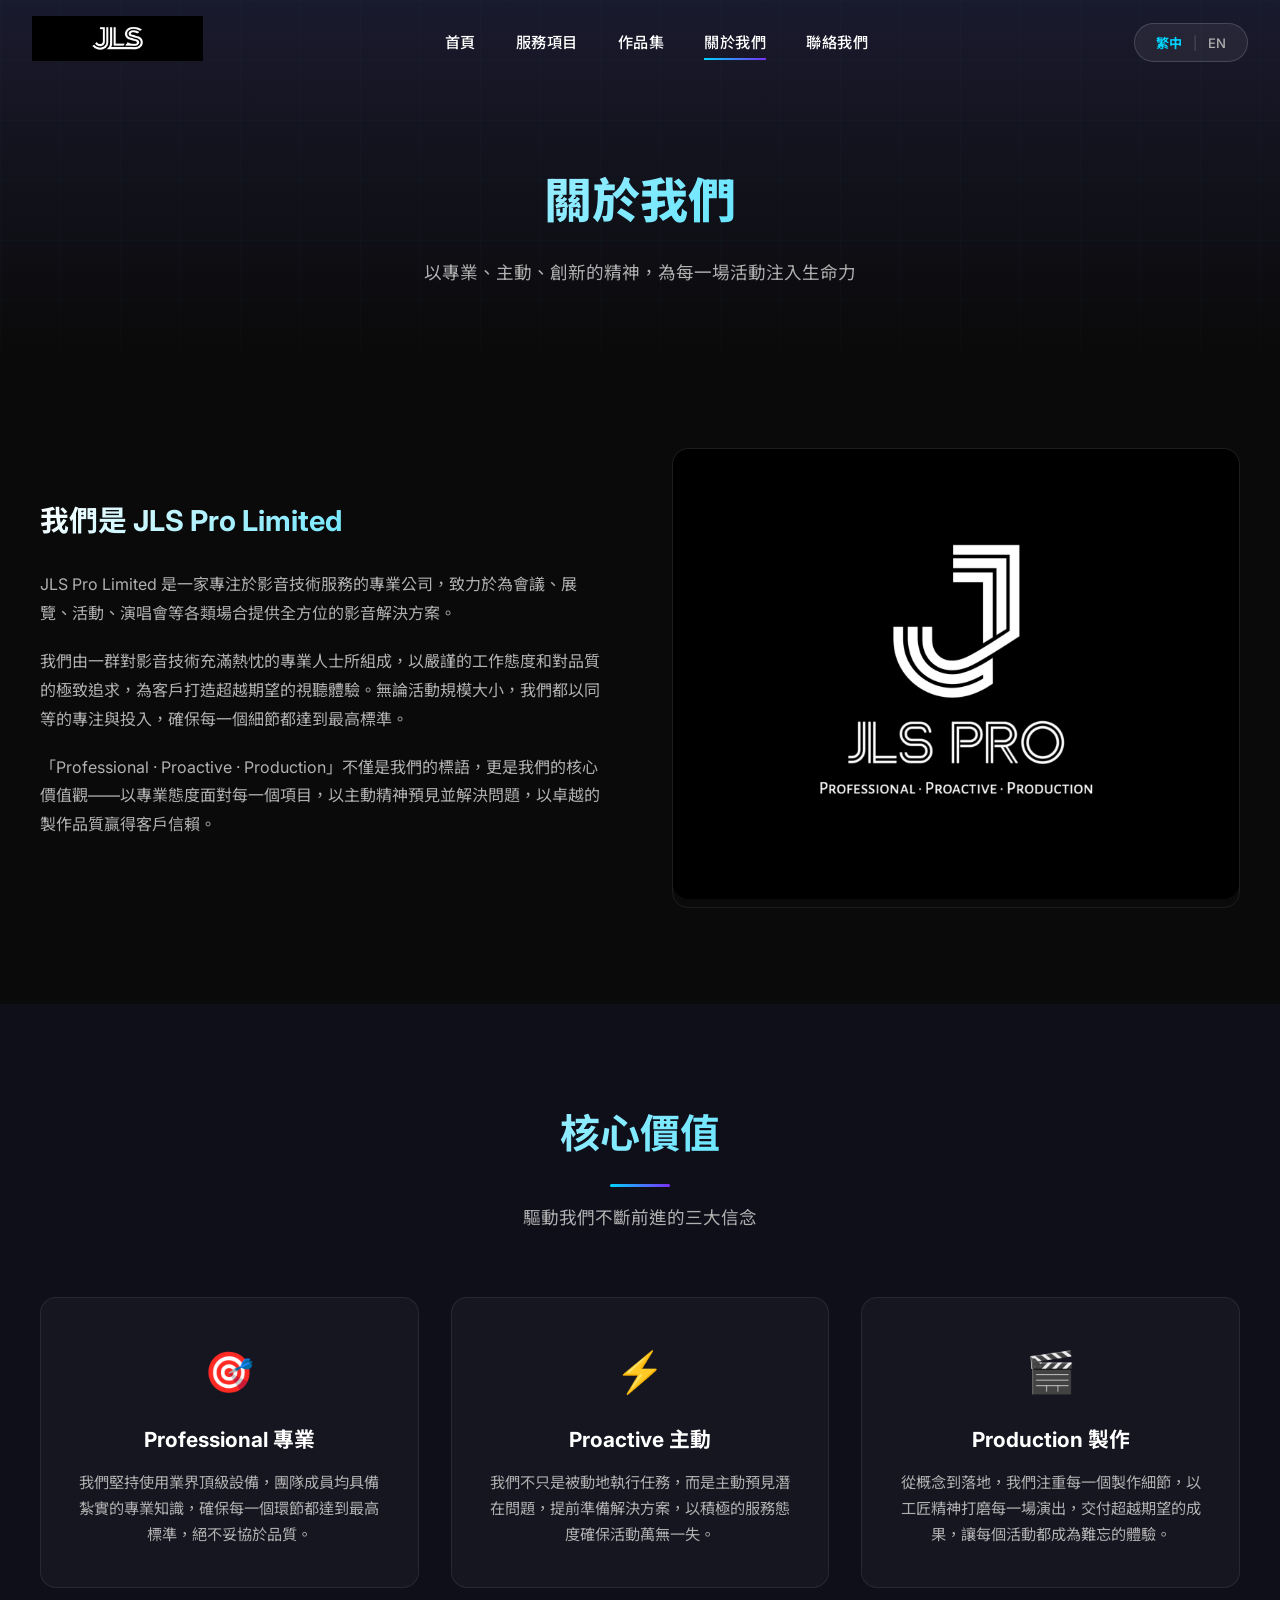
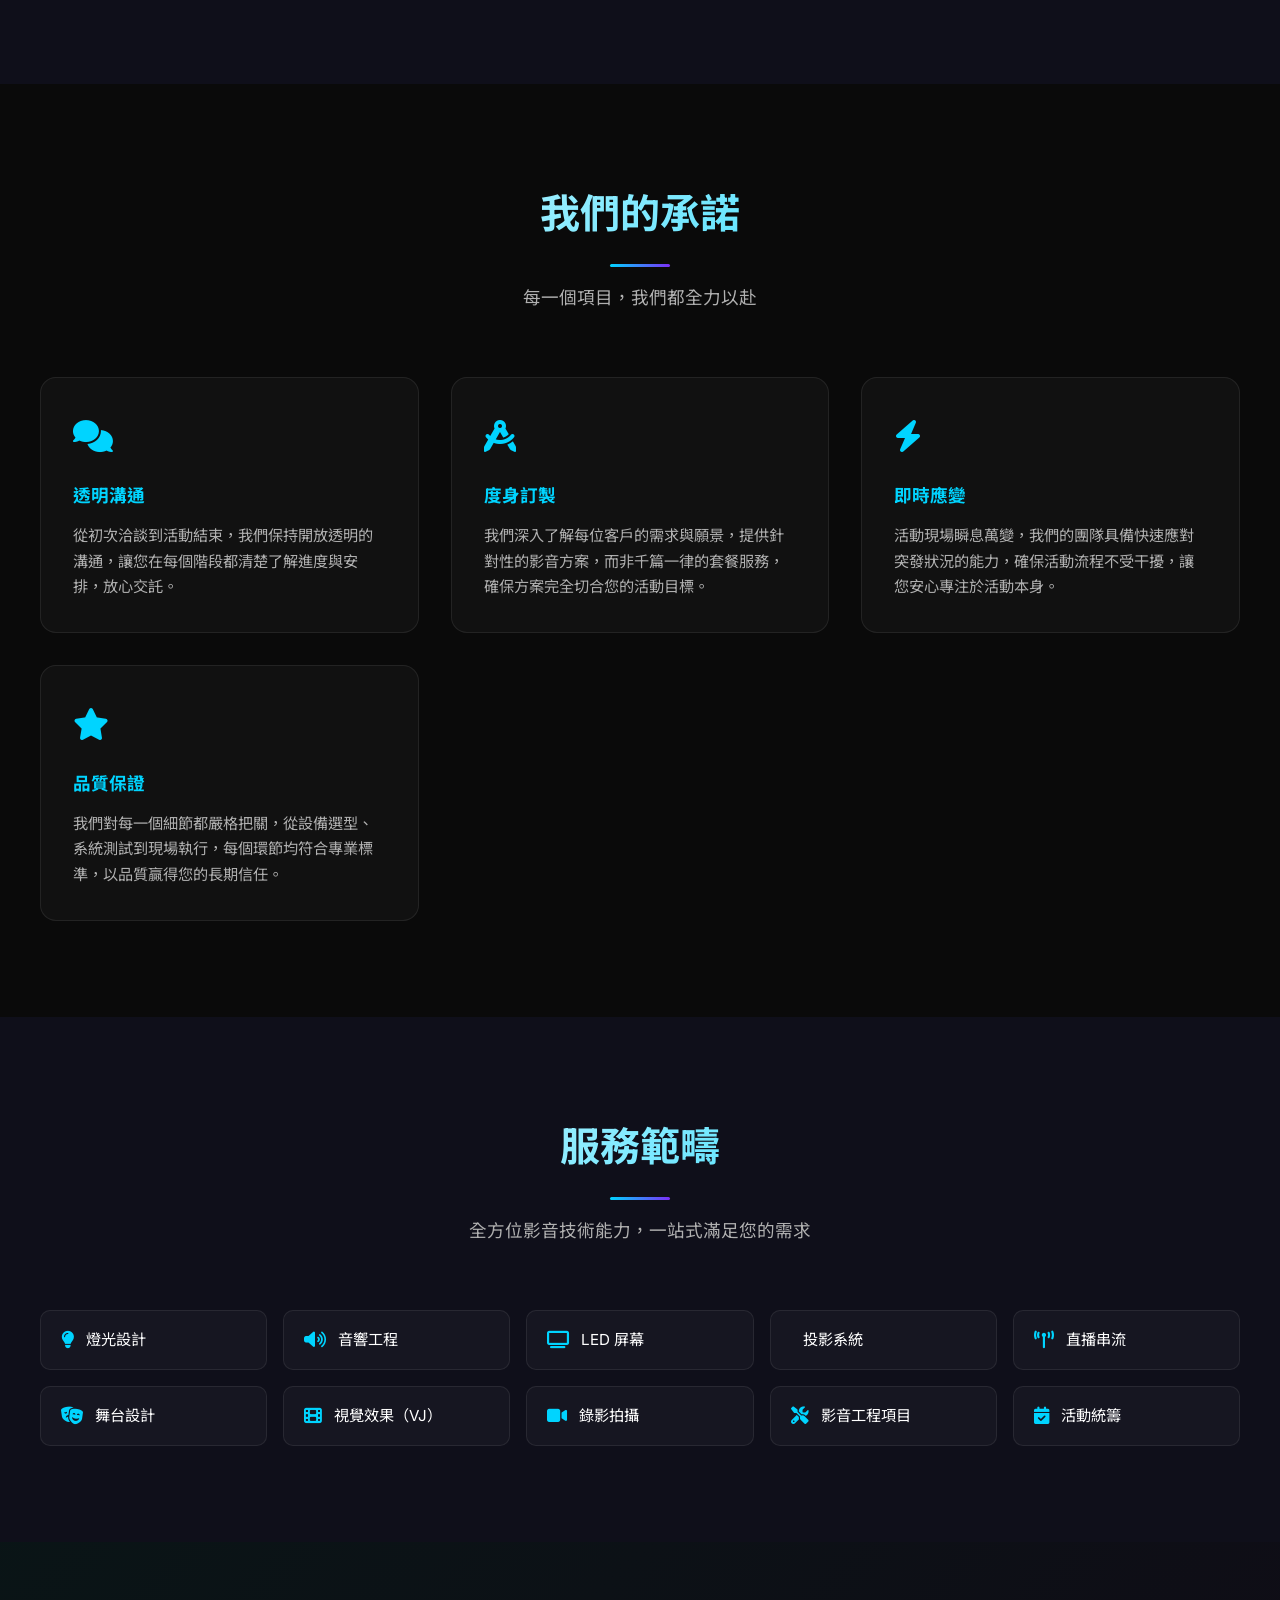
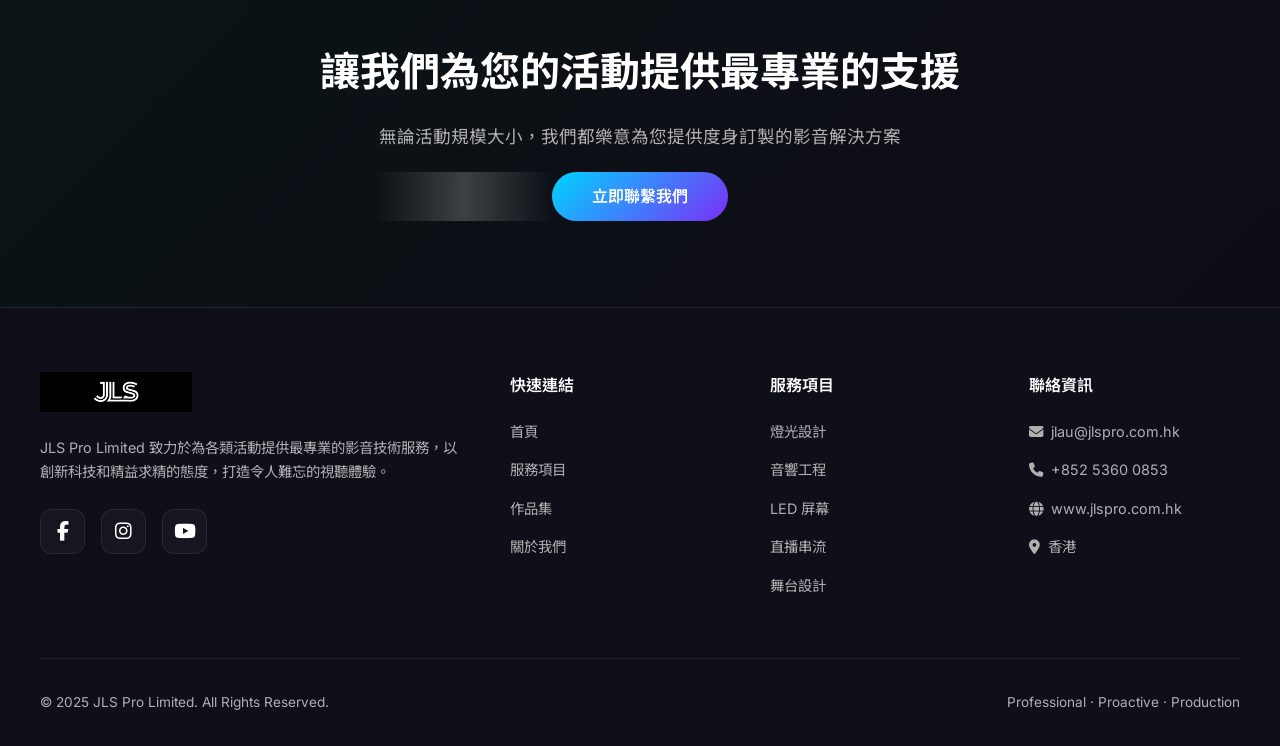
==== about.html @ 73894912 "Initial commit: JLSPro website" ====
<!DOCTYPE html>
<html lang="zh-Hant">
<head>
    <meta charset="UTF-8">
    <meta name="viewport" content="width=device-width, initial-scale=1.0">
    <title>關於我們 | JLS Pro Limited</title>
    <meta name="description" content="了解 JLS Pro Limited 的公司理念、專業承諾和服務態度。">
    <link rel="icon" type="image/png" href="assets/images/Jb.png">
    <link href="https://fonts.googleapis.com/css2?family=Inter:wght@300;400;500;600;700;800&family=Noto+Sans+TC:wght@300;400;500;700&display=swap" rel="stylesheet">
    <link rel="stylesheet" href="https://cdnjs.cloudflare.com/ajax/libs/font-awesome/6.5.0/css/all.min.css">
    <link rel="stylesheet" href="assets/css/style.css">
    <style>
        .commitment-grid {
            display: grid;
            grid-template-columns: repeat(auto-fit, minmax(280px, 1fr));
            gap: 2rem;
            margin-top: 2rem;
        }
        .commitment-card {
            background: var(--card-bg);
            border: 1px solid var(--card-border);
            border-radius: 16px;
            padding: 2rem;
            transition: var(--transition-smooth);
        }
        .commitment-card:hover {
            border-color: rgba(0, 212, 255, 0.3);
            transform: translateY(-4px);
        }
        .commitment-icon {
            font-size: 2rem;
            margin-bottom: 1rem;
            display: block;
        }
        .commitment-card h3 {
            font-size: 1.1rem;
            margin-bottom: 0.75rem;
            color: var(--accent-blue);
        }
        .commitment-card p {
            font-size: 0.95rem;
            color: var(--text-gray);
            line-height: 1.7;
        }
        .service-scope-list {
            display: grid;
            grid-template-columns: repeat(auto-fit, minmax(220px, 1fr));
            gap: 1rem;
            margin-top: 2rem;
        }
        .scope-item {
            display: flex;
            align-items: center;
            gap: 0.75rem;
            padding: 1rem 1.25rem;
            background: var(--card-bg);
            border: 1px solid var(--card-border);
            border-radius: 10px;
            font-size: 0.95rem;
            color: var(--text-light);
            transition: var(--transition-smooth);
        }
        .scope-item:hover {
            border-color: rgba(0, 212, 255, 0.3);
        }
        .scope-item i {
            color: var(--accent-blue);
            font-size: 1.1rem;
            flex-shrink: 0;
        }
    </style>
</head>
<body>
    <!-- Navigation -->
    <nav class="navbar scrolled">
        <div class="nav-container">
            <a href="index.html" class="nav-logo">
                <img src="assets/images/banner.001.jpeg" alt="JLS Pro">
            </a>
            <ul class="nav-links">
                <li><a href="index.html" data-zh="首頁" data-en="Home">首頁</a></li>
                <li><a href="services.html" data-zh="服務項目" data-en="Services">服務項目</a></li>
                <li><a href="portfolio.html" data-zh="作品集" data-en="Portfolio">作品集</a></li>
                <li><a href="about.html" class="active" data-zh="關於我們" data-en="About">關於我們</a></li>
                <li><a href="contact.html" data-zh="聯絡我們" data-en="Contact">聯絡我們</a></li>
            </ul>
            <button id="lang-toggle" class="lang-toggle" aria-label="Switch Language">
                <span class="lang-opt-zh active">繁中</span>
                <span class="lang-separator">|</span>
                <span class="lang-opt-en">EN</span>
            </button>
            <div class="mobile-toggle">
                <span></span>
                <span></span>
                <span></span>
            </div>
        </div>
    </nav>

    <!-- Page Header -->
    <section class="page-header">
        <h1 data-zh="關於我們" data-en="About Us">關於我們</h1>
        <p data-zh="以專業、主動、創新的精神，為每一場活動注入生命力" data-en="Infusing every event with life through professionalism, proactivity, and innovation">以專業、主動、創新的精神，為每一場活動注入生命力</p>
    </section>

    <!-- About Intro -->
    <section class="section section-dark">
        <div class="container">
            <div class="about-intro">
                <div class="about-text animate-on-scroll">
                    <h3 data-zh="我們是 JLS Pro Limited" data-en="We Are JLS Pro Limited">我們是 JLS Pro Limited</h3>
                    <p data-zh="JLS Pro Limited 是一家專注於影音技術服務的專業公司，致力於為會議、展覽、活動、演唱會等各類場合提供全方位的影音解決方案。" data-en="JLS Pro Limited is a professional company specialising in audio visual technical services, dedicated to providing comprehensive AV solutions for conferences, exhibitions, events, concerts, and more.">JLS Pro Limited 是一家專注於影音技術服務的專業公司，致力於為會議、展覽、活動、演唱會等各類場合提供全方位的影音解決方案。</p>
                    <p data-zh="我們由一群對影音技術充滿熱忱的專業人士所組成，以嚴謹的工作態度和對品質的極致追求，為客戶打造超越期望的視聽體驗。無論活動規模大小，我們都以同等的專注與投入，確保每一個細節都達到最高標準。" data-en="Our team comprises passionate AV professionals who bring rigorous work ethic and an unwavering pursuit of quality to deliver experiences that exceed client expectations. Regardless of event scale, we apply the same level of dedication and attention to detail, ensuring the highest standards are met.">我們由一群對影音技術充滿熱忱的專業人士所組成，以嚴謹的工作態度和對品質的極致追求，為客戶打造超越期望的視聽體驗。無論活動規模大小，我們都以同等的專注與投入，確保每一個細節都達到最高標準。</p>
                    <p data-zh="「Professional · Proactive · Production」不僅是我們的標語，更是我們的核心價值觀——以專業態度面對每一個項目，以主動精神預見並解決問題，以卓越的製作品質贏得客戶信賴。" data-en="'Professional · Proactive · Production' is not merely our tagline — it is our core philosophy. We approach every project with professionalism, proactively anticipate and resolve challenges, and earn client trust through exceptional production quality.">「Professional · Proactive · Production」不僅是我們的標語，更是我們的核心價值觀——以專業態度面對每一個項目，以主動精神預見並解決問題，以卓越的製作品質贏得客戶信賴。</p>
                </div>
                <div class="about-image animate-on-scroll">
                    <img src="assets/images/JFull.jpeg" alt="JLS Pro" style="width: 100%; border-radius: 16px;">
                </div>
            </div>
        </div>
    </section>

    <!-- Core Values -->
    <section class="section section-darker">
        <div class="container">
            <div class="section-header animate-on-scroll">
                <h2 data-zh="核心價值" data-en="Core Values">核心價值</h2>
                <div class="section-divider"></div>
                <p data-zh="驅動我們不斷前進的三大信念" data-en="Three guiding principles that drive us forward">驅動我們不斷前進的三大信念</p>
            </div>
            <div class="values-grid">
                <div class="value-card animate-on-scroll stagger-1">
                    <div class="value-icon">🎯</div>
                    <h3 data-zh="Professional 專業" data-en="Professional">Professional 專業</h3>
                    <p data-zh="我們堅持使用業界頂級設備，團隊成員均具備紮實的專業知識，確保每一個環節都達到最高標準，絕不妥協於品質。" data-en="We insist on using industry-leading equipment, and every team member possesses solid professional expertise. We ensure the highest standards at every stage, never compromising on quality.">我們堅持使用業界頂級設備，團隊成員均具備紮實的專業知識，確保每一個環節都達到最高標準，絕不妥協於品質。</p>
                </div>
                <div class="value-card animate-on-scroll stagger-2">
                    <div class="value-icon">⚡</div>
                    <h3 data-zh="Proactive 主動" data-en="Proactive">Proactive 主動</h3>
                    <p data-zh="我們不只是被動地執行任務，而是主動預見潛在問題，提前準備解決方案，以積極的服務態度確保活動萬無一失。" data-en="We don't simply execute tasks reactively — we proactively anticipate potential issues, prepare solutions in advance, and adopt a positive service attitude to ensure flawless event delivery.">我們不只是被動地執行任務，而是主動預見潛在問題，提前準備解決方案，以積極的服務態度確保活動萬無一失。</p>
                </div>
                <div class="value-card animate-on-scroll stagger-3">
                    <div class="value-icon">🎬</div>
                    <h3 data-zh="Production 製作" data-en="Production">Production 製作</h3>
                    <p data-zh="從概念到落地，我們注重每一個製作細節，以工匠精神打磨每一場演出，交付超越期望的成果，讓每個活動都成為難忘的體驗。" data-en="From concept to delivery, we pay meticulous attention to every production detail, refining each show with craftsmanship to deliver results that exceed expectations and make every event an unforgettable experience.">從概念到落地，我們注重每一個製作細節，以工匠精神打磨每一場演出，交付超越期望的成果，讓每個活動都成為難忘的體驗。</p>
                </div>
            </div>
        </div>
    </section>

    <!-- Our Commitment -->
    <section class="section section-dark">
        <div class="container">
            <div class="section-header animate-on-scroll">
                <h2 data-zh="我們的承諾" data-en="Our Commitment">我們的承諾</h2>
                <div class="section-divider"></div>
                <p data-zh="每一個項目，我們都全力以赴" data-en="We give our all to every project">每一個項目，我們都全力以赴</p>
            </div>
            <div class="commitment-grid">
                <div class="commitment-card animate-on-scroll stagger-1">
                    <span class="commitment-icon"><i class="fas fa-comments" style="color: var(--accent-blue);"></i></span>
                    <h3 data-zh="透明溝通" data-en="Transparent Communication">透明溝通</h3>
                    <p data-zh="從初次洽談到活動結束，我們保持開放透明的溝通，讓您在每個階段都清楚了解進度與安排，放心交託。" data-en="From initial consultation to event completion, we maintain open and transparent communication, keeping you informed at every stage so you can entrust your event to us with confidence.">從初次洽談到活動結束，我們保持開放透明的溝通，讓您在每個階段都清楚了解進度與安排，放心交託。</p>
                </div>
                <div class="commitment-card animate-on-scroll stagger-2">
                    <span class="commitment-icon"><i class="fas fa-drafting-compass" style="color: var(--accent-blue);"></i></span>
                    <h3 data-zh="度身訂製" data-en="Bespoke Solutions">度身訂製</h3>
                    <p data-zh="我們深入了解每位客戶的需求與願景，提供針對性的影音方案，而非千篇一律的套餐服務，確保方案完全切合您的活動目標。" data-en="We take time to understand each client's needs and vision, delivering tailored AV solutions rather than one-size-fits-all packages, ensuring our proposals perfectly align with your event objectives.">我們深入了解每位客戶的需求與願景，提供針對性的影音方案，而非千篇一律的套餐服務，確保方案完全切合您的活動目標。</p>
                </div>
                <div class="commitment-card animate-on-scroll stagger-3">
                    <span class="commitment-icon"><i class="fas fa-bolt" style="color: var(--accent-blue);"></i></span>
                    <h3 data-zh="即時應變" data-en="Rapid Response">即時應變</h3>
                    <p data-zh="活動現場瞬息萬變，我們的團隊具備快速應對突發狀況的能力，確保活動流程不受干擾，讓您安心專注於活動本身。" data-en="Live events are unpredictable. Our team is equipped to respond swiftly to any situation, ensuring your event runs without disruption so you can focus on what matters most.">活動現場瞬息萬變，我們的團隊具備快速應對突發狀況的能力，確保活動流程不受干擾，讓您安心專注於活動本身。</p>
                </div>
                <div class="commitment-card animate-on-scroll stagger-4">
                    <span class="commitment-icon"><i class="fas fa-star" style="color: var(--accent-blue);"></i></span>
                    <h3 data-zh="品質保證" data-en="Quality Assurance">品質保證</h3>
                    <p data-zh="我們對每一個細節都嚴格把關，從設備選型、系統測試到現場執行，每個環節均符合專業標準，以品質贏得您的長期信任。" data-en="We rigorously oversee every detail — from equipment selection and system testing to on-site execution — ensuring every aspect meets professional standards and earning your long-term trust through quality.">我們對每一個細節都嚴格把關，從設備選型、系統測試到現場執行，每個環節均符合專業標準，以品質贏得您的長期信任。</p>
                </div>
            </div>
        </div>
    </section>

    <!-- Service Scope -->
    <section class="section section-darker">
        <div class="container">
            <div class="section-header animate-on-scroll">
                <h2 data-zh="服務範疇" data-en="Service Scope">服務範疇</h2>
                <div class="section-divider"></div>
                <p data-zh="全方位影音技術能力，一站式滿足您的需求" data-en="Comprehensive AV capabilities — one-stop solutions for all your needs">全方位影音技術能力，一站式滿足您的需求</p>
            </div>
            <div class="service-scope-list animate-on-scroll">
                <div class="scope-item"><i class="fas fa-lightbulb"></i><span data-zh="燈光設計" data-en="Lighting Design">燈光設計</span></div>
                <div class="scope-item"><i class="fas fa-volume-up"></i><span data-zh="音響工程" data-en="Sound Engineering">音響工程</span></div>
                <div class="scope-item"><i class="fas fa-tv"></i><span data-zh="LED 屏幕" data-en="LED Screens">LED 屏幕</span></div>
                <div class="scope-item"><i class="fas fa-projector"></i><span data-zh="投影系統" data-en="Projection Systems">投影系統</span></div>
                <div class="scope-item"><i class="fas fa-broadcast-tower"></i><span data-zh="直播串流" data-en="Live Streaming">直播串流</span></div>
                <div class="scope-item"><i class="fas fa-theater-masks"></i><span data-zh="舞台設計" data-en="Stage Design">舞台設計</span></div>
                <div class="scope-item"><i class="fas fa-film"></i><span data-zh="視覺效果（VJ）" data-en="Visual Effects (VJ)">視覺效果（VJ）</span></div>
                <div class="scope-item"><i class="fas fa-video"></i><span data-zh="錄影拍攝" data-en="Video Production">錄影拍攝</span></div>
                <div class="scope-item"><i class="fas fa-tools"></i><span data-zh="影音工程項目" data-en="AV Engineering">影音工程項目</span></div>
                <div class="scope-item"><i class="fas fa-calendar-check"></i><span data-zh="活動統籌" data-en="Event Management">活動統籌</span></div>
            </div>
        </div>
    </section>

    <!-- CTA -->
    <section class="cta-section section-dark">
        <div class="container animate-on-scroll">
            <h2 data-zh="讓我們為您的活動提供最專業的支援" data-en="Let Us Provide the Most Professional Support for Your Event">讓我們為您的活動提供最專業的支援</h2>
            <p data-zh="無論活動規模大小，我們都樂意為您提供度身訂製的影音解決方案" data-en="Regardless of event scale, we are happy to provide bespoke AV solutions tailored to your needs">無論活動規模大小，我們都樂意為您提供度身訂製的影音解決方案</p>
            <a href="contact.html" class="btn-primary" data-zh="立即聯繫我們" data-en="Contact Us Now">立即聯繫我們</a>
        </div>
    </section>

    <!-- Footer -->
    <footer class="footer">
        <div class="footer-grid">
            <div class="footer-brand">
                <img src="assets/images/banner.001.jpeg" alt="JLS Pro">
                <p data-zh="JLS Pro Limited 致力於為各類活動提供最專業的影音技術服務，以創新科技和精益求精的態度，打造令人難忘的視聽體驗。" data-en="JLS Pro Limited is dedicated to providing professional audio visual technical services for all types of events, delivering unforgettable experiences through innovative technology and relentless pursuit of excellence.">JLS Pro Limited 致力於為各類活動提供最專業的影音技術服務，以創新科技和精益求精的態度，打造令人難忘的視聽體驗。</p>
                <div class="social-links" style="margin-top: 1.5rem;">
                    <a href="https://www.facebook.com/profile.php?id=61583541550779" target="_blank" class="social-link"><i class="fab fa-facebook-f"></i></a>
                    <a href="#" class="social-link"><i class="fab fa-instagram"></i></a>
                    <a href="#" class="social-link"><i class="fab fa-youtube"></i></a>
                </div>
            </div>
            <div class="footer-col">
                <h4 data-zh="快速連結" data-en="Quick Links">快速連結</h4>
                <ul>
                    <li><a href="index.html" data-zh="首頁" data-en="Home">首頁</a></li>
                    <li><a href="services.html" data-zh="服務項目" data-en="Services">服務項目</a></li>
                    <li><a href="portfolio.html" data-zh="作品集" data-en="Portfolio">作品集</a></li>
                    <li><a href="about.html" data-zh="關於我們" data-en="About">關於我們</a></li>
                </ul>
            </div>
            <div class="footer-col">
                <h4 data-zh="服務項目" data-en="Services">服務項目</h4>
                <ul>
                    <li><a href="services.html" data-zh="燈光設計" data-en="Lighting Design">燈光設計</a></li>
                    <li><a href="services.html" data-zh="音響工程" data-en="Sound Engineering">音響工程</a></li>
                    <li><a href="services.html" data-zh="LED 屏幕" data-en="LED Screens">LED 屏幕</a></li>
                    <li><a href="services.html" data-zh="直播串流" data-en="Live Streaming">直播串流</a></li>
                    <li><a href="services.html" data-zh="舞台設計" data-en="Stage Design">舞台設計</a></li>
                </ul>
            </div>
            <div class="footer-col">
                <h4 data-zh="聯絡資訊" data-en="Contact Info">聯絡資訊</h4>
                <ul>
                    <li><a href="mailto:jlau@jlspro.com.hk" data-zh-html="<i class='fas fa-envelope' style='margin-right: 8px;'></i>jlau@jlspro.com.hk" data-en-html="<i class='fas fa-envelope' style='margin-right: 8px;'></i>jlau@jlspro.com.hk"><i class="fas fa-envelope" style="margin-right: 8px;"></i>jlau@jlspro.com.hk</a></li>
                    <li><a href="tel:+85253600853" data-zh-html="<i class='fas fa-phone' style='margin-right: 8px;'></i>+852 5360 0853" data-en-html="<i class='fas fa-phone' style='margin-right: 8px;'></i>+852 5360 0853"><i class="fas fa-phone" style="margin-right: 8px;"></i>+852 5360 0853</a></li>
                    <li><a href="https://www.jlspro.com.hk" target="_blank" data-zh-html="<i class='fas fa-globe' style='margin-right: 8px;'></i>www.jlspro.com.hk" data-en-html="<i class='fas fa-globe' style='margin-right: 8px;'></i>www.jlspro.com.hk"><i class="fas fa-globe" style="margin-right: 8px;"></i>www.jlspro.com.hk</a></li>
                    <li><a href="contact.html" data-zh-html="<i class='fas fa-map-marker-alt' style='margin-right: 8px;'></i>香港" data-en-html="<i class='fas fa-map-marker-alt' style='margin-right: 8px;'></i>Hong Kong"><i class="fas fa-map-marker-alt" style="margin-right: 8px;"></i>香港</a></li>
                </ul>
            </div>
        </div>
        <div class="footer-bottom">
            <p>&copy; 2025 JLS Pro Limited. All Rights Reserved.</p>
            <p>Professional · Proactive · Production</p>
        </div>
    </footer>

    <script src="assets/js/main.js"></script>
    <script src="assets/js/lang.js"></script>
</body>
</html>
---- assets/css/style.css ----
/* ========================================
   JLS Pro Limited - Main Stylesheet
   Professional · Proactive · Production
   ======================================== */

/* CSS Variables */
:root {
    --primary-black: #0a0a0a;
    --secondary-black: #1a1a2e;
    --dark-bg: #0f0f1a;
    --accent-blue: #00d4ff;
    --accent-purple: #7b2ff7;
    --gradient-start: #00d4ff;
    --gradient-end: #7b2ff7;
    --text-white: #ffffff;
    --text-gray: #b0b0b0;
    --text-light-gray: #e0e0e0;
    --card-bg: rgba(255, 255, 255, 0.03);
    --card-border: rgba(255, 255, 255, 0.08);
    --glow-blue: rgba(0, 212, 255, 0.3);
    --glow-purple: rgba(123, 47, 247, 0.3);
    --font-main: 'Inter', 'Noto Sans TC', sans-serif;
    --transition-smooth: all 0.4s cubic-bezier(0.4, 0, 0.2, 1);
}

/* Reset & Base */
*, *::before, *::after {
    margin: 0;
    padding: 0;
    box-sizing: border-box;
}

html {
    scroll-behavior: smooth;
    font-size: 16px;
}

body {
    font-family: var(--font-main);
    background-color: var(--primary-black);
    color: var(--text-white);
    line-height: 1.7;
    overflow-x: hidden;
}

a {
    text-decoration: none;
    color: inherit;
    transition: var(--transition-smooth);
}

img {
    max-width: 100%;
    height: auto;
}

/* ========================================
   Navigation
   ======================================== */
.navbar {
    position: fixed;
    top: 0;
    left: 0;
    width: 100%;
    z-index: 1000;
    padding: 1rem 2rem;
    transition: var(--transition-smooth);
    background: transparent;
}

.navbar.scrolled {
    background: rgba(10, 10, 10, 0.95);
    backdrop-filter: blur(20px);
    border-bottom: 1px solid var(--card-border);
    padding: 0.7rem 2rem;
}

.nav-container {
    max-width: 1400px;
    margin: 0 auto;
    display: flex;
    justify-content: space-between;
    align-items: center;
}

.nav-logo img {
    height: 45px;
    transition: var(--transition-smooth);
}

.navbar.scrolled .nav-logo img {
    height: 35px;
}

.nav-links {
    display: flex;
    list-style: none;
    gap: 2.5rem;
}

.nav-links a {
    font-size: 0.95rem;
    font-weight: 500;
    letter-spacing: 0.5px;
    position: relative;
    padding: 0.5rem 0;
}

.nav-links a::after {
    content: '';
    position: absolute;
    bottom: 0;
    left: 0;
    width: 0;
    height: 2px;
    background: linear-gradient(90deg, var(--accent-blue), var(--accent-purple));
    transition: width 0.3s ease;
}

.nav-links a:hover::after,
.nav-links a.active::after {
    width: 100%;
}

.nav-links a:hover {
    color: var(--accent-blue);
}

/* Mobile Menu */
.mobile-toggle {
    display: none;
    flex-direction: column;
    gap: 5px;
    cursor: pointer;
    z-index: 1001;
}

.mobile-toggle span {
    width: 28px;
    height: 2px;
    background: var(--text-white);
    transition: var(--transition-smooth);
}

/* ========================================
   Hero Section
   ======================================== */
.hero {
    position: relative;
    min-height: 100vh;
    display: flex;
    align-items: center;
    justify-content: center;
    overflow: hidden;
    background: var(--primary-black);
}

.hero-bg-animation {
    position: absolute;
    top: 0;
    left: 0;
    width: 100%;
    height: 100%;
    z-index: 0;
}

.hero-bg-animation .particle {
    position: absolute;
    width: 2px;
    height: 2px;
    background: var(--accent-blue);
    border-radius: 50%;
    animation: float-particle 6s infinite ease-in-out;
    opacity: 0.5;
}

@keyframes float-particle {
    0%, 100% { transform: translateY(0) translateX(0); opacity: 0.5; }
    50% { transform: translateY(-100px) translateX(50px); opacity: 1; }
}

.hero-grid-lines {
    position: absolute;
    top: 0;
    left: 0;
    width: 100%;
    height: 100%;
    background-image: 
        linear-gradient(rgba(0, 212, 255, 0.03) 1px, transparent 1px),
        linear-gradient(90deg, rgba(0, 212, 255, 0.03) 1px, transparent 1px);
    background-size: 80px 80px;
    animation: grid-move 20s linear infinite;
}

@keyframes grid-move {
    0% { transform: perspective(500px) rotateX(60deg) translateY(0); }
    100% { transform: perspective(500px) rotateX(60deg) translateY(80px); }
}

.hero-content {
    position: relative;
    z-index: 2;
    text-align: center;
    padding: 0 2rem;
}

.hero-logo {
    width: 200px;
    margin-bottom: 2rem;
    animation: logo-glow 3s ease-in-out infinite alternate;
}

@keyframes logo-glow {
    0% { filter: drop-shadow(0 0 10px var(--glow-blue)); }
    100% { filter: drop-shadow(0 0 30px var(--glow-purple)); }
}

.hero-title {
    font-size: 3.5rem;
    font-weight: 800;
    margin-bottom: 1rem;
    background: linear-gradient(135deg, var(--text-white), var(--accent-blue));
    -webkit-background-clip: text;
    -webkit-text-fill-color: transparent;
    background-clip: text;
    animation: fadeInUp 1s ease 0.3s both;
}

.hero-tagline {
    font-size: 1.4rem;
    color: var(--text-gray);
    letter-spacing: 4px;
    margin-bottom: 1.5rem;
    animation: fadeInUp 1s ease 0.5s both;
}

.hero-subtitle {
    font-size: 1.1rem;
    color: var(--text-gray);
    max-width: 600px;
    margin: 0 auto 2.5rem;
    animation: fadeInUp 1s ease 0.7s both;
}

.hero-cta {
    display: inline-flex;
    gap: 1.5rem;
    animation: fadeInUp 1s ease 0.9s both;
}

.btn-primary {
    padding: 0.9rem 2.5rem;
    background: linear-gradient(135deg, var(--accent-blue), var(--accent-purple));
    border: none;
    border-radius: 50px;
    color: var(--text-white);
    font-size: 1rem;
    font-weight: 600;
    cursor: pointer;
    transition: var(--transition-smooth);
    position: relative;
    overflow: hidden;
}

.btn-primary::before {
    content: '';
    position: absolute;
    top: 0;
    left: -100%;
    width: 100%;
    height: 100%;
    background: linear-gradient(90deg, transparent, rgba(255,255,255,0.2), transparent);
    transition: left 0.5s;
}

.btn-primary:hover::before {
    left: 100%;
}

.btn-primary:hover {
    transform: translateY(-3px);
    box-shadow: 0 10px 40px var(--glow-blue);
}

.btn-secondary {
    padding: 0.9rem 2.5rem;
    background: transparent;
    border: 2px solid rgba(255, 255, 255, 0.3);
    border-radius: 50px;
    color: var(--text-white);
    font-size: 1rem;
    font-weight: 600;
    cursor: pointer;
    transition: var(--transition-smooth);
}

.btn-secondary:hover {
    border-color: var(--accent-blue);
    color: var(--accent-blue);
    transform: translateY(-3px);
    box-shadow: 0 10px 40px rgba(0, 212, 255, 0.1);
}

.hero-scroll-indicator {
    position: absolute;
    bottom: 2rem;
    left: 50%;
    transform: translateX(-50%);
    animation: bounce 2s infinite;
}

.hero-scroll-indicator span {
    display: block;
    width: 24px;
    height: 24px;
    border-right: 2px solid var(--accent-blue);
    border-bottom: 2px solid var(--accent-blue);
    transform: rotate(45deg);
    opacity: 0.6;
}

@keyframes bounce {
    0%, 20%, 50%, 80%, 100% { transform: translateX(-50%) translateY(0); }
    40% { transform: translateX(-50%) translateY(-10px); }
    60% { transform: translateX(-50%) translateY(-5px); }
}

/* ========================================
   Sections Common
   ======================================== */
.section {
    padding: 6rem 2rem;
    position: relative;
}

.section-dark {
    background: var(--primary-black);
}

.section-darker {
    background: var(--dark-bg);
}

.container {
    max-width: 1200px;
    margin: 0 auto;
}

.section-header {
    text-align: center;
    margin-bottom: 4rem;
}

.section-header h2 {
    font-size: 2.5rem;
    font-weight: 700;
    margin-bottom: 1rem;
    background: linear-gradient(135deg, var(--text-white), var(--accent-blue));
    -webkit-background-clip: text;
    -webkit-text-fill-color: transparent;
    background-clip: text;
}

.section-header p {
    font-size: 1.1rem;
    color: var(--text-gray);
    max-width: 600px;
    margin: 0 auto;
}

.section-divider {
    width: 60px;
    height: 3px;
    background: linear-gradient(90deg, var(--accent-blue), var(--accent-purple));
    margin: 1rem auto;
    border-radius: 2px;
}

/* ========================================
   Services Grid
   ======================================== */
.services-grid {
    display: grid;
    grid-template-columns: repeat(auto-fit, minmax(300px, 1fr));
    gap: 2rem;
}

.service-card {
    background: var(--card-bg);
    border: 1px solid var(--card-border);
    border-radius: 16px;
    padding: 2.5rem;
    transition: var(--transition-smooth);
    position: relative;
    overflow: hidden;
}

.service-card::before {
    content: '';
    position: absolute;
    top: 0;
    left: 0;
    width: 100%;
    height: 100%;
    background: linear-gradient(135deg, rgba(0, 212, 255, 0.05), rgba(123, 47, 247, 0.05));
    opacity: 0;
    transition: opacity 0.4s ease;
}

.service-card:hover::before {
    opacity: 1;
}

.service-card:hover {
    transform: translateY(-8px);
    border-color: rgba(0, 212, 255, 0.3);
    box-shadow: 0 20px 60px rgba(0, 212, 255, 0.1);
}

.service-icon {
    width: 60px;
    height: 60px;
    border-radius: 12px;
    background: linear-gradient(135deg, rgba(0, 212, 255, 0.1), rgba(123, 47, 247, 0.1));
    display: flex;
    align-items: center;
    justify-content: center;
    margin-bottom: 1.5rem;
    font-size: 1.8rem;
}

.service-card h3 {
    font-size: 1.3rem;
    font-weight: 600;
    margin-bottom: 0.8rem;
}

.service-card p {
    color: var(--text-gray);
    font-size: 0.95rem;
    line-height: 1.7;
}

/* ========================================
   Portfolio / Cases Grid
   ======================================== */
.portfolio-grid {
    display: grid;
    grid-template-columns: repeat(auto-fit, minmax(350px, 1fr));
    gap: 2rem;
}

.portfolio-card {
    position: relative;
    border-radius: 16px;
    overflow: hidden;
    aspect-ratio: 16/10;
    background: var(--secondary-black);
    border: 1px solid var(--card-border);
    transition: var(--transition-smooth);
}

.portfolio-card:hover {
    transform: translateY(-5px);
    box-shadow: 0 20px 60px rgba(0, 212, 255, 0.15);
}

.portfolio-card-img {
    width: 100%;
    height: 100%;
    object-fit: cover;
    transition: transform 0.6s ease;
}

.portfolio-card:hover .portfolio-card-img {
    transform: scale(1.05);
}

.portfolio-card-overlay {
    position: absolute;
    bottom: 0;
    left: 0;
    width: 100%;
    padding: 2rem;
    background: linear-gradient(transparent, rgba(0, 0, 0, 0.9));
    transform: translateY(20px);
    opacity: 0;
    transition: var(--transition-smooth);
}

.portfolio-card:hover .portfolio-card-overlay {
    transform: translateY(0);
    opacity: 1;
}

.portfolio-card-overlay h3 {
    font-size: 1.2rem;
    margin-bottom: 0.5rem;
}

.portfolio-card-overlay p {
    font-size: 0.9rem;
    color: var(--text-gray);
}

.portfolio-tag {
    display: inline-block;
    padding: 0.3rem 0.8rem;
    background: linear-gradient(135deg, var(--accent-blue), var(--accent-purple));
    border-radius: 20px;
    font-size: 0.75rem;
    font-weight: 600;
    margin-top: 0.5rem;
}

/* ========================================
   Testimonials
   ======================================== */
.testimonials-grid {
    display: grid;
    grid-template-columns: repeat(auto-fit, minmax(350px, 1fr));
    gap: 2rem;
}

.testimonial-card {
    background: var(--card-bg);
    border: 1px solid var(--card-border);
    border-radius: 16px;
    padding: 2.5rem;
    position: relative;
    transition: var(--transition-smooth);
}

.testimonial-card:hover {
    border-color: rgba(123, 47, 247, 0.3);
    transform: translateY(-5px);
}

.testimonial-card .quote-icon {
    font-size: 3rem;
    background: linear-gradient(135deg, var(--accent-blue), var(--accent-purple));
    -webkit-background-clip: text;
    -webkit-text-fill-color: transparent;
    background-clip: text;
    margin-bottom: 1rem;
    line-height: 1;
}

.testimonial-card p {
    color: var(--text-light-gray);
    font-size: 1rem;
    line-height: 1.8;
    margin-bottom: 1.5rem;
    font-style: italic;
}

.testimonial-author {
    display: flex;
    align-items: center;
    gap: 1rem;
}

.testimonial-author-avatar {
    width: 48px;
    height: 48px;
    border-radius: 50%;
    background: linear-gradient(135deg, var(--accent-blue), var(--accent-purple));
    display: flex;
    align-items: center;
    justify-content: center;
    font-weight: 700;
    font-size: 1.1rem;
}

.testimonial-author-info h4 {
    font-size: 1rem;
    font-weight: 600;
}

.testimonial-author-info span {
    font-size: 0.85rem;
    color: var(--text-gray);
}

/* ========================================
   CTA Section
   ======================================== */
.cta-section {
    padding: 6rem 2rem;
    text-align: center;
    position: relative;
    overflow: hidden;
}

.cta-section::before {
    content: '';
    position: absolute;
    top: 0;
    left: 0;
    width: 100%;
    height: 100%;
    background: linear-gradient(135deg, rgba(0, 212, 255, 0.05), rgba(123, 47, 247, 0.05));
}

.cta-section h2 {
    font-size: 2.5rem;
    font-weight: 700;
    margin-bottom: 1rem;
    position: relative;
}

.cta-section p {
    font-size: 1.1rem;
    color: var(--text-gray);
    margin-bottom: 2rem;
    position: relative;
}

/* ========================================
   About Page
   ======================================== */
.about-intro {
    display: grid;
    grid-template-columns: 1fr 1fr;
    gap: 4rem;
    align-items: center;
}

.about-text h3 {
    font-size: 1.8rem;
    margin-bottom: 1.5rem;
    background: linear-gradient(135deg, var(--text-white), var(--accent-blue));
    -webkit-background-clip: text;
    -webkit-text-fill-color: transparent;
    background-clip: text;
}

.about-text p {
    color: var(--text-gray);
    margin-bottom: 1.2rem;
    line-height: 1.8;
}

.about-image {
    border-radius: 16px;
    overflow: hidden;
    border: 1px solid var(--card-border);
}

.about-image img {
    width: 100%;
    height: 100%;
    object-fit: cover;
}

.values-grid {
    display: grid;
    grid-template-columns: repeat(3, 1fr);
    gap: 2rem;
    margin-top: 4rem;
}

.value-card {
    text-align: center;
    padding: 2.5rem 2rem;
    background: var(--card-bg);
    border: 1px solid var(--card-border);
    border-radius: 16px;
    transition: var(--transition-smooth);
}

.value-card:hover {
    border-color: rgba(0, 212, 255, 0.3);
    transform: translateY(-5px);
}

.value-card .value-icon {
    font-size: 2.5rem;
    margin-bottom: 1rem;
}

.value-card h3 {
    font-size: 1.3rem;
    margin-bottom: 0.8rem;
}

.value-card p {
    color: var(--text-gray);
    font-size: 0.95rem;
}

/* Team Section */
.team-grid {
    display: grid;
    grid-template-columns: repeat(auto-fit, minmax(250px, 1fr));
    gap: 2rem;
}

.team-card {
    text-align: center;
    padding: 2.5rem 2rem;
    background: var(--card-bg);
    border: 1px solid var(--card-border);
    border-radius: 16px;
    transition: var(--transition-smooth);
}

.team-card:hover {
    border-color: rgba(123, 47, 247, 0.3);
    transform: translateY(-5px);
}

.team-avatar {
    width: 100px;
    height: 100px;
    border-radius: 50%;
    background: linear-gradient(135deg, var(--accent-blue), var(--accent-purple));
    margin: 0 auto 1.5rem;
    display: flex;
    align-items: center;
    justify-content: center;
    font-size: 2rem;
    font-weight: 700;
}

.team-card h3 {
    font-size: 1.2rem;
    margin-bottom: 0.5rem;
}

.team-card .role {
    color: var(--accent-blue);
    font-size: 0.9rem;
    margin-bottom: 1rem;
}

.team-card p {
    color: var(--text-gray);
    font-size: 0.9rem;
}

/* ========================================
   Contact Page
   ======================================== */
.contact-grid {
    display: grid;
    grid-template-columns: 1fr 1fr;
    gap: 4rem;
}

.contact-form {
    background: var(--card-bg);
    border: 1px solid var(--card-border);
    border-radius: 16px;
    padding: 3rem;
}

.form-group {
    margin-bottom: 1.5rem;
}

.form-group label {
    display: block;
    font-size: 0.9rem;
    font-weight: 500;
    margin-bottom: 0.5rem;
    color: var(--text-light-gray);
}

.form-group input,
.form-group textarea,
.form-group select {
    width: 100%;
    padding: 0.9rem 1.2rem;
    background: rgba(255, 255, 255, 0.05);
    border: 1px solid var(--card-border);
    border-radius: 10px;
    color: var(--text-white);
    font-size: 1rem;
    font-family: var(--font-main);
    transition: var(--transition-smooth);
}

.form-group input:focus,
.form-group textarea:focus,
.form-group select:focus {
    outline: none;
    border-color: var(--accent-blue);
    box-shadow: 0 0 20px rgba(0, 212, 255, 0.1);
}

.form-group textarea {
    min-height: 150px;
    resize: vertical;
}

.contact-info {
    display: flex;
    flex-direction: column;
    gap: 2rem;
}

.contact-info-item {
    display: flex;
    gap: 1.2rem;
    align-items: flex-start;
}

.contact-info-icon {
    width: 50px;
    height: 50px;
    min-width: 50px;
    border-radius: 12px;
    background: linear-gradient(135deg, rgba(0, 212, 255, 0.1), rgba(123, 47, 247, 0.1));
    display: flex;
    align-items: center;
    justify-content: center;
    font-size: 1.3rem;
}

.contact-info-item h4 {
    font-size: 1rem;
    margin-bottom: 0.3rem;
}

.contact-info-item p {
    color: var(--text-gray);
    font-size: 0.95rem;
}

.contact-map {
    margin-top: 2rem;
    border-radius: 16px;
    overflow: hidden;
    border: 1px solid var(--card-border);
    height: 250px;
    background: var(--secondary-black);
    display: flex;
    align-items: center;
    justify-content: center;
}

.social-links {
    display: flex;
    gap: 1rem;
    margin-top: 1rem;
}

.social-link {
    width: 45px;
    height: 45px;
    border-radius: 12px;
    background: var(--card-bg);
    border: 1px solid var(--card-border);
    display: flex;
    align-items: center;
    justify-content: center;
    font-size: 1.2rem;
    transition: var(--transition-smooth);
}

.social-link:hover {
    background: linear-gradient(135deg, var(--accent-blue), var(--accent-purple));
    border-color: transparent;
    transform: translateY(-3px);
}

/* ========================================
   Footer
   ======================================== */
.footer {
    background: var(--dark-bg);
    border-top: 1px solid var(--card-border);
    padding: 4rem 2rem 2rem;
}

.footer-grid {
    max-width: 1200px;
    margin: 0 auto;
    display: grid;
    grid-template-columns: 2fr 1fr 1fr 1fr;
    gap: 3rem;
    margin-bottom: 3rem;
}

.footer-brand img {
    height: 40px;
    margin-bottom: 1rem;
}

.footer-brand p {
    color: var(--text-gray);
    font-size: 0.9rem;
    line-height: 1.7;
}

.footer-col h4 {
    font-size: 1rem;
    font-weight: 600;
    margin-bottom: 1.2rem;
    color: var(--text-white);
}

.footer-col ul {
    list-style: none;
}

.footer-col ul li {
    margin-bottom: 0.7rem;
}

.footer-col ul li a {
    color: var(--text-gray);
    font-size: 0.9rem;
    transition: var(--transition-smooth);
}

.footer-col ul li a:hover {
    color: var(--accent-blue);
    padding-left: 5px;
}

.footer-bottom {
    max-width: 1200px;
    margin: 0 auto;
    padding-top: 2rem;
    border-top: 1px solid var(--card-border);
    display: flex;
    justify-content: space-between;
    align-items: center;
}

.footer-bottom p {
    color: var(--text-gray);
    font-size: 0.85rem;
}

/* ========================================
   Animations
   ======================================== */
@keyframes fadeInUp {
    from {
        opacity: 0;
        transform: translateY(30px);
    }
    to {
        opacity: 1;
        transform: translateY(0);
    }
}

@keyframes fadeInLeft {
    from {
        opacity: 0;
        transform: translateX(-30px);
    }
    to {
        opacity: 1;
        transform: translateX(0);
    }
}

@keyframes fadeInRight {
    from {
        opacity: 0;
        transform: translateX(30px);
    }
    to {
        opacity: 1;
        transform: translateX(0);
    }
}

@keyframes pulse-glow {
    0%, 100% { box-shadow: 0 0 20px var(--glow-blue); }
    50% { box-shadow: 0 0 40px var(--glow-purple); }
}

.animate-on-scroll {
    opacity: 0;
    transform: translateY(30px);
    transition: opacity 0.8s ease, transform 0.8s ease;
}

.animate-on-scroll.visible {
    opacity: 1;
    transform: translateY(0);
}

/* Stagger animation for grid items */
.stagger-1 { transition-delay: 0.1s; }
.stagger-2 { transition-delay: 0.2s; }
.stagger-3 { transition-delay: 0.3s; }
.stagger-4 { transition-delay: 0.4s; }
.stagger-5 { transition-delay: 0.5s; }
.stagger-6 { transition-delay: 0.6s; }

/* ========================================
   Stats Section
   ======================================== */
.stats-section {
    display: grid;
    grid-template-columns: repeat(4, 1fr);
    gap: 2rem;
    padding: 4rem 0;
}

.stat-item {
    text-align: center;
}

.stat-number {
    font-size: 3rem;
    font-weight: 800;
    background: linear-gradient(135deg, var(--accent-blue), var(--accent-purple));
    -webkit-background-clip: text;
    -webkit-text-fill-color: transparent;
    background-clip: text;
    margin-bottom: 0.5rem;
}

.stat-label {
    color: var(--text-gray);
    font-size: 0.95rem;
}

/* ========================================
   Page Header (for inner pages)
   ======================================== */
.page-header {
    padding: 10rem 2rem 4rem;
    text-align: center;
    position: relative;
    background: linear-gradient(180deg, var(--secondary-black), var(--primary-black));
}

.page-header::before {
    content: '';
    position: absolute;
    top: 0;
    left: 0;
    width: 100%;
    height: 100%;
    background-image: 
        linear-gradient(rgba(0, 212, 255, 0.02) 1px, transparent 1px),
        linear-gradient(90deg, rgba(0, 212, 255, 0.02) 1px, transparent 1px);
    background-size: 60px 60px;
}

.page-header h1 {
    font-size: 3rem;
    font-weight: 800;
    margin-bottom: 1rem;
    background: linear-gradient(135deg, var(--text-white), var(--accent-blue));
    -webkit-background-clip: text;
    -webkit-text-fill-color: transparent;
    background-clip: text;
    position: relative;
}

.page-header p {
    font-size: 1.1rem;
    color: var(--text-gray);
    position: relative;
}

/* ========================================
   Services Detail Page
   ======================================== */
.service-detail-card {
    display: grid;
    grid-template-columns: auto 1fr;
    gap: 2rem;
    align-items: start;
    padding: 2.5rem;
    background: var(--card-bg);
    border: 1px solid var(--card-border);
    border-radius: 16px;
    margin-bottom: 2rem;
    transition: var(--transition-smooth);
}

.service-detail-card:hover {
    border-color: rgba(0, 212, 255, 0.2);
    transform: translateX(5px);
}

.service-detail-icon {
    width: 70px;
    height: 70px;
    border-radius: 16px;
    background: linear-gradient(135deg, rgba(0, 212, 255, 0.1), rgba(123, 47, 247, 0.1));
    display: flex;
    align-items: center;
    justify-content: center;
    font-size: 2rem;
}

.service-detail-content h3 {
    font-size: 1.4rem;
    font-weight: 600;
    margin-bottom: 0.8rem;
}

.service-detail-content p {
    color: var(--text-gray);
    line-height: 1.8;
    margin-bottom: 1rem;
}

.service-features {
    display: flex;
    flex-wrap: wrap;
    gap: 0.5rem;
}

.service-feature-tag {
    padding: 0.3rem 0.8rem;
    background: rgba(0, 212, 255, 0.08);
    border: 1px solid rgba(0, 212, 255, 0.2);
    border-radius: 20px;
    font-size: 0.8rem;
    color: var(--accent-blue);
}

/* ========================================
   Responsive Design
   ======================================== */
@media (max-width: 1024px) {
    .about-intro {
        grid-template-columns: 1fr;
        gap: 2rem;
    }
    
    .contact-grid {
        grid-template-columns: 1fr;
    }
    
    .footer-grid {
        grid-template-columns: 1fr 1fr;
    }
    
    .stats-section {
        grid-template-columns: repeat(2, 1fr);
    }
    
    .values-grid {
        grid-template-columns: 1fr 1fr;
    }
}

@media (max-width: 768px) {
    .nav-links {
        display: none;
        position: fixed;
        top: 0;
        left: 0;
        width: 100%;
        height: 100vh;
        background: rgba(10, 10, 10, 0.98);
        flex-direction: column;
        align-items: center;
        justify-content: center;
        gap: 2rem;
    }
    
    .nav-links.active {
        display: flex;
    }
    
    .mobile-toggle {
        display: flex;
    }
    
    .hero-title {
        font-size: 2.2rem;
    }
    
    .hero-tagline {
        font-size: 1rem;
        letter-spacing: 2px;
    }
    
    .hero-cta {
        flex-direction: column;
        gap: 1rem;
    }
    
    .section-header h2 {
        font-size: 2rem;
    }
    
    .page-header h1 {
        font-size: 2rem;
    }
    
    .services-grid {
        grid-template-columns: 1fr;
    }
    
    .portfolio-grid {
        grid-template-columns: 1fr;
    }
    
    .testimonials-grid {
        grid-template-columns: 1fr;
    }
    
    .footer-grid {
        grid-template-columns: 1fr;
    }
    
    .footer-bottom {
        flex-direction: column;
        gap: 1rem;
        text-align: center;
    }
    
    .stats-section {
        grid-template-columns: repeat(2, 1fr);
        gap: 1.5rem;
    }
    
    .stat-number {
        font-size: 2.2rem;
    }
    
    .values-grid {
        grid-template-columns: 1fr;
    }
    
    .service-detail-card {
        grid-template-columns: 1fr;
    }
    
    .about-intro {
        grid-template-columns: 1fr;
    }
}

/* ========================================
   Language Toggle Button
   ======================================== */
.lang-toggle {
    display: flex;
    align-items: center;
    gap: 0.4rem;
    padding: 0.4rem 1rem;
    background: rgba(255, 255, 255, 0.06);
    border: 1px solid rgba(255, 255, 255, 0.15);
    border-radius: 24px;
    cursor: pointer;
    transition: var(--transition-smooth);
    font-family: var(--font-main);
    font-size: 0.82rem;
    font-weight: 500;
    color: var(--text-gray);
    margin-left: 1.5rem;
    white-space: nowrap;
}

.lang-toggle:hover {
    background: rgba(0, 212, 255, 0.1);
    border-color: rgba(0, 212, 255, 0.3);
}

.lang-separator {
    color: rgba(255, 255, 255, 0.25);
    font-weight: 300;
    user-select: none;
}

.lang-opt-zh,
.lang-opt-en {
    transition: color 0.3s ease, font-weight 0.3s ease;
    padding: 0.15rem 0.3rem;
    border-radius: 4px;
}

.lang-opt-zh.active,
.lang-opt-en.active {
    color: var(--accent-blue);
    font-weight: 700;
}

/* Mobile responsive for lang toggle */
@media (max-width: 768px) {
    .lang-toggle {
        position: fixed;
        top: 1rem;
        right: 4.5rem;
        z-index: 1001;
        margin-left: 0;
        padding: 0.35rem 0.8rem;
        font-size: 0.78rem;
        background: rgba(10, 10, 10, 0.9);
        backdrop-filter: blur(10px);
    }
}
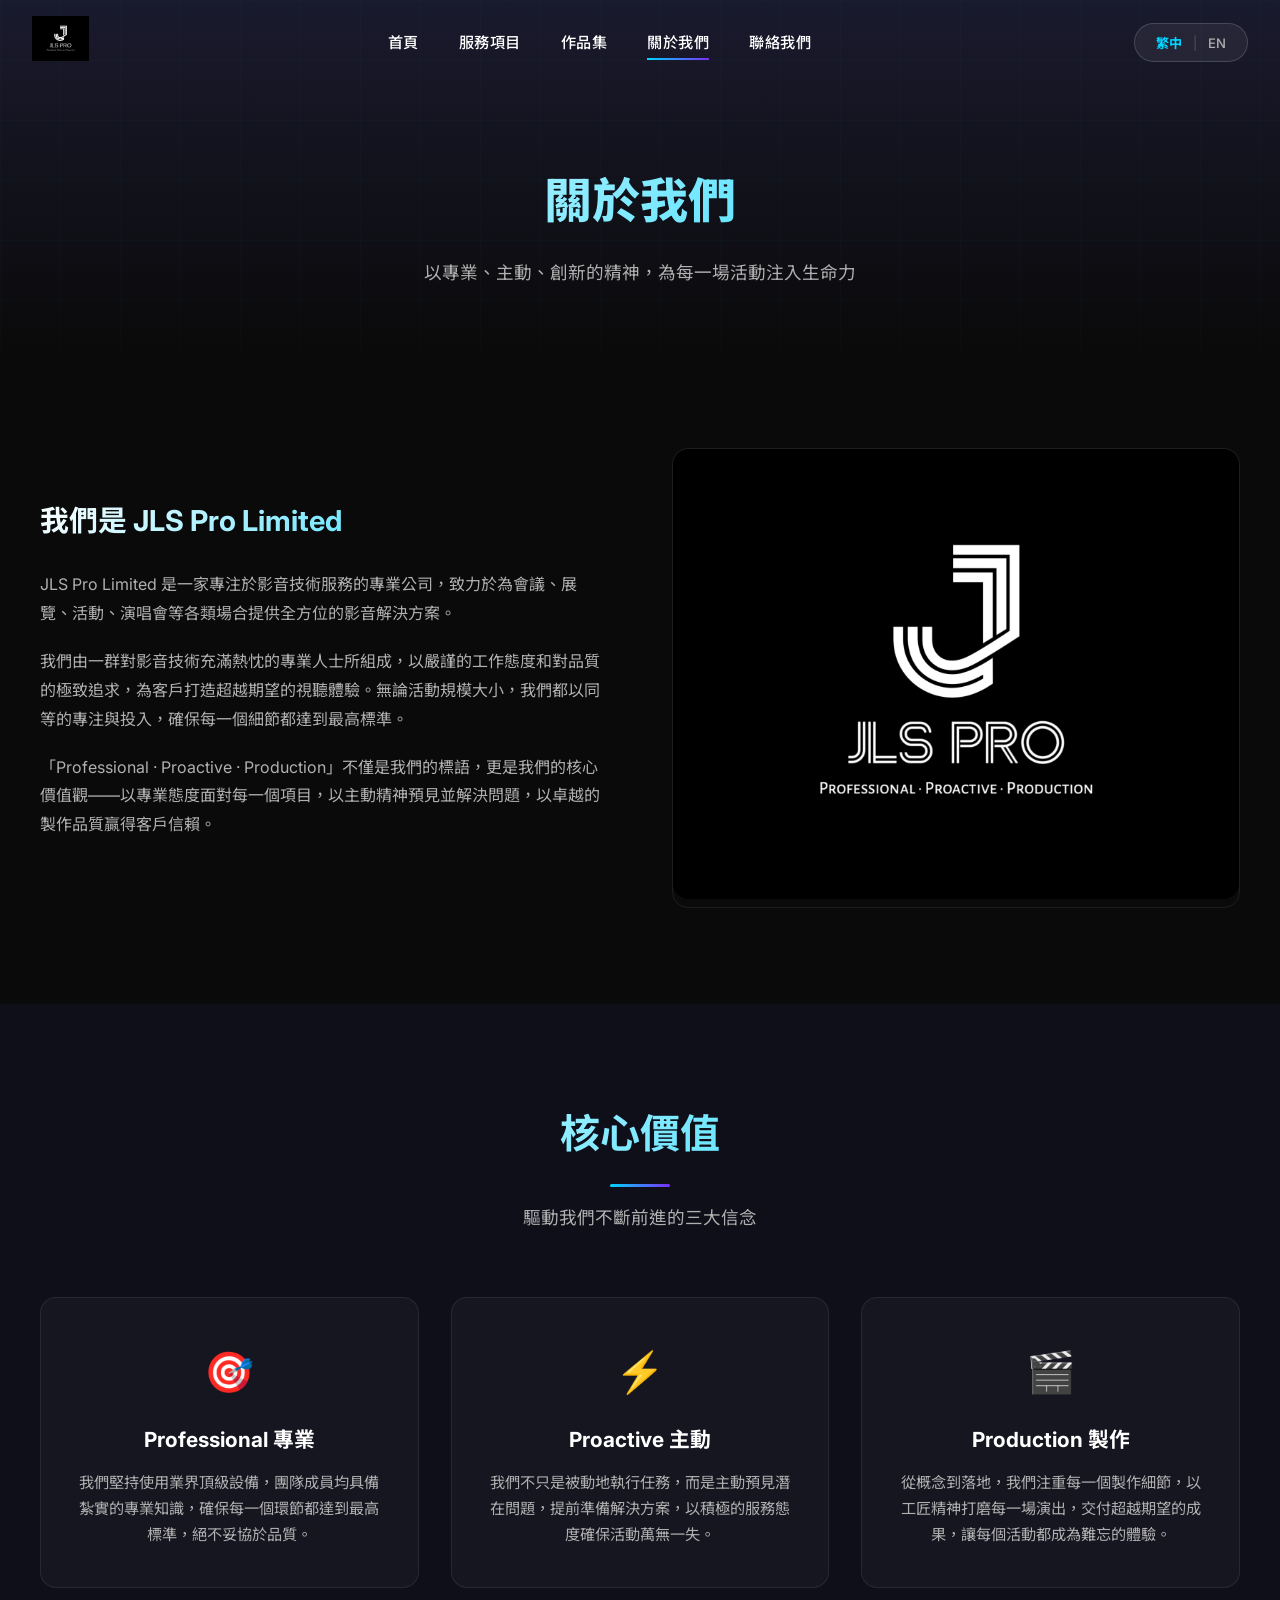
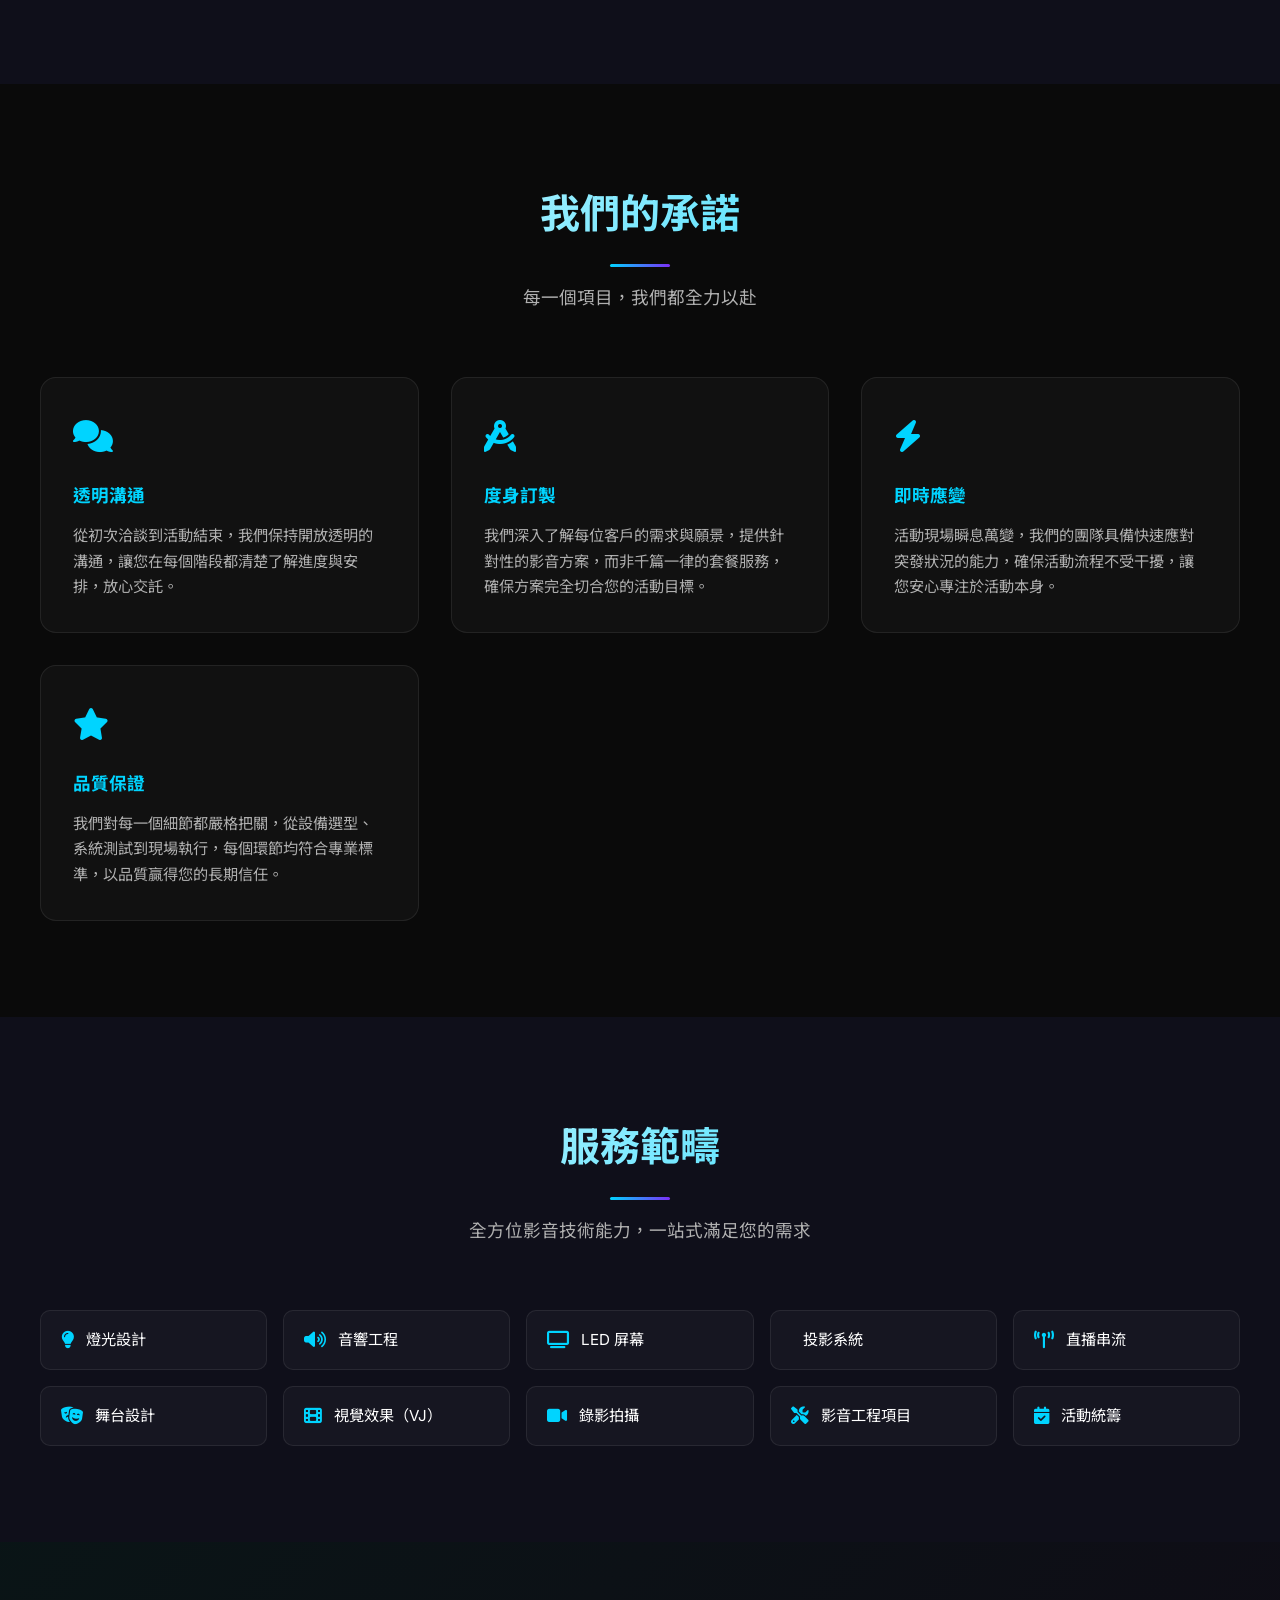
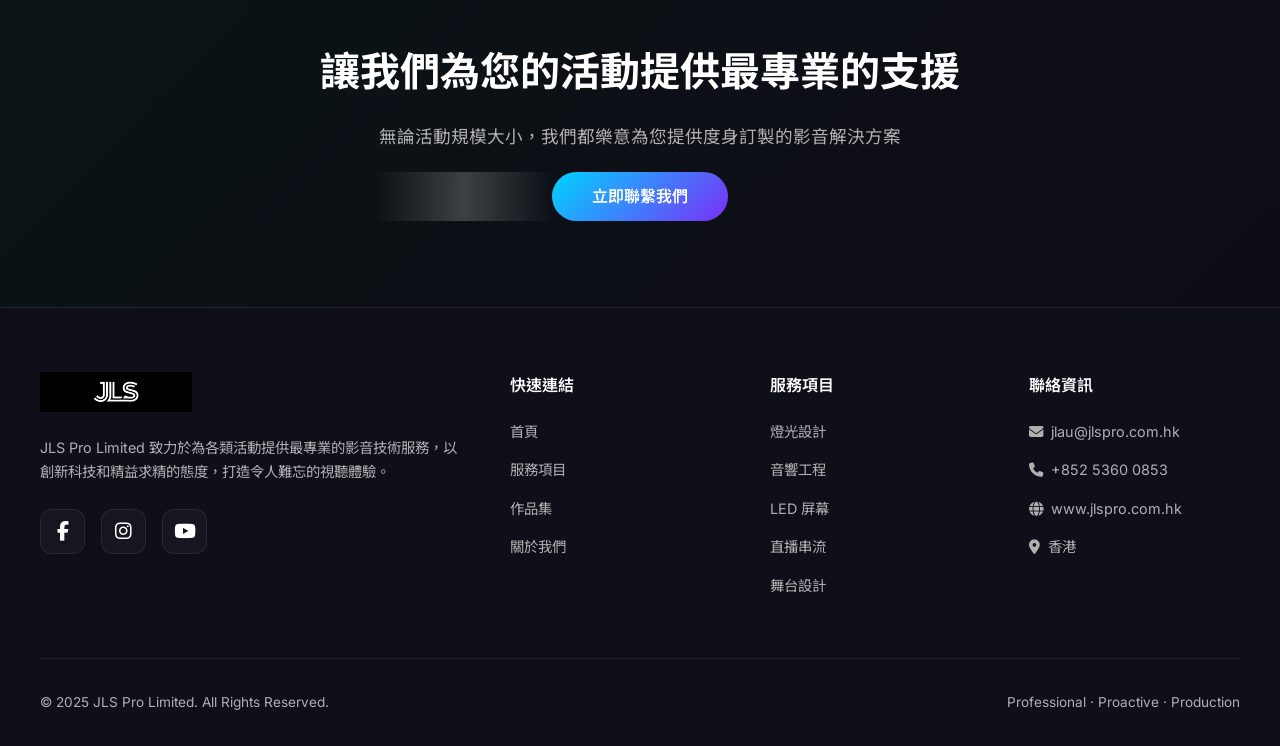
==== commit 433d858a: "Swap nav logo and hero logo: nav uses JFull.jpeg, hero uses banner.001.jpeg" ====
--- a/about.html
+++ b/about.html
@@ -75,7 +75,7 @@
     <nav class="navbar scrolled">
         <div class="nav-container">
             <a href="index.html" class="nav-logo">
-                <img src="assets/images/banner.001.jpeg" alt="JLS Pro">
+                <img src="assets/images/JFull.jpeg" alt="JLS Pro">
             </a>
             <ul class="nav-links">
                 <li><a href="index.html" data-zh="首頁" data-en="Home">首頁</a></li>
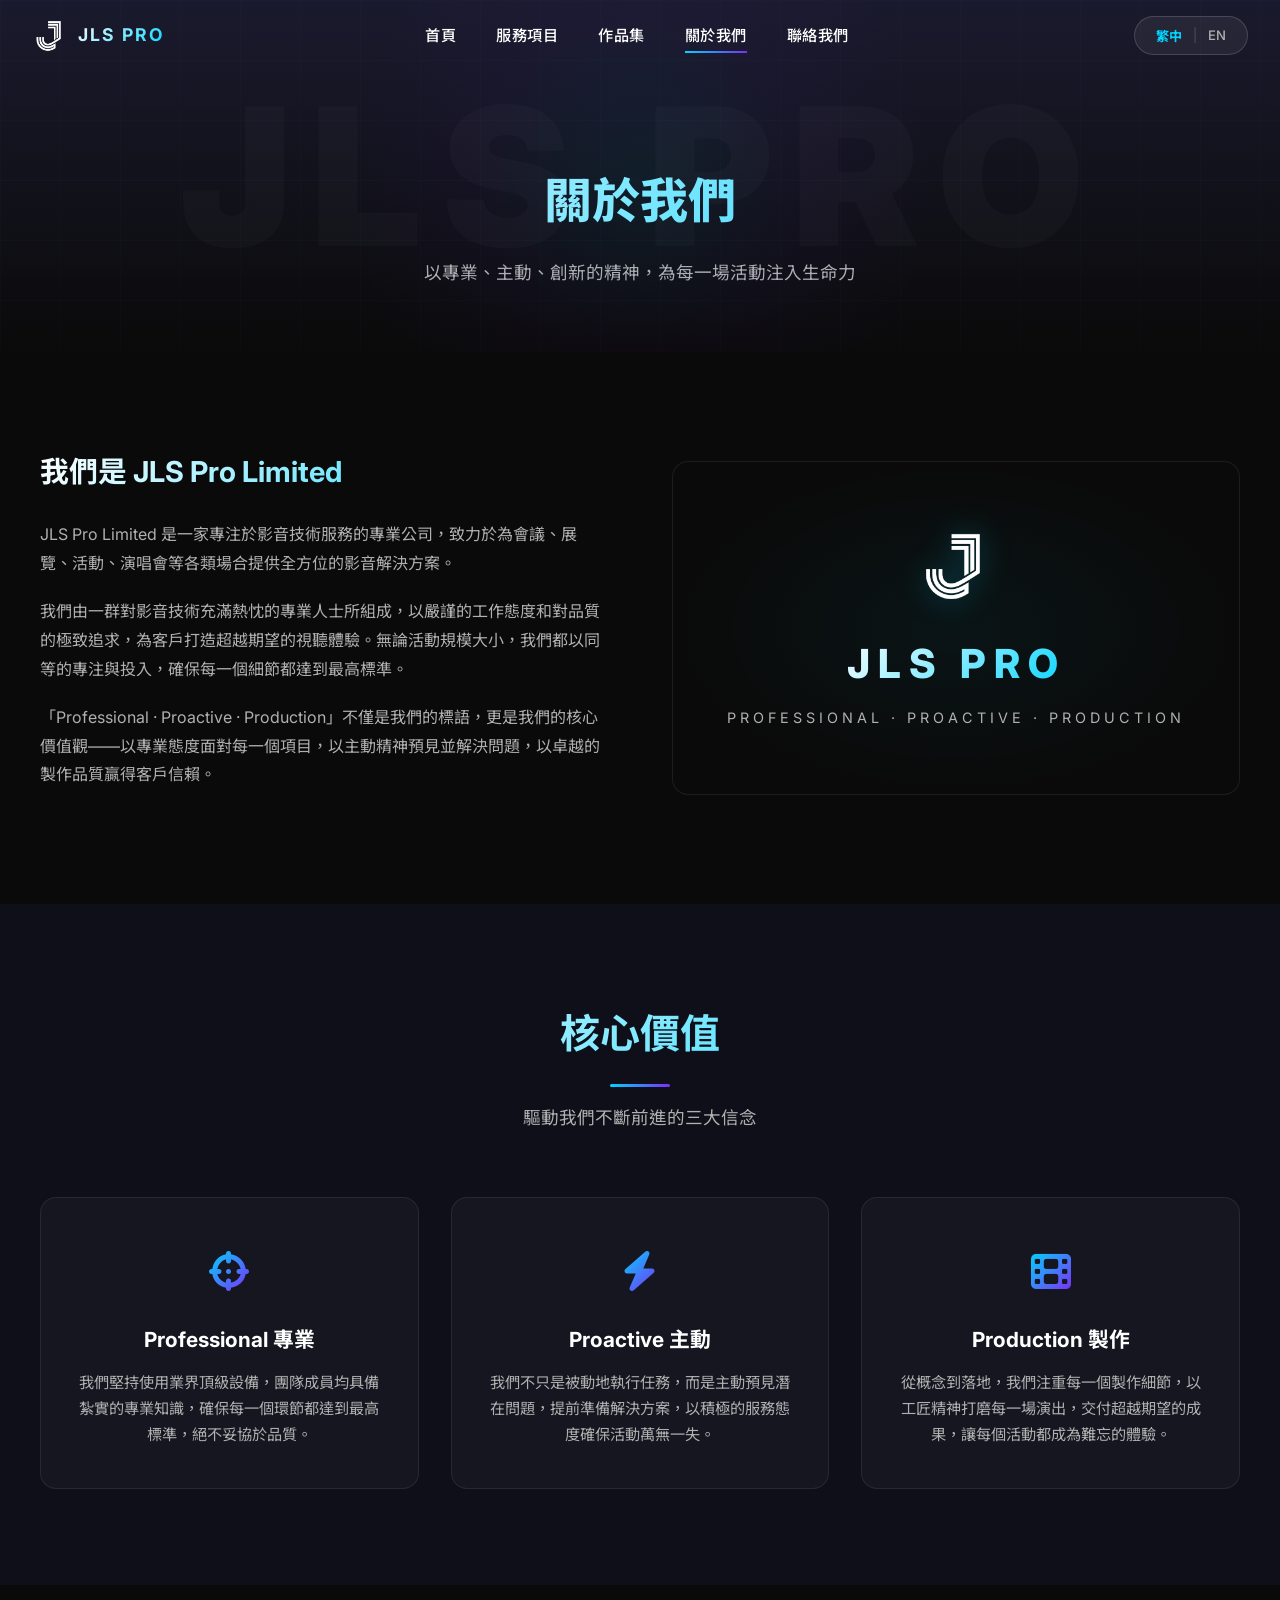
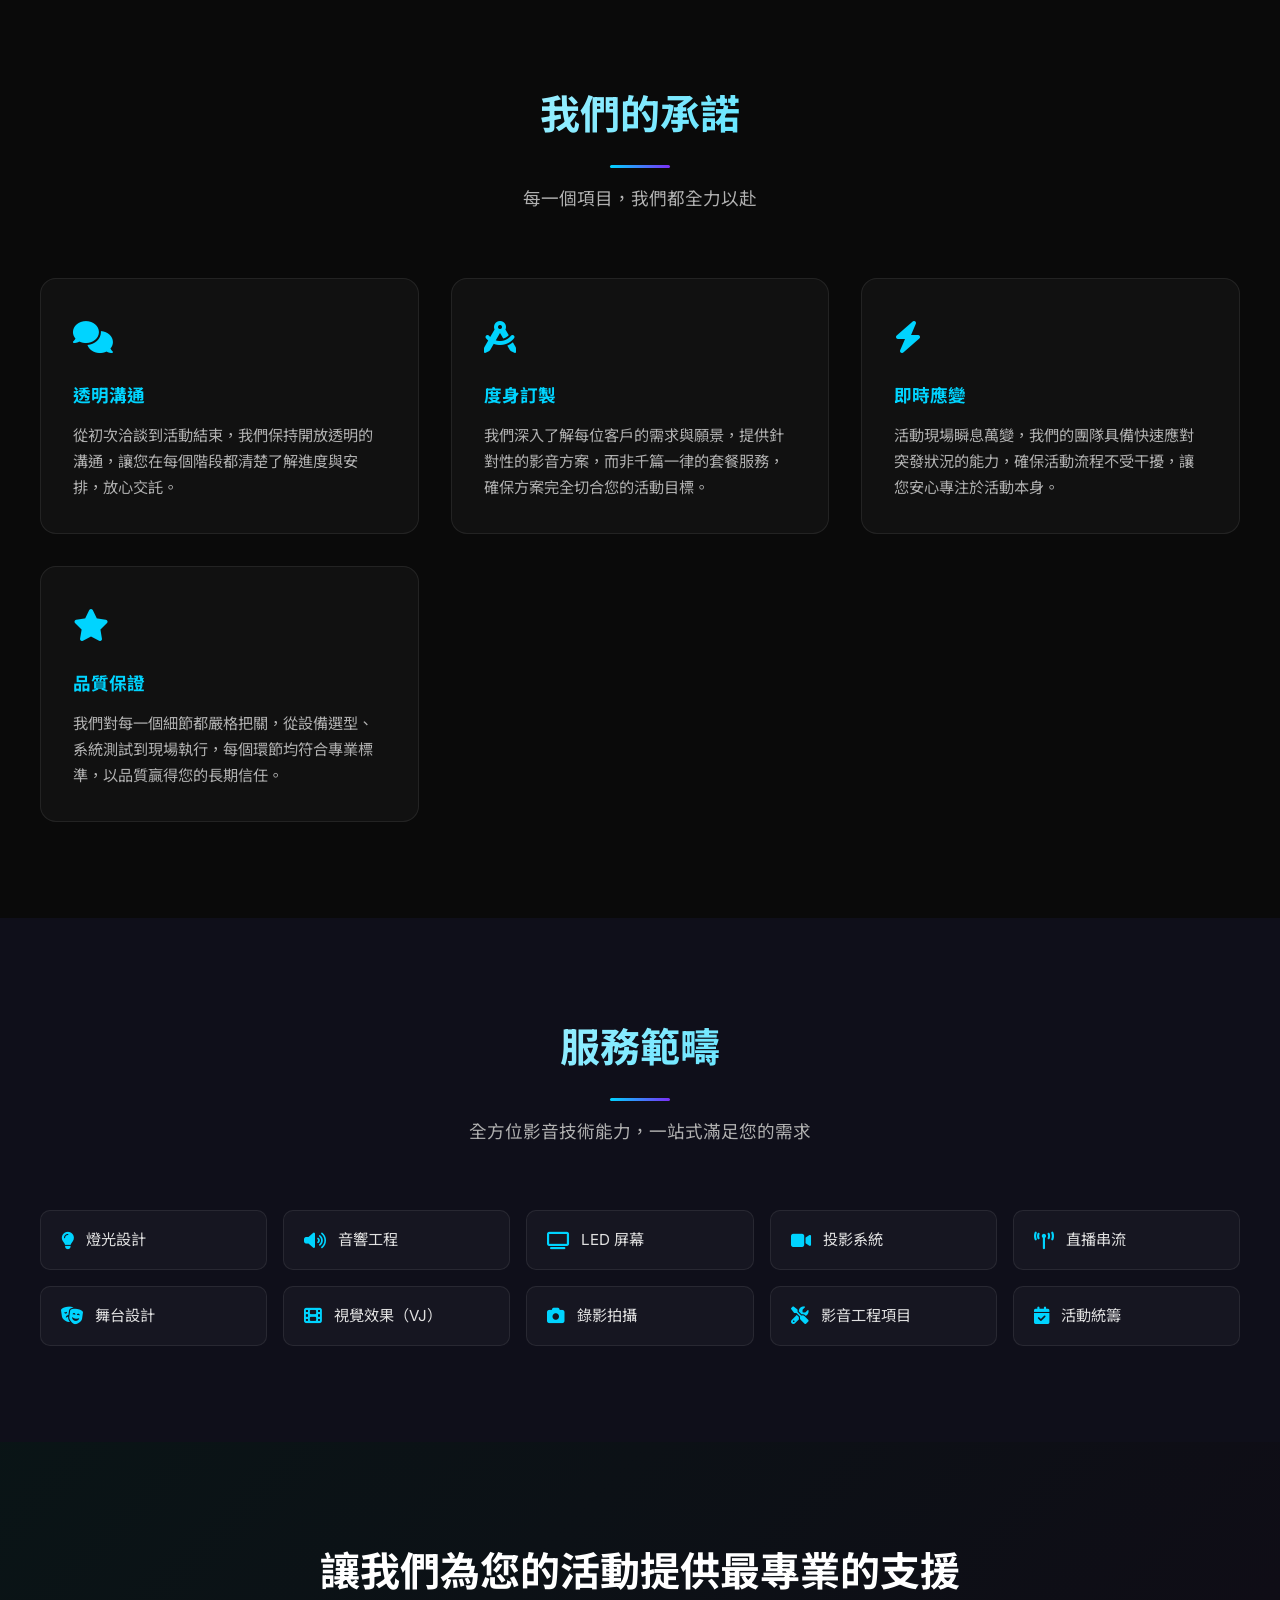
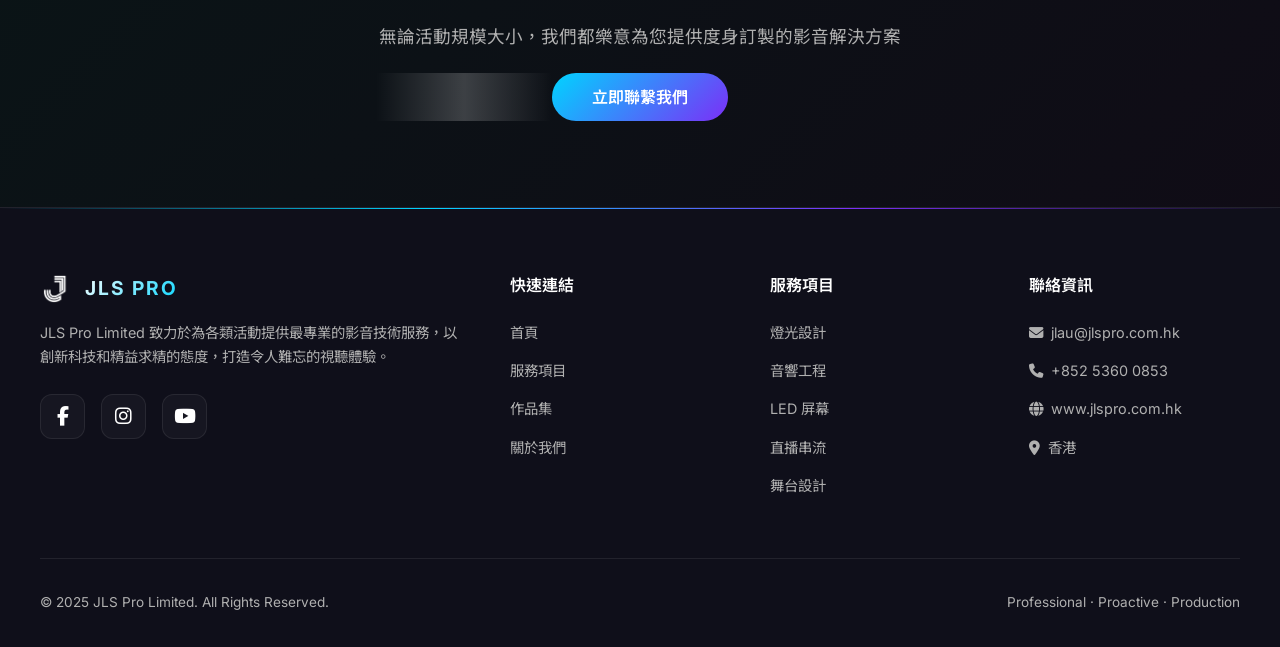
==== commit e16ec05f: "Redesign website layout: integrate brand elements with CSS text, enhance hero section with tech effe" ====
--- a/about.html
+++ b/about.html
@@ -57,7 +57,7 @@
             border: 1px solid var(--card-border);
             border-radius: 10px;
             font-size: 0.95rem;
-            color: var(--text-light);
+            color: var(--text-light-gray);
             transition: var(--transition-smooth);
         }
         .scope-item:hover {
@@ -75,7 +75,8 @@
     <nav class="navbar scrolled">
         <div class="nav-container">
             <a href="index.html" class="nav-logo">
-                <img src="assets/images/JFull.jpeg" alt="JLS Pro">
+                <img src="assets/images/Jb.png" alt="JLS Pro">
+                <span class="nav-logo-text">JLS PRO</span>
             </a>
             <ul class="nav-links">
                 <li><a href="index.html" data-zh="首頁" data-en="Home">首頁</a></li>
@@ -99,6 +100,7 @@
 
     <!-- Page Header -->
     <section class="page-header">
+        <span class="page-brand-watermark">JLS PRO</span>
         <h1 data-zh="關於我們" data-en="About Us">關於我們</h1>
         <p data-zh="以專業、主動、創新的精神，為每一場活動注入生命力" data-en="Infusing every event with life through professionalism, proactivity, and innovation">以專業、主動、創新的精神，為每一場活動注入生命力</p>
     </section>
@@ -113,8 +115,10 @@
                     <p data-zh="我們由一群對影音技術充滿熱忱的專業人士所組成，以嚴謹的工作態度和對品質的極致追求，為客戶打造超越期望的視聽體驗。無論活動規模大小，我們都以同等的專注與投入，確保每一個細節都達到最高標準。" data-en="Our team comprises passionate AV professionals who bring rigorous work ethic and an unwavering pursuit of quality to deliver experiences that exceed client expectations. Regardless of event scale, we apply the same level of dedication and attention to detail, ensuring the highest standards are met.">我們由一群對影音技術充滿熱忱的專業人士所組成，以嚴謹的工作態度和對品質的極致追求，為客戶打造超越期望的視聽體驗。無論活動規模大小，我們都以同等的專注與投入，確保每一個細節都達到最高標準。</p>
                     <p data-zh="「Professional · Proactive · Production」不僅是我們的標語，更是我們的核心價值觀——以專業態度面對每一個項目，以主動精神預見並解決問題，以卓越的製作品質贏得客戶信賴。" data-en="'Professional · Proactive · Production' is not merely our tagline — it is our core philosophy. We approach every project with professionalism, proactively anticipate and resolve challenges, and earn client trust through exceptional production quality.">「Professional · Proactive · Production」不僅是我們的標語，更是我們的核心價值觀——以專業態度面對每一個項目，以主動精神預見並解決問題，以卓越的製作品質贏得客戶信賴。</p>
                 </div>
-                <div class="about-image animate-on-scroll">
-                    <img src="assets/images/JFull.jpeg" alt="JLS Pro" style="width: 100%; border-radius: 16px;">
+                <div class="about-brand-display animate-on-scroll">
+                    <img src="assets/images/Jb.png" alt="J" class="brand-j-icon">
+                    <span class="brand-text">JLS PRO</span>
+                    <span class="brand-tagline">Professional · Proactive · Production</span>
                 </div>
             </div>
         </div>
@@ -130,17 +134,17 @@
             </div>
             <div class="values-grid">
                 <div class="value-card animate-on-scroll stagger-1">
-                    <div class="value-icon">🎯</div>
+                    <div class="value-icon"><i class="fas fa-crosshairs" style="background: linear-gradient(135deg, var(--accent-blue), var(--accent-purple)); -webkit-background-clip: text; -webkit-text-fill-color: transparent;"></i></div>
                     <h3 data-zh="Professional 專業" data-en="Professional">Professional 專業</h3>
                     <p data-zh="我們堅持使用業界頂級設備，團隊成員均具備紮實的專業知識，確保每一個環節都達到最高標準，絕不妥協於品質。" data-en="We insist on using industry-leading equipment, and every team member possesses solid professional expertise. We ensure the highest standards at every stage, never compromising on quality.">我們堅持使用業界頂級設備，團隊成員均具備紮實的專業知識，確保每一個環節都達到最高標準，絕不妥協於品質。</p>
                 </div>
                 <div class="value-card animate-on-scroll stagger-2">
-                    <div class="value-icon">⚡</div>
+                    <div class="value-icon"><i class="fas fa-bolt" style="background: linear-gradient(135deg, var(--accent-blue), var(--accent-purple)); -webkit-background-clip: text; -webkit-text-fill-color: transparent;"></i></div>
                     <h3 data-zh="Proactive 主動" data-en="Proactive">Proactive 主動</h3>
                     <p data-zh="我們不只是被動地執行任務，而是主動預見潛在問題，提前準備解決方案，以積極的服務態度確保活動萬無一失。" data-en="We don't simply execute tasks reactively — we proactively anticipate potential issues, prepare solutions in advance, and adopt a positive service attitude to ensure flawless event delivery.">我們不只是被動地執行任務，而是主動預見潛在問題，提前準備解決方案，以積極的服務態度確保活動萬無一失。</p>
                 </div>
                 <div class="value-card animate-on-scroll stagger-3">
-                    <div class="value-icon">🎬</div>
+                    <div class="value-icon"><i class="fas fa-film" style="background: linear-gradient(135deg, var(--accent-blue), var(--accent-purple)); -webkit-background-clip: text; -webkit-text-fill-color: transparent;"></i></div>
                     <h3 data-zh="Production 製作" data-en="Production">Production 製作</h3>
                     <p data-zh="從概念到落地，我們注重每一個製作細節，以工匠精神打磨每一場演出，交付超越期望的成果，讓每個活動都成為難忘的體驗。" data-en="From concept to delivery, we pay meticulous attention to every production detail, refining each show with craftsmanship to deliver results that exceed expectations and make every event an unforgettable experience.">從概念到落地，我們注重每一個製作細節，以工匠精神打磨每一場演出，交付超越期望的成果，讓每個活動都成為難忘的體驗。</p>
                 </div>
@@ -193,11 +197,11 @@
                 <div class="scope-item"><i class="fas fa-lightbulb"></i><span data-zh="燈光設計" data-en="Lighting Design">燈光設計</span></div>
                 <div class="scope-item"><i class="fas fa-volume-up"></i><span data-zh="音響工程" data-en="Sound Engineering">音響工程</span></div>
                 <div class="scope-item"><i class="fas fa-tv"></i><span data-zh="LED 屏幕" data-en="LED Screens">LED 屏幕</span></div>
-                <div class="scope-item"><i class="fas fa-projector"></i><span data-zh="投影系統" data-en="Projection Systems">投影系統</span></div>
+                <div class="scope-item"><i class="fas fa-video"></i><span data-zh="投影系統" data-en="Projection Systems">投影系統</span></div>
                 <div class="scope-item"><i class="fas fa-broadcast-tower"></i><span data-zh="直播串流" data-en="Live Streaming">直播串流</span></div>
                 <div class="scope-item"><i class="fas fa-theater-masks"></i><span data-zh="舞台設計" data-en="Stage Design">舞台設計</span></div>
                 <div class="scope-item"><i class="fas fa-film"></i><span data-zh="視覺效果（VJ）" data-en="Visual Effects (VJ)">視覺效果（VJ）</span></div>
-                <div class="scope-item"><i class="fas fa-video"></i><span data-zh="錄影拍攝" data-en="Video Production">錄影拍攝</span></div>
+                <div class="scope-item"><i class="fas fa-camera"></i><span data-zh="錄影拍攝" data-en="Video Production">錄影拍攝</span></div>
                 <div class="scope-item"><i class="fas fa-tools"></i><span data-zh="影音工程項目" data-en="AV Engineering">影音工程項目</span></div>
                 <div class="scope-item"><i class="fas fa-calendar-check"></i><span data-zh="活動統籌" data-en="Event Management">活動統籌</span></div>
             </div>
@@ -217,7 +221,10 @@
     <footer class="footer">
         <div class="footer-grid">
             <div class="footer-brand">
-                <img src="assets/images/banner.001.jpeg" alt="JLS Pro">
+                <div class="footer-brand-header">
+                    <img src="assets/images/Jb.png" alt="JLS Pro">
+                    <span class="footer-brand-name">JLS PRO</span>
+                </div>
                 <p data-zh="JLS Pro Limited 致力於為各類活動提供最專業的影音技術服務，以創新科技和精益求精的態度，打造令人難忘的視聽體驗。" data-en="JLS Pro Limited is dedicated to providing professional audio visual technical services for all types of events, delivering unforgettable experiences through innovative technology and relentless pursuit of excellence.">JLS Pro Limited 致力於為各類活動提供最專業的影音技術服務，以創新科技和精益求精的態度，打造令人難忘的視聽體驗。</p>
                 <div class="social-links" style="margin-top: 1.5rem;">
                     <a href="https://www.facebook.com/profile.php?id=61583541550779" target="_blank" class="social-link"><i class="fab fa-facebook-f"></i></a>
--- a/assets/css/style.css
+++ b/assets/css/style.css
@@ -1,6 +1,7 @@
 /* ========================================
    JLS Pro Limited - Main Stylesheet
    Professional · Proactive · Production
+   Redesigned: Tech-forward, Dynamic, Premium AV
    ======================================== */
 
 /* CSS Variables */
@@ -83,13 +84,33 @@
     align-items: center;
 }
 
+.nav-logo {
+    display: flex;
+    align-items: center;
+    gap: 0.6rem;
+}
+
 .nav-logo img {
-    height: 45px;
+    height: 36px;
+    width: 36px;
+    object-fit: contain;
+    filter: invert(1);
     transition: var(--transition-smooth);
 }
 
 .navbar.scrolled .nav-logo img {
-    height: 35px;
+    height: 30px;
+    width: 30px;
+}
+
+.nav-logo-text {
+    font-size: 1.1rem;
+    font-weight: 700;
+    letter-spacing: 2px;
+    background: linear-gradient(135deg, var(--text-white), var(--accent-blue));
+    -webkit-background-clip: text;
+    -webkit-text-fill-color: transparent;
+    background-clip: text;
 }
 
 .nav-links {
@@ -143,7 +164,7 @@
 }
 
 /* ========================================
-   Hero Section
+   Hero Section - Redesigned
    ======================================== */
 .hero {
     position: relative;
@@ -197,48 +218,222 @@
     100% { transform: perspective(500px) rotateX(60deg) translateY(80px); }
 }
 
+/* Hero Glow Orbs */
+.hero-glow-orbs {
+    position: absolute;
+    top: 0;
+    left: 0;
+    width: 100%;
+    height: 100%;
+    z-index: 0;
+    overflow: hidden;
+}
+
+.hero-glow-orbs .orb {
+    position: absolute;
+    border-radius: 50%;
+    filter: blur(80px);
+    opacity: 0.4;
+    animation: orb-float 8s ease-in-out infinite;
+}
+
+.hero-glow-orbs .orb-1 {
+    width: 400px;
+    height: 400px;
+    background: var(--accent-blue);
+    top: -100px;
+    right: -100px;
+    animation-delay: 0s;
+}
+
+.hero-glow-orbs .orb-2 {
+    width: 350px;
+    height: 350px;
+    background: var(--accent-purple);
+    bottom: -80px;
+    left: -80px;
+    animation-delay: 3s;
+}
+
+.hero-glow-orbs .orb-3 {
+    width: 250px;
+    height: 250px;
+    background: linear-gradient(135deg, var(--accent-blue), var(--accent-purple));
+    top: 50%;
+    left: 50%;
+    transform: translate(-50%, -50%);
+    animation-delay: 5s;
+    opacity: 0.2;
+}
+
+@keyframes orb-float {
+    0%, 100% { transform: translate(0, 0) scale(1); }
+    33% { transform: translate(30px, -30px) scale(1.05); }
+    66% { transform: translate(-20px, 20px) scale(0.95); }
+}
+
+.hero-glow-orbs .orb-3 {
+    animation-name: orb-float-center;
+}
+
+@keyframes orb-float-center {
+    0%, 100% { transform: translate(-50%, -50%) scale(1); }
+    33% { transform: translate(-50%, -50%) scale(1.1); }
+    66% { transform: translate(-50%, -50%) scale(0.9); }
+}
+
+/* Hero Content */
 .hero-content {
     position: relative;
     z-index: 2;
     text-align: center;
     padding: 0 2rem;
-}
-
-.hero-logo {
-    width: 200px;
+    max-width: 900px;
+}
+
+/* Hero Brand Mark - CSS J Letter */
+.hero-brand-mark {
+    position: relative;
+    display: inline-block;
     margin-bottom: 2rem;
-    animation: logo-glow 3s ease-in-out infinite alternate;
-}
-
-@keyframes logo-glow {
-    0% { filter: drop-shadow(0 0 10px var(--glow-blue)); }
-    100% { filter: drop-shadow(0 0 30px var(--glow-purple)); }
-}
-
-.hero-title {
-    font-size: 3.5rem;
+}
+
+.hero-brand-mark .j-icon {
+    width: 80px;
+    height: 80px;
+    object-fit: contain;
+    filter: invert(1) drop-shadow(0 0 20px var(--glow-blue)) drop-shadow(0 0 40px var(--glow-purple));
+    animation: brand-pulse 4s ease-in-out infinite;
+}
+
+@keyframes brand-pulse {
+    0%, 100% { 
+        filter: invert(1) drop-shadow(0 0 20px var(--glow-blue)) drop-shadow(0 0 40px rgba(123, 47, 247, 0.2));
+        transform: scale(1);
+    }
+    50% { 
+        filter: invert(1) drop-shadow(0 0 30px var(--glow-purple)) drop-shadow(0 0 60px var(--glow-blue));
+        transform: scale(1.05);
+    }
+}
+
+/* Hero Main Title - JLS PRO as CSS text */
+.hero-brand-title {
+    font-size: 5rem;
     font-weight: 800;
-    margin-bottom: 1rem;
-    background: linear-gradient(135deg, var(--text-white), var(--accent-blue));
+    letter-spacing: 12px;
+    margin-bottom: 0.5rem;
+    background: linear-gradient(135deg, #ffffff 0%, var(--accent-blue) 50%, var(--accent-purple) 100%);
     -webkit-background-clip: text;
     -webkit-text-fill-color: transparent;
     background-clip: text;
+    background-size: 200% 200%;
+    animation: gradient-shift 4s ease-in-out infinite, fadeInUp 1s ease 0.2s both;
+    position: relative;
+    text-transform: uppercase;
+}
+
+.hero-brand-title::after {
+    content: 'JLS PRO';
+    position: absolute;
+    top: 0;
+    left: 0;
+    width: 100%;
+    font-size: 5rem;
+    font-weight: 800;
+    letter-spacing: 12px;
+    background: linear-gradient(135deg, var(--accent-blue), var(--accent-purple));
+    -webkit-background-clip: text;
+    -webkit-text-fill-color: transparent;
+    background-clip: text;
+    opacity: 0;
+    animation: text-flicker 4s ease-in-out infinite;
+    pointer-events: none;
+}
+
+@keyframes gradient-shift {
+    0%, 100% { background-position: 0% 50%; }
+    50% { background-position: 100% 50%; }
+}
+
+@keyframes text-flicker {
+    0%, 100% { opacity: 0; }
+    50% { opacity: 0.3; }
+}
+
+/* Hero Tagline - Professional · Proactive · Production */
+.hero-tagline {
+    font-size: 1.2rem;
+    color: var(--text-gray);
+    letter-spacing: 6px;
+    margin-bottom: 2rem;
+    animation: fadeInUp 1s ease 0.4s both;
+    position: relative;
+    text-transform: uppercase;
+    font-weight: 300;
+}
+
+.hero-tagline::before,
+.hero-tagline::after {
+    content: '';
+    display: inline-block;
+    width: 40px;
+    height: 1px;
+    background: linear-gradient(90deg, transparent, var(--accent-blue));
+    vertical-align: middle;
+    margin: 0 1rem;
+}
+
+.hero-tagline::after {
+    background: linear-gradient(90deg, var(--accent-purple), transparent);
+}
+
+/* Decorative line under brand */
+.hero-brand-line {
+    width: 120px;
+    height: 2px;
+    background: linear-gradient(90deg, var(--accent-blue), var(--accent-purple));
+    margin: 0 auto 2rem;
+    position: relative;
     animation: fadeInUp 1s ease 0.3s both;
 }
 
-.hero-tagline {
-    font-size: 1.4rem;
-    color: var(--text-gray);
-    letter-spacing: 4px;
-    margin-bottom: 1.5rem;
+.hero-brand-line::before {
+    content: '';
+    position: absolute;
+    top: -3px;
+    left: 50%;
+    transform: translateX(-50%);
+    width: 8px;
+    height: 8px;
+    background: var(--accent-blue);
+    border-radius: 50%;
+    box-shadow: 0 0 10px var(--accent-blue);
+    animation: line-dot-pulse 2s ease-in-out infinite;
+}
+
+@keyframes line-dot-pulse {
+    0%, 100% { box-shadow: 0 0 10px var(--accent-blue); }
+    50% { box-shadow: 0 0 20px var(--accent-purple), 0 0 40px var(--accent-blue); }
+}
+
+.hero-title {
+    font-size: 2.8rem;
+    font-weight: 700;
+    margin-bottom: 1rem;
+    background: linear-gradient(135deg, var(--text-white) 30%, var(--accent-blue));
+    -webkit-background-clip: text;
+    -webkit-text-fill-color: transparent;
+    background-clip: text;
     animation: fadeInUp 1s ease 0.5s both;
 }
 
 .hero-subtitle {
     font-size: 1.1rem;
     color: var(--text-gray);
-    max-width: 600px;
+    max-width: 650px;
     margin: 0 auto 2.5rem;
+    line-height: 1.8;
     animation: fadeInUp 1s ease 0.7s both;
 }
 
@@ -248,6 +443,36 @@
     animation: fadeInUp 1s ease 0.9s both;
 }
 
+/* Scan line effect */
+.hero-scanline {
+    position: absolute;
+    top: 0;
+    left: 0;
+    width: 100%;
+    height: 100%;
+    pointer-events: none;
+    z-index: 1;
+    overflow: hidden;
+}
+
+.hero-scanline::before {
+    content: '';
+    position: absolute;
+    top: -100%;
+    left: 0;
+    width: 100%;
+    height: 1px;
+    background: linear-gradient(90deg, transparent, var(--accent-blue), transparent);
+    box-shadow: 0 0 20px var(--accent-blue);
+    animation: scanline-move 6s linear infinite;
+}
+
+@keyframes scanline-move {
+    0% { top: -5%; }
+    100% { top: 105%; }
+}
+
+/* Buttons */
 .btn-primary {
     padding: 0.9rem 2.5rem;
     background: linear-gradient(135deg, var(--accent-blue), var(--accent-purple));
@@ -307,6 +532,7 @@
     left: 50%;
     transform: translateX(-50%);
     animation: bounce 2s infinite;
+    z-index: 2;
 }
 
 .hero-scroll-indicator span {
@@ -645,12 +871,67 @@
     border-radius: 16px;
     overflow: hidden;
     border: 1px solid var(--card-border);
+    position: relative;
 }
 
 .about-image img {
     width: 100%;
     height: 100%;
     object-fit: cover;
+}
+
+/* About brand display - replaces raw logo image */
+.about-brand-display {
+    border-radius: 16px;
+    overflow: hidden;
+    border: 1px solid var(--card-border);
+    background: var(--primary-black);
+    padding: 4rem 2rem;
+    display: flex;
+    flex-direction: column;
+    align-items: center;
+    justify-content: center;
+    position: relative;
+    min-height: 300px;
+}
+
+.about-brand-display::before {
+    content: '';
+    position: absolute;
+    top: 0;
+    left: 0;
+    width: 100%;
+    height: 100%;
+    background: radial-gradient(ellipse at center, rgba(0, 212, 255, 0.05) 0%, transparent 70%);
+}
+
+.about-brand-display .brand-j-icon {
+    width: 80px;
+    height: 80px;
+    object-fit: contain;
+    filter: invert(1) drop-shadow(0 0 15px var(--glow-blue));
+    margin-bottom: 1.5rem;
+    position: relative;
+}
+
+.about-brand-display .brand-text {
+    font-size: 2.5rem;
+    font-weight: 800;
+    letter-spacing: 8px;
+    background: linear-gradient(135deg, #ffffff, var(--accent-blue));
+    -webkit-background-clip: text;
+    -webkit-text-fill-color: transparent;
+    background-clip: text;
+    position: relative;
+    margin-bottom: 0.5rem;
+}
+
+.about-brand-display .brand-tagline {
+    font-size: 0.9rem;
+    letter-spacing: 4px;
+    color: var(--text-gray);
+    text-transform: uppercase;
+    position: relative;
 }
 
 .values-grid {
@@ -866,12 +1147,23 @@
 }
 
 /* ========================================
-   Footer
+   Footer - Redesigned
    ======================================== */
 .footer {
     background: var(--dark-bg);
     border-top: 1px solid var(--card-border);
     padding: 4rem 2rem 2rem;
+    position: relative;
+}
+
+.footer::before {
+    content: '';
+    position: absolute;
+    top: 0;
+    left: 0;
+    width: 100%;
+    height: 1px;
+    background: linear-gradient(90deg, transparent, var(--accent-blue), var(--accent-purple), transparent);
 }
 
 .footer-grid {
@@ -883,9 +1175,33 @@
     margin-bottom: 3rem;
 }
 
-.footer-brand img {
-    height: 40px;
+.footer-brand {
+    display: flex;
+    flex-direction: column;
+}
+
+.footer-brand-header {
+    display: flex;
+    align-items: center;
+    gap: 0.8rem;
     margin-bottom: 1rem;
+}
+
+.footer-brand-header img {
+    height: 32px;
+    width: 32px;
+    object-fit: contain;
+    filter: invert(1);
+}
+
+.footer-brand-header .footer-brand-name {
+    font-size: 1.2rem;
+    font-weight: 700;
+    letter-spacing: 2px;
+    background: linear-gradient(135deg, var(--text-white), var(--accent-blue));
+    -webkit-background-clip: text;
+    -webkit-text-fill-color: transparent;
+    background-clip: text;
 }
 
 .footer-brand p {
@@ -1025,13 +1341,14 @@
 }
 
 /* ========================================
-   Page Header (for inner pages)
+   Page Header (for inner pages) - Redesigned
    ======================================== */
 .page-header {
     padding: 10rem 2rem 4rem;
     text-align: center;
     position: relative;
     background: linear-gradient(180deg, var(--secondary-black), var(--primary-black));
+    overflow: hidden;
 }
 
 .page-header::before {
@@ -1045,6 +1362,19 @@
         linear-gradient(rgba(0, 212, 255, 0.02) 1px, transparent 1px),
         linear-gradient(90deg, rgba(0, 212, 255, 0.02) 1px, transparent 1px);
     background-size: 60px 60px;
+}
+
+/* Page header glow effect */
+.page-header::after {
+    content: '';
+    position: absolute;
+    top: 50%;
+    left: 50%;
+    transform: translate(-50%, -50%);
+    width: 600px;
+    height: 600px;
+    background: radial-gradient(ellipse, rgba(0, 212, 255, 0.06) 0%, rgba(123, 47, 247, 0.03) 40%, transparent 70%);
+    pointer-events: none;
 }
 
 .page-header h1 {
@@ -1062,6 +1392,21 @@
     font-size: 1.1rem;
     color: var(--text-gray);
     position: relative;
+}
+
+/* Page header brand watermark */
+.page-header .page-brand-watermark {
+    position: absolute;
+    top: 50%;
+    left: 50%;
+    transform: translate(-50%, -50%);
+    font-size: 12rem;
+    font-weight: 900;
+    letter-spacing: 20px;
+    opacity: 0.02;
+    color: var(--text-white);
+    pointer-events: none;
+    white-space: nowrap;
 }
 
 /* ========================================
@@ -1171,14 +1516,34 @@
     .mobile-toggle {
         display: flex;
     }
+
+    .nav-logo-text {
+        display: none;
+    }
+    
+    .hero-brand-title {
+        font-size: 3rem;
+        letter-spacing: 6px;
+    }
+
+    .hero-brand-title::after {
+        font-size: 3rem;
+        letter-spacing: 6px;
+    }
     
     .hero-title {
-        font-size: 2.2rem;
+        font-size: 1.8rem;
     }
     
     .hero-tagline {
-        font-size: 1rem;
-        letter-spacing: 2px;
+        font-size: 0.85rem;
+        letter-spacing: 3px;
+    }
+
+    .hero-tagline::before,
+    .hero-tagline::after {
+        width: 20px;
+        margin: 0 0.5rem;
     }
     
     .hero-cta {
@@ -1192,6 +1557,10 @@
     
     .page-header h1 {
         font-size: 2rem;
+    }
+
+    .page-header .page-brand-watermark {
+        font-size: 5rem;
     }
     
     .services-grid {
@@ -1235,6 +1604,21 @@
     
     .about-intro {
         grid-template-columns: 1fr;
+    }
+
+    .hero-glow-orbs .orb-1 {
+        width: 200px;
+        height: 200px;
+    }
+
+    .hero-glow-orbs .orb-2 {
+        width: 180px;
+        height: 180px;
+    }
+
+    .hero-glow-orbs .orb-3 {
+        width: 150px;
+        height: 150px;
     }
 }
 
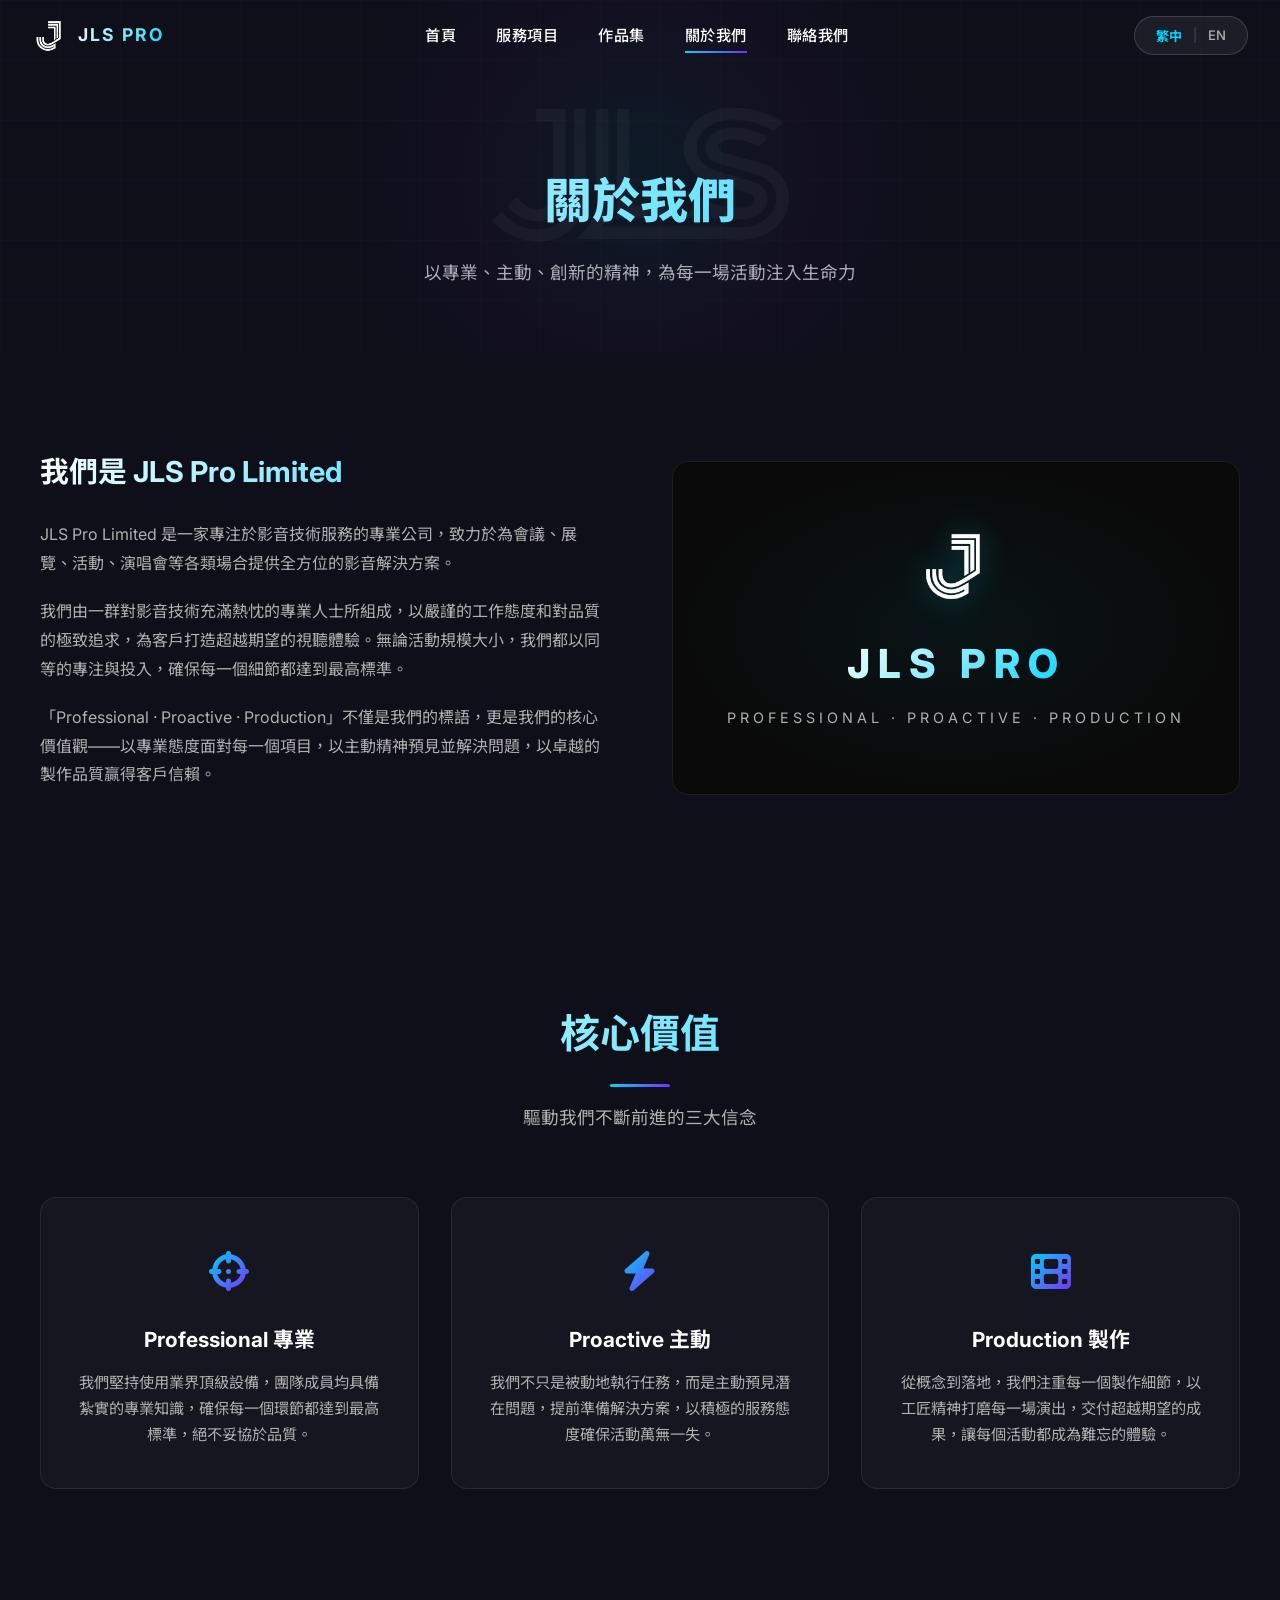
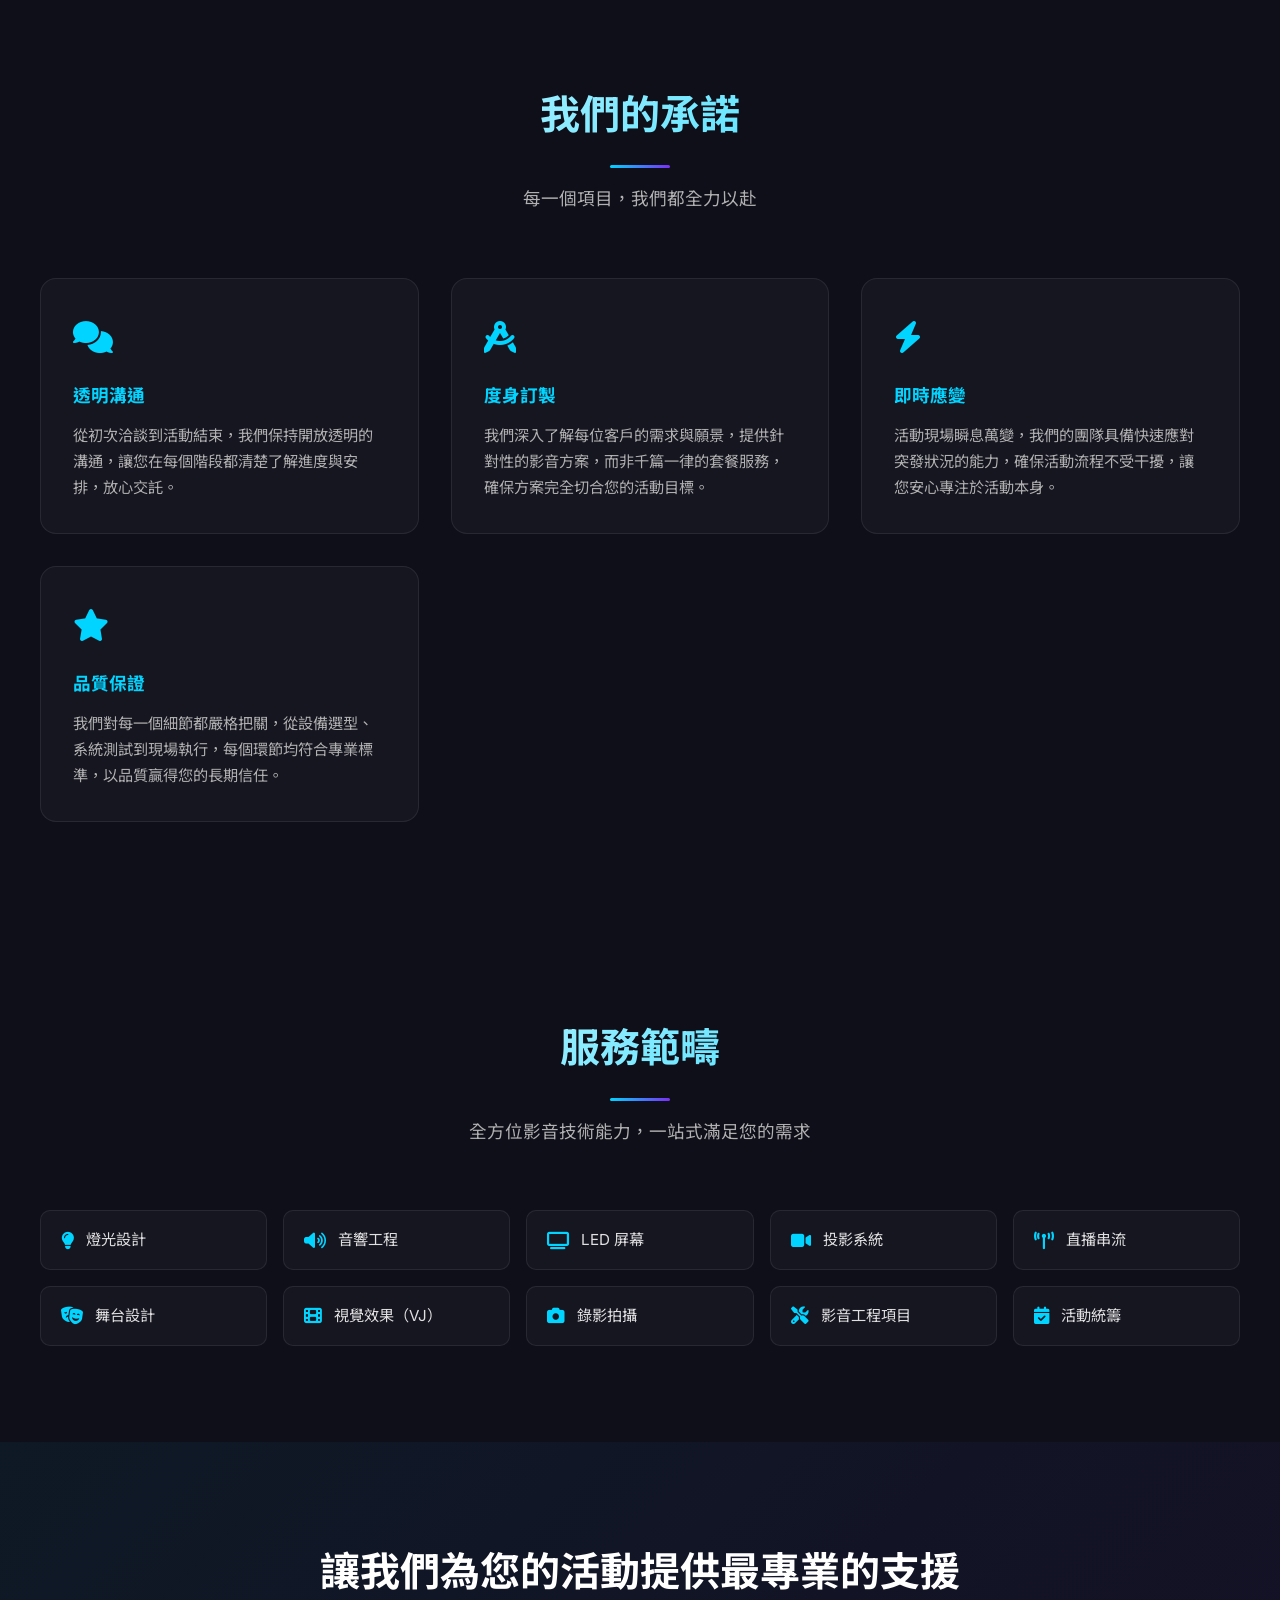
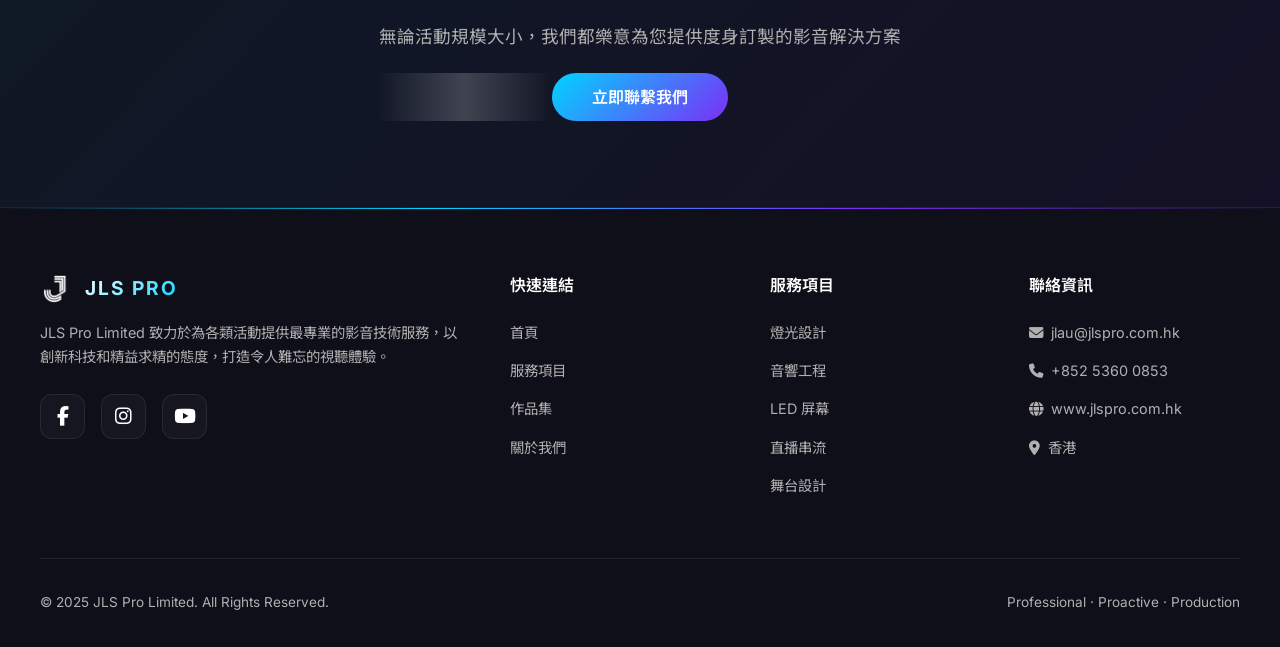
==== commit c94f0316: "UI updates based on user feedback: - Remove horizontal scanline/glow effect from homepage - Replace " ====
--- a/about.html
+++ b/about.html
@@ -100,7 +100,7 @@
 
     <!-- Page Header -->
     <section class="page-header">
-        <span class="page-brand-watermark">JLS PRO</span>
+        <img src="assets/images/JLSw.png" alt="" class="page-brand-watermark">
         <h1 data-zh="關於我們" data-en="About Us">關於我們</h1>
         <p data-zh="以專業、主動、創新的精神，為每一場活動注入生命力" data-en="Infusing every event with life through professionalism, proactivity, and innovation">以專業、主動、創新的精神，為每一場活動注入生命力</p>
     </section>
--- a/assets/css/style.css
+++ b/assets/css/style.css
@@ -38,7 +38,7 @@
 
 body {
     font-family: var(--font-main);
-    background-color: var(--primary-black);
+    background-color: var(--dark-bg);
     color: var(--text-white);
     line-height: 1.7;
     overflow-x: hidden;
@@ -173,7 +173,7 @@
     align-items: center;
     justify-content: center;
     overflow: hidden;
-    background: var(--primary-black);
+    background: var(--dark-bg);
 }
 
 .hero-bg-animation {
@@ -299,20 +299,20 @@
 }
 
 .hero-brand-mark .j-icon {
-    width: 80px;
-    height: 80px;
+    width: 120px;
+    height: 120px;
     object-fit: contain;
-    filter: invert(1) drop-shadow(0 0 20px var(--glow-blue)) drop-shadow(0 0 40px var(--glow-purple));
+    filter: drop-shadow(0 0 20px var(--glow-blue)) drop-shadow(0 0 40px var(--glow-purple));
     animation: brand-pulse 4s ease-in-out infinite;
 }
 
 @keyframes brand-pulse {
     0%, 100% { 
-        filter: invert(1) drop-shadow(0 0 20px var(--glow-blue)) drop-shadow(0 0 40px rgba(123, 47, 247, 0.2));
+        filter: drop-shadow(0 0 20px var(--glow-blue)) drop-shadow(0 0 40px rgba(123, 47, 247, 0.2));
         transform: scale(1);
     }
     50% { 
-        filter: invert(1) drop-shadow(0 0 30px var(--glow-purple)) drop-shadow(0 0 60px var(--glow-blue));
+        filter: drop-shadow(0 0 30px var(--glow-purple)) drop-shadow(0 0 60px var(--glow-blue));
         transform: scale(1.05);
     }
 }
@@ -443,34 +443,7 @@
     animation: fadeInUp 1s ease 0.9s both;
 }
 
-/* Scan line effect */
-.hero-scanline {
-    position: absolute;
-    top: 0;
-    left: 0;
-    width: 100%;
-    height: 100%;
-    pointer-events: none;
-    z-index: 1;
-    overflow: hidden;
-}
-
-.hero-scanline::before {
-    content: '';
-    position: absolute;
-    top: -100%;
-    left: 0;
-    width: 100%;
-    height: 1px;
-    background: linear-gradient(90deg, transparent, var(--accent-blue), transparent);
-    box-shadow: 0 0 20px var(--accent-blue);
-    animation: scanline-move 6s linear infinite;
-}
-
-@keyframes scanline-move {
-    0% { top: -5%; }
-    100% { top: 105%; }
-}
+
 
 /* Buttons */
 .btn-primary {
@@ -560,7 +533,7 @@
 }
 
 .section-dark {
-    background: var(--primary-black);
+    background: var(--dark-bg);
 }
 
 .section-darker {
@@ -1347,7 +1320,7 @@
     padding: 10rem 2rem 4rem;
     text-align: center;
     position: relative;
-    background: linear-gradient(180deg, var(--secondary-black), var(--primary-black));
+    background: var(--dark-bg);
     overflow: hidden;
 }
 
@@ -1400,13 +1373,11 @@
     top: 50%;
     left: 50%;
     transform: translate(-50%, -50%);
-    font-size: 12rem;
-    font-weight: 900;
-    letter-spacing: 20px;
-    opacity: 0.02;
-    color: var(--text-white);
+    width: 500px;
+    max-width: 80%;
+    height: auto;
+    opacity: 0.04;
     pointer-events: none;
-    white-space: nowrap;
 }
 
 /* ========================================
@@ -1560,7 +1531,7 @@
     }
 
     .page-header .page-brand-watermark {
-        font-size: 5rem;
+        width: 300px;
     }
     
     .services-grid {
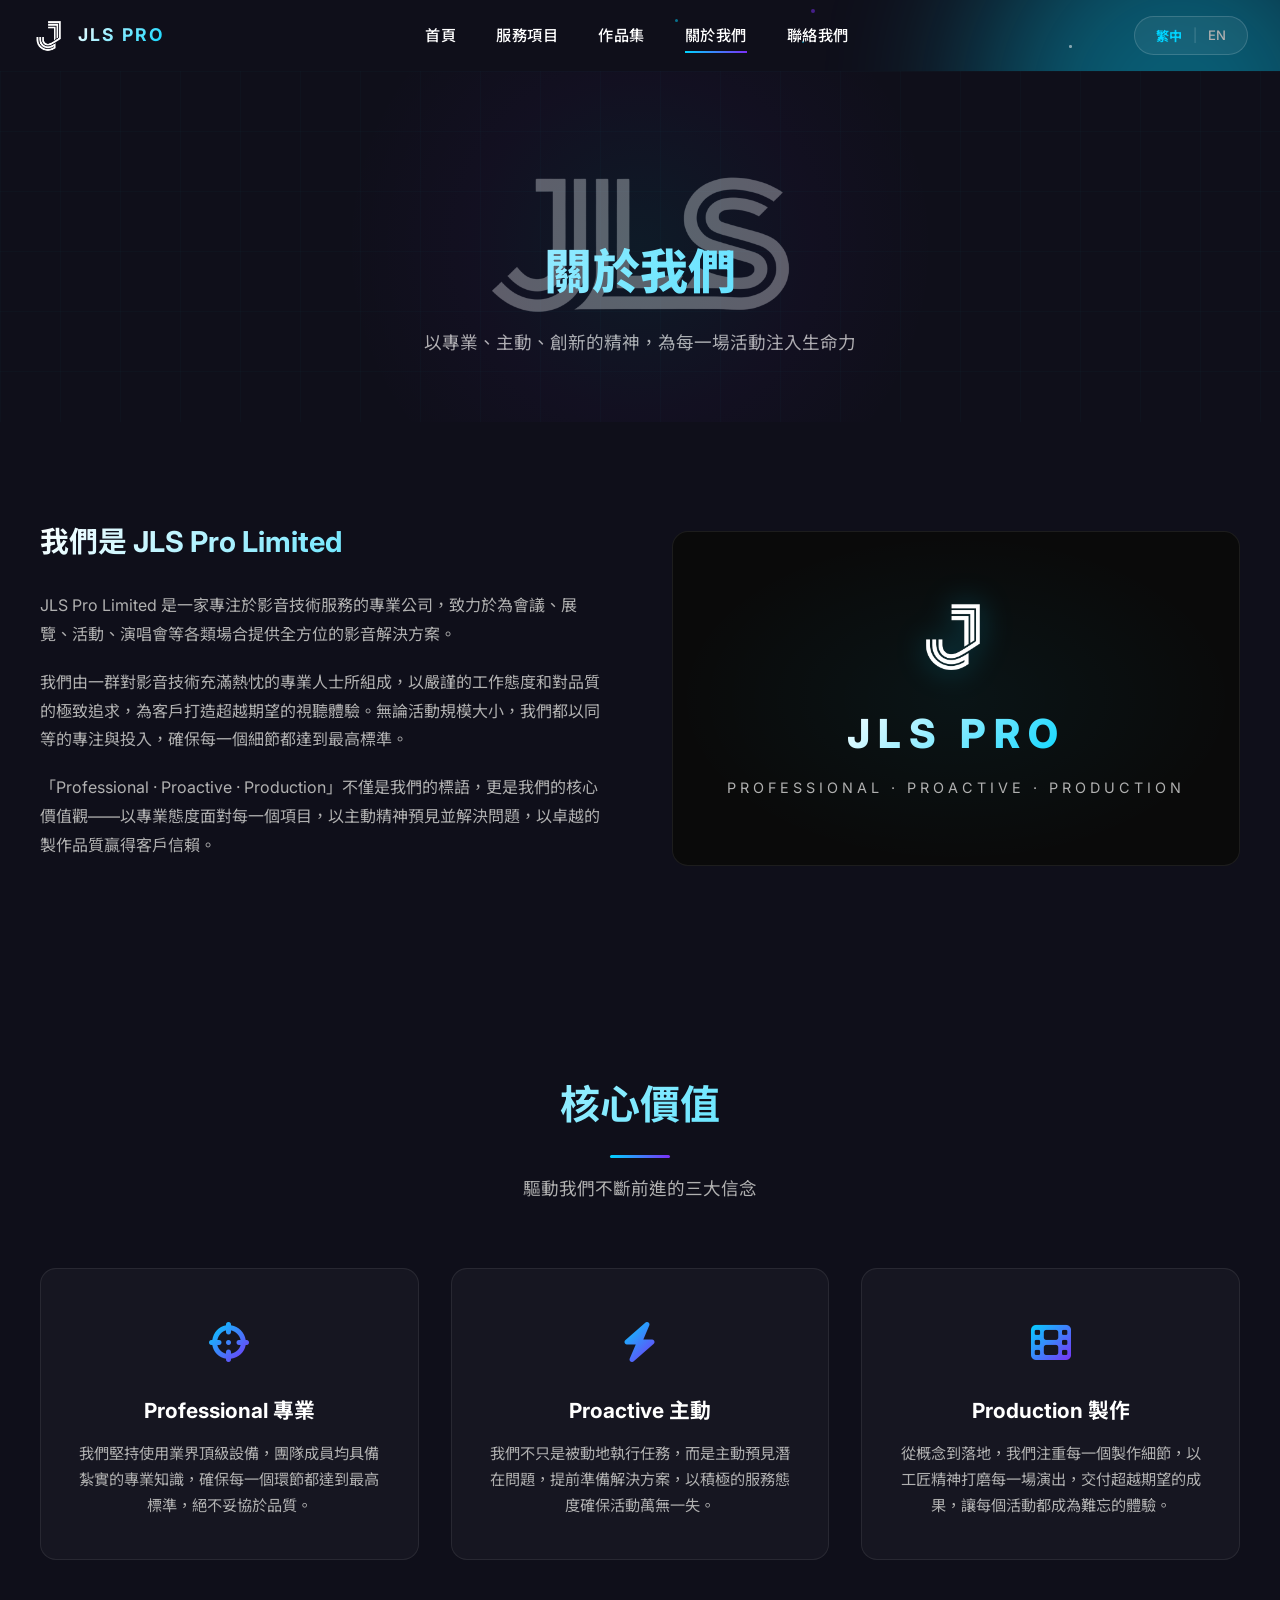
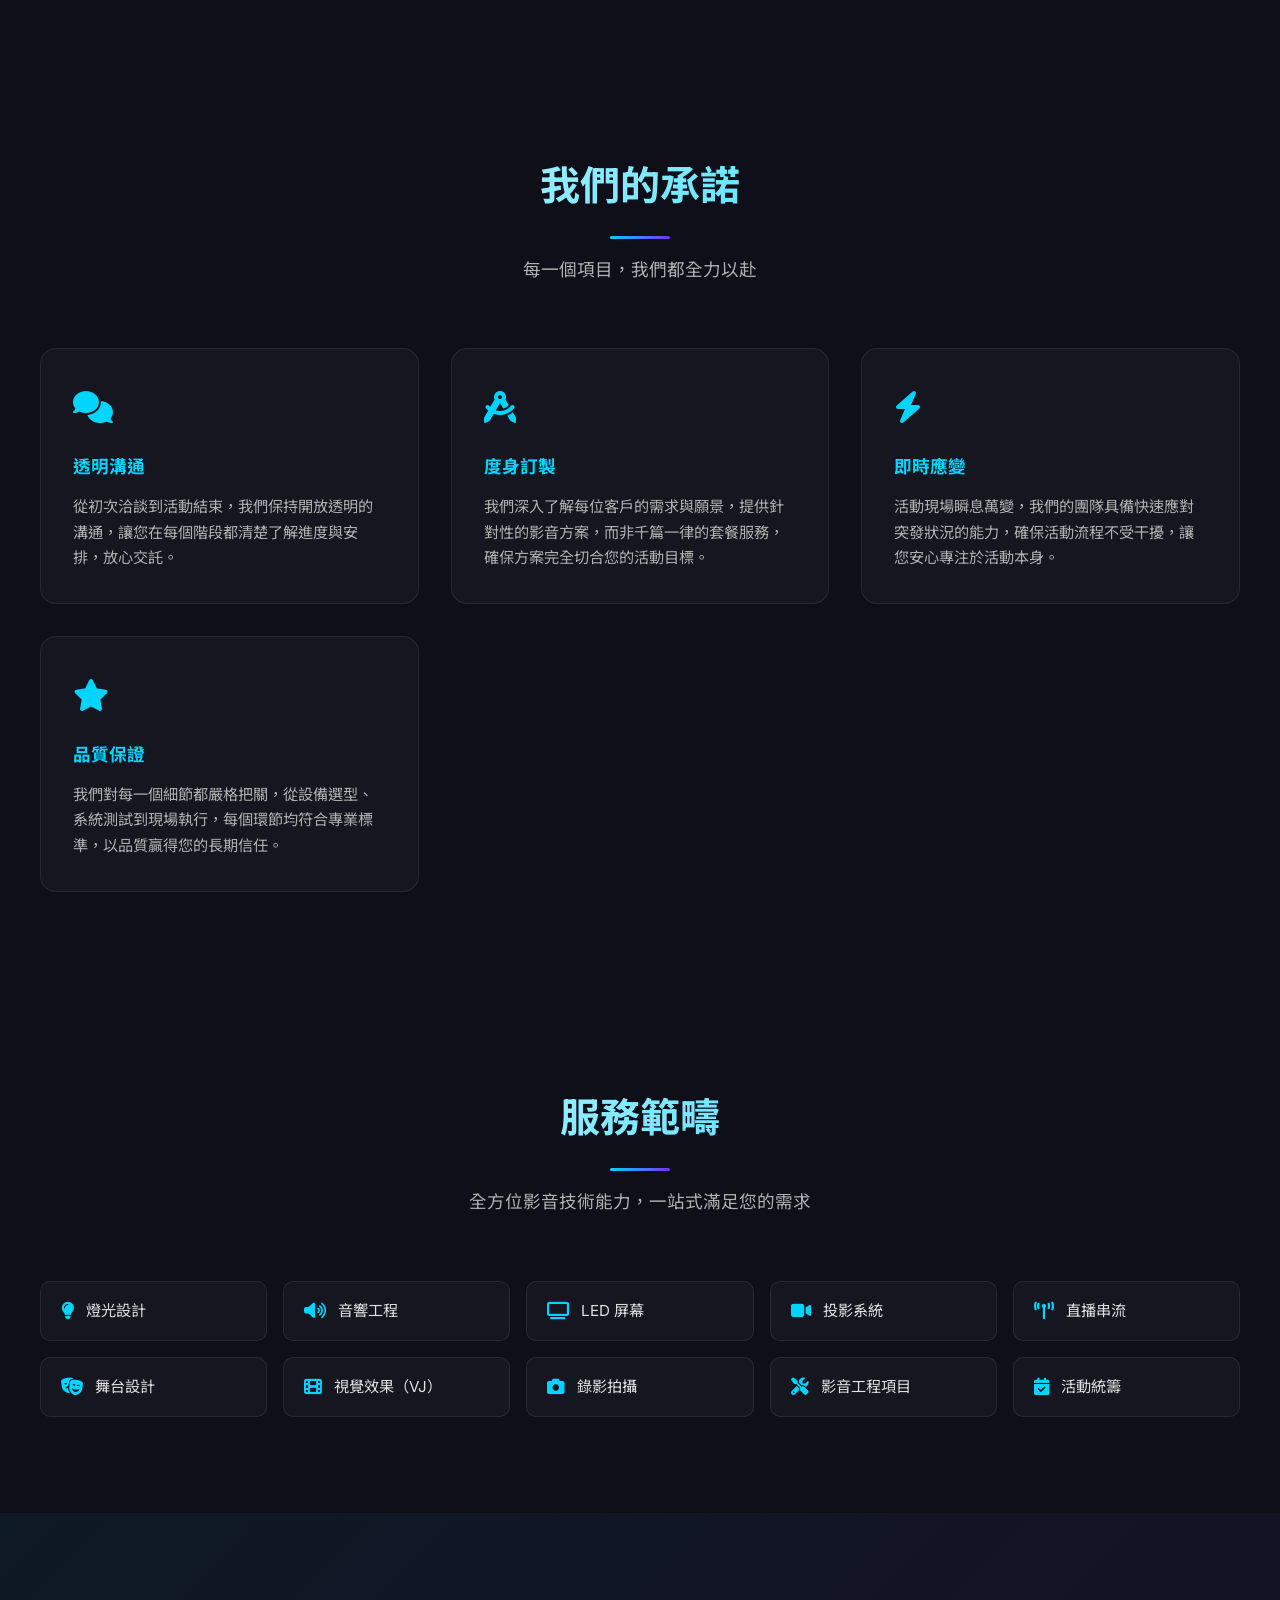
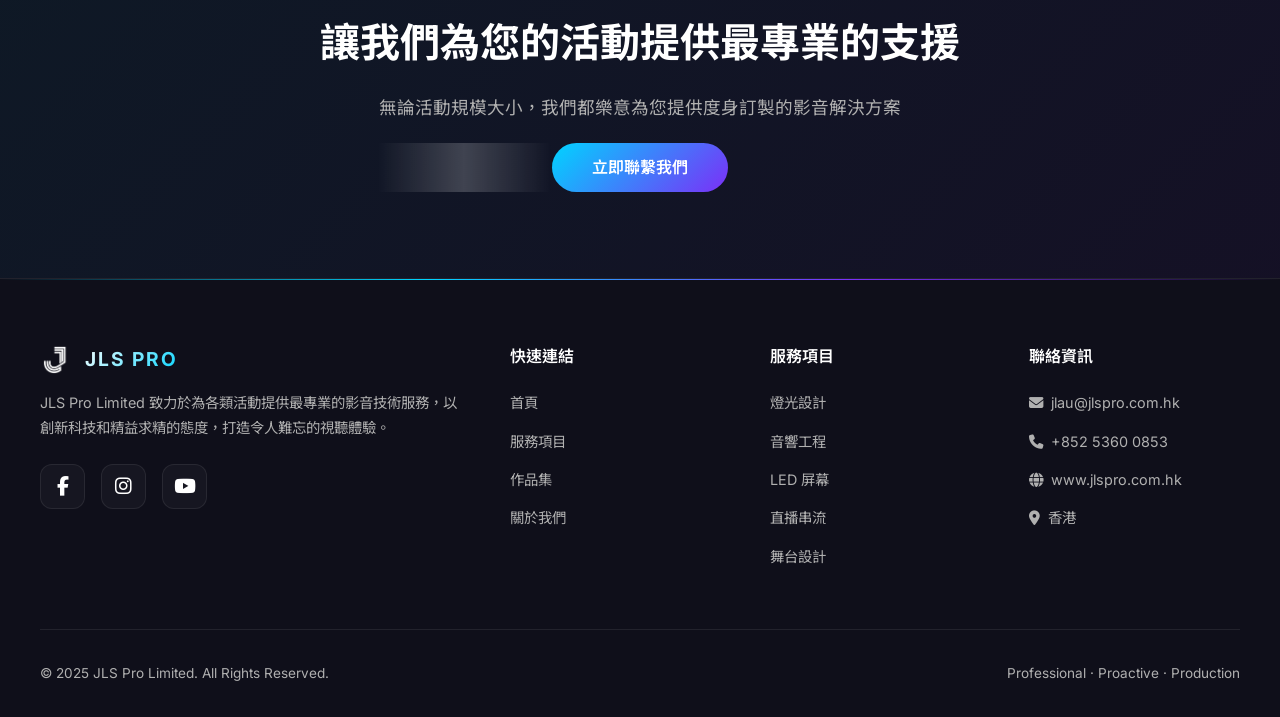
==== commit 96639a85: "UI improvements based on user feedback: 1. Homepage: Changed JLS image from hero brand mark to water" ====
--- a/about.html
+++ b/about.html
@@ -71,6 +71,14 @@
     </style>
 </head>
 <body>
+
+    <!-- Page Background Effects -->
+    <div class="page-bg-effects">
+        <div class="glow-orb glow-orb-1"></div>
+        <div class="glow-orb glow-orb-2"></div>
+        <div class="glow-orb glow-orb-3"></div>
+        <div class="page-particles"></div>
+    </div>
     <!-- Navigation -->
     <nav class="navbar scrolled">
         <div class="nav-container">
--- a/assets/css/style.css
+++ b/assets/css/style.css
@@ -316,6 +316,20 @@
         transform: scale(1.05);
     }
 }
+/* Hero Watermark (same style as page-brand-watermark) */
+.hero-watermark {
+    position: absolute;
+    top: 50%;
+    left: 50%;
+    transform: translate(-50%, -50%);
+    width: 500px;
+    max-width: 80%;
+    height: auto;
+    opacity: 0.33;
+    pointer-events: none;
+    z-index: 1;
+}
+
 
 /* Hero Main Title - JLS PRO as CSS text */
 .hero-brand-title {
@@ -1376,7 +1390,7 @@
     width: 500px;
     max-width: 80%;
     height: auto;
-    opacity: 0.04;
+    opacity: 0.33;
     pointer-events: none;
 }
 
@@ -1439,6 +1453,114 @@
     color: var(--accent-blue);
 }
 
+
+/* ========================================
+   Page Background Effects (shared across all pages)
+   ======================================== */
+.page-bg-effects {
+    position: fixed;
+    top: 0;
+    left: 0;
+    width: 100%;
+    height: 100%;
+    z-index: 0;
+    pointer-events: none;
+    overflow: hidden;
+}
+
+.page-bg-effects .glow-orb {
+    position: absolute;
+    border-radius: 50%;
+    filter: blur(80px);
+    opacity: 0.4;
+    animation: orb-float 8s ease-in-out infinite;
+}
+
+.page-bg-effects .glow-orb-1 {
+    width: 400px;
+    height: 400px;
+    background: var(--accent-blue);
+    top: -100px;
+    right: -100px;
+    animation-delay: 0s;
+}
+
+.page-bg-effects .glow-orb-2 {
+    width: 350px;
+    height: 350px;
+    background: var(--accent-purple);
+    bottom: -80px;
+    left: -80px;
+    animation-delay: 3s;
+}
+
+.page-bg-effects .glow-orb-3 {
+    width: 250px;
+    height: 250px;
+    background: linear-gradient(135deg, var(--accent-blue), var(--accent-purple));
+    top: 50%;
+    left: 50%;
+    transform: translate(-50%, -50%);
+    animation-delay: 5s;
+    opacity: 0.2;
+    animation-name: orb-float-center;
+}
+
+.page-bg-effects .moving-dot {
+    position: absolute;
+    width: 2px;
+    height: 2px;
+    background: var(--accent-blue);
+    border-radius: 50%;
+    opacity: 0.5;
+}
+
+/* Moving dot drift animations - different directions */
+@keyframes dot-drift-0 {
+    0%, 100% { transform: translate(0, 0); opacity: 0.3; }
+    25% { transform: translate(60px, -80px); opacity: 0.7; }
+    50% { transform: translate(-40px, -120px); opacity: 0.5; }
+    75% { transform: translate(80px, -40px); opacity: 0.8; }
+}
+
+@keyframes dot-drift-1 {
+    0%, 100% { transform: translate(0, 0); opacity: 0.4; }
+    25% { transform: translate(-70px, 50px); opacity: 0.6; }
+    50% { transform: translate(90px, 80px); opacity: 0.8; }
+    75% { transform: translate(-30px, -60px); opacity: 0.5; }
+}
+
+@keyframes dot-drift-2 {
+    0%, 100% { transform: translate(0, 0); opacity: 0.5; }
+    25% { transform: translate(100px, 30px); opacity: 0.7; }
+    50% { transform: translate(50px, -90px); opacity: 0.3; }
+    75% { transform: translate(-60px, 70px); opacity: 0.6; }
+}
+
+@keyframes dot-drift-3 {
+    0%, 100% { transform: translate(0, 0); opacity: 0.3; }
+    25% { transform: translate(-50px, -70px); opacity: 0.8; }
+    50% { transform: translate(70px, 40px); opacity: 0.4; }
+    75% { transform: translate(20px, -100px); opacity: 0.7; }
+}
+
+@keyframes dot-drift-4 {
+    0%, 100% { transform: translate(0, 0); opacity: 0.4; }
+    25% { transform: translate(40px, 90px); opacity: 0.6; }
+    50% { transform: translate(-80px, -30px); opacity: 0.8; }
+    75% { transform: translate(60px, -50px); opacity: 0.3; }
+}
+
+/* Ensure page content stays above the fixed background */
+.navbar,
+.page-header,
+.section,
+.cta-section,
+.footer {
+    position: relative;
+    z-index: 1;
+}
+
 /* ========================================
    Responsive Design
    ======================================== */
@@ -1591,6 +1713,25 @@
         width: 150px;
         height: 150px;
     }
+
+    .hero-watermark {
+        width: 300px;
+    }
+
+    .page-bg-effects .glow-orb-1 {
+        width: 200px;
+        height: 200px;
+    }
+
+    .page-bg-effects .glow-orb-2 {
+        width: 180px;
+        height: 180px;
+    }
+
+    .page-bg-effects .glow-orb-3 {
+        width: 150px;
+        height: 150px;
+    }
 }
 
 /* ========================================
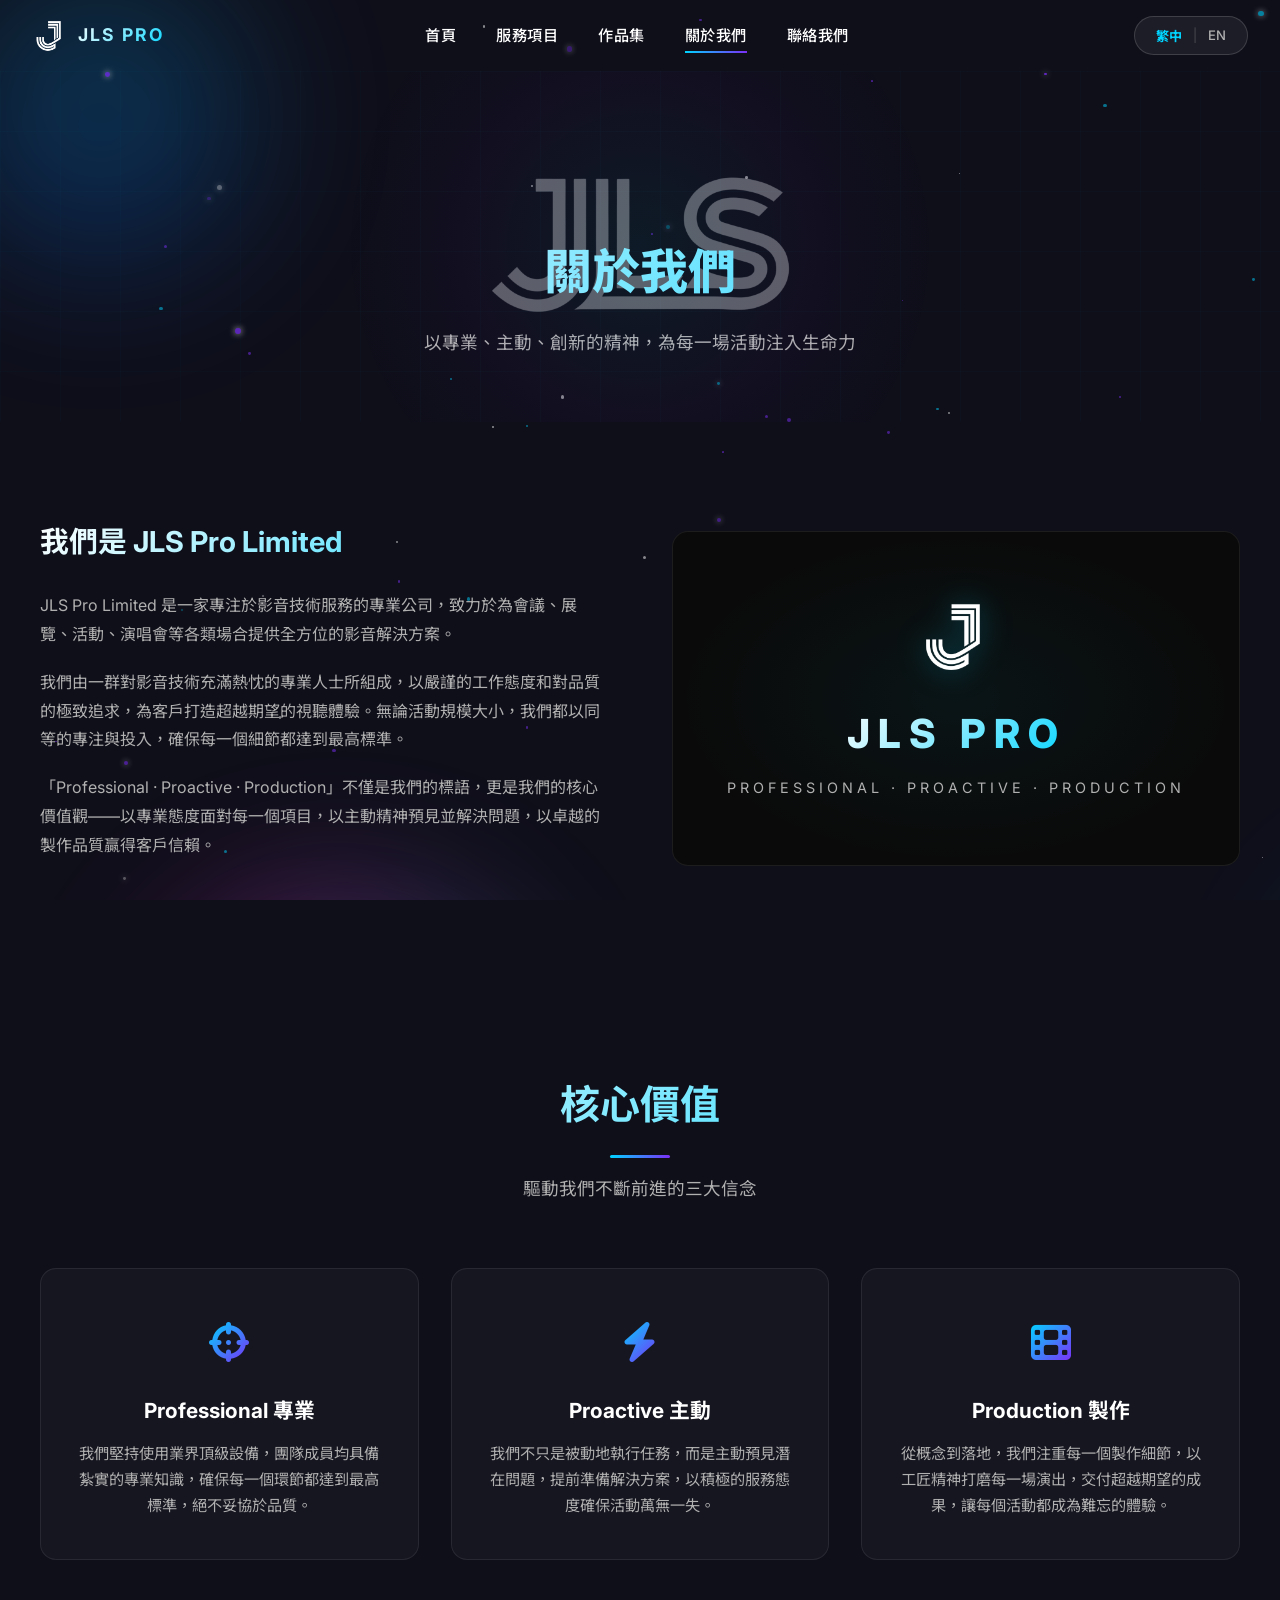
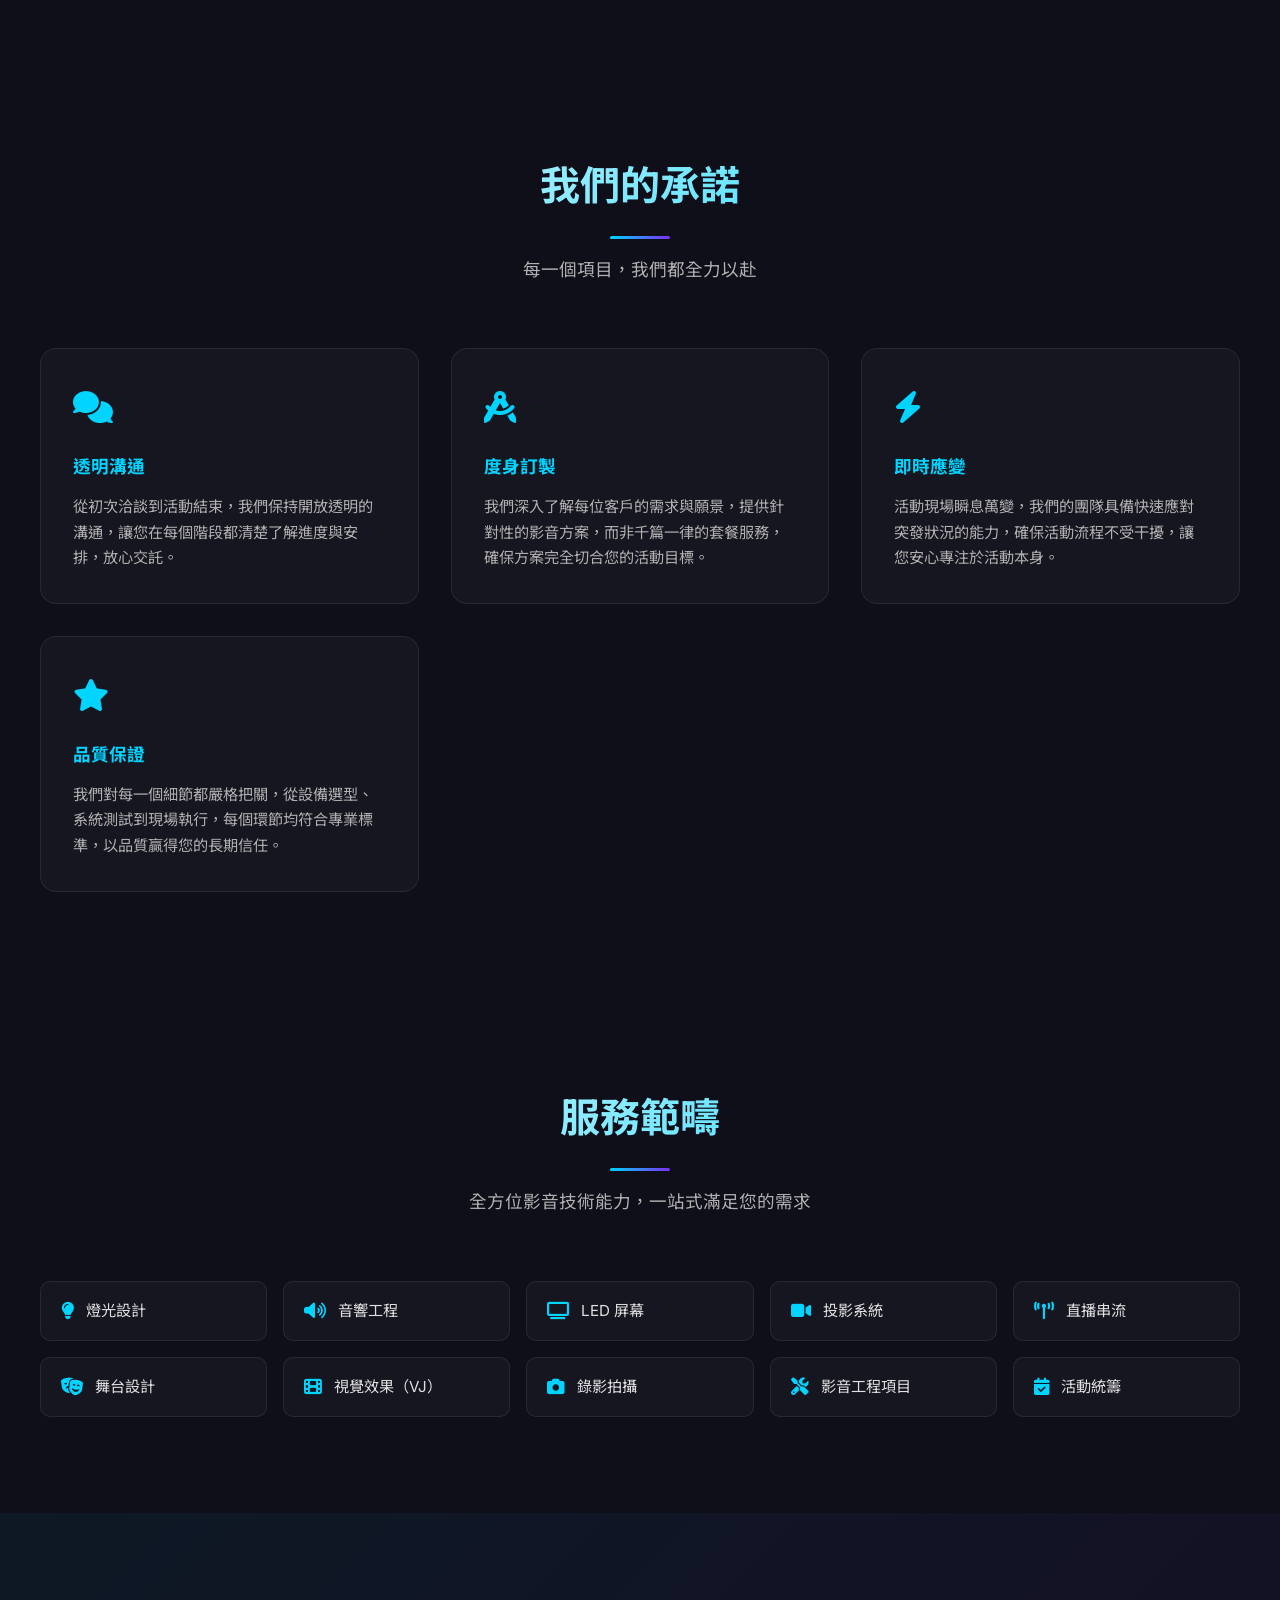
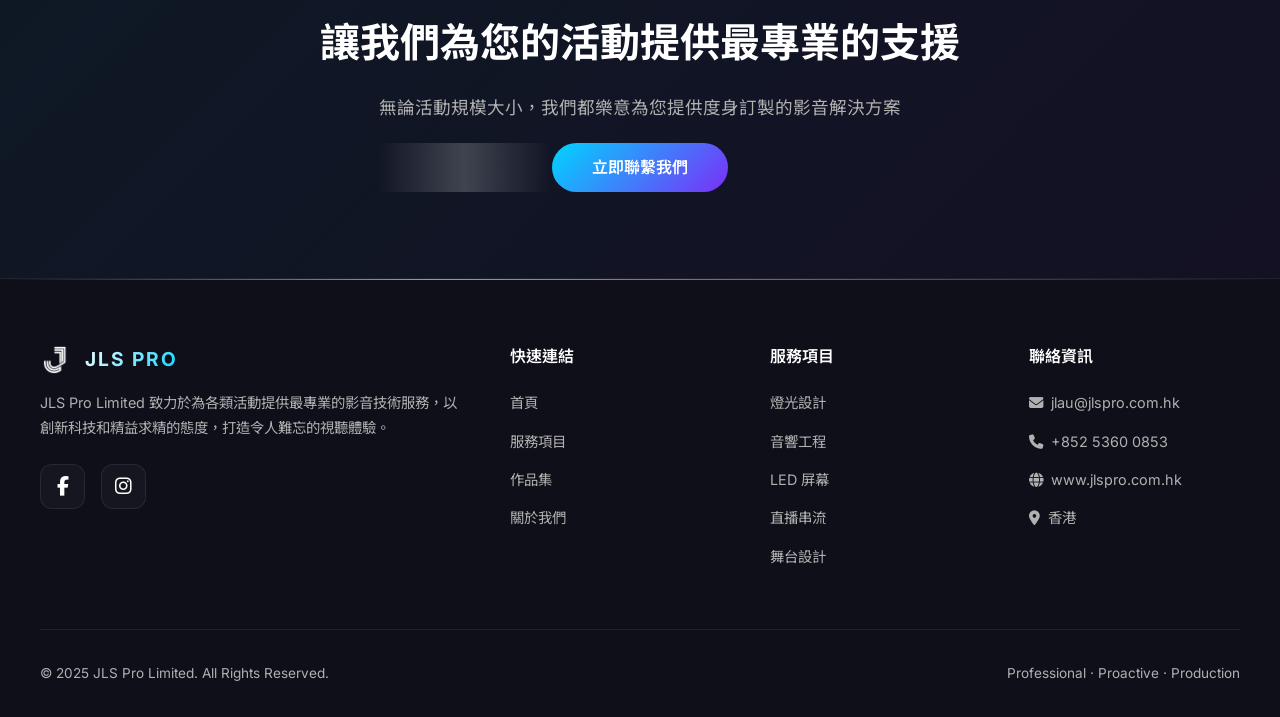
==== commit 9b47de66: "Fix: prevent '視聽體驗' line break in hero subtitle; remove YouTube icons from all pages - Wrapped '視聽體驗" ====
--- a/about.html
+++ b/about.html
@@ -237,7 +237,6 @@
                 <div class="social-links" style="margin-top: 1.5rem;">
                     <a href="https://www.facebook.com/profile.php?id=61583541550779" target="_blank" class="social-link"><i class="fab fa-facebook-f"></i></a>
                     <a href="#" class="social-link"><i class="fab fa-instagram"></i></a>
-                    <a href="#" class="social-link"><i class="fab fa-youtube"></i></a>
                 </div>
             </div>
             <div class="footer-col">
--- a/assets/css/style.css
+++ b/assets/css/style.css
@@ -1468,6 +1468,28 @@
     overflow: hidden;
 }
 
+/* When page-bg-effects is present, make content backgrounds transparent so glow shows through */
+body:has(.page-bg-effects) .page-header {
+    background: transparent;
+}
+
+body:has(.page-bg-effects) .hero {
+    background: transparent;
+}
+
+body:has(.page-bg-effects) .section-dark,
+body:has(.page-bg-effects) .section-darker {
+    background: transparent;
+}
+
+body:has(.page-bg-effects) .cta-section {
+    background: transparent;
+}
+
+body:has(.page-bg-effects) .footer {
+    background: transparent;
+}
+
 .page-bg-effects .glow-orb {
     position: absolute;
     border-radius: 50%;
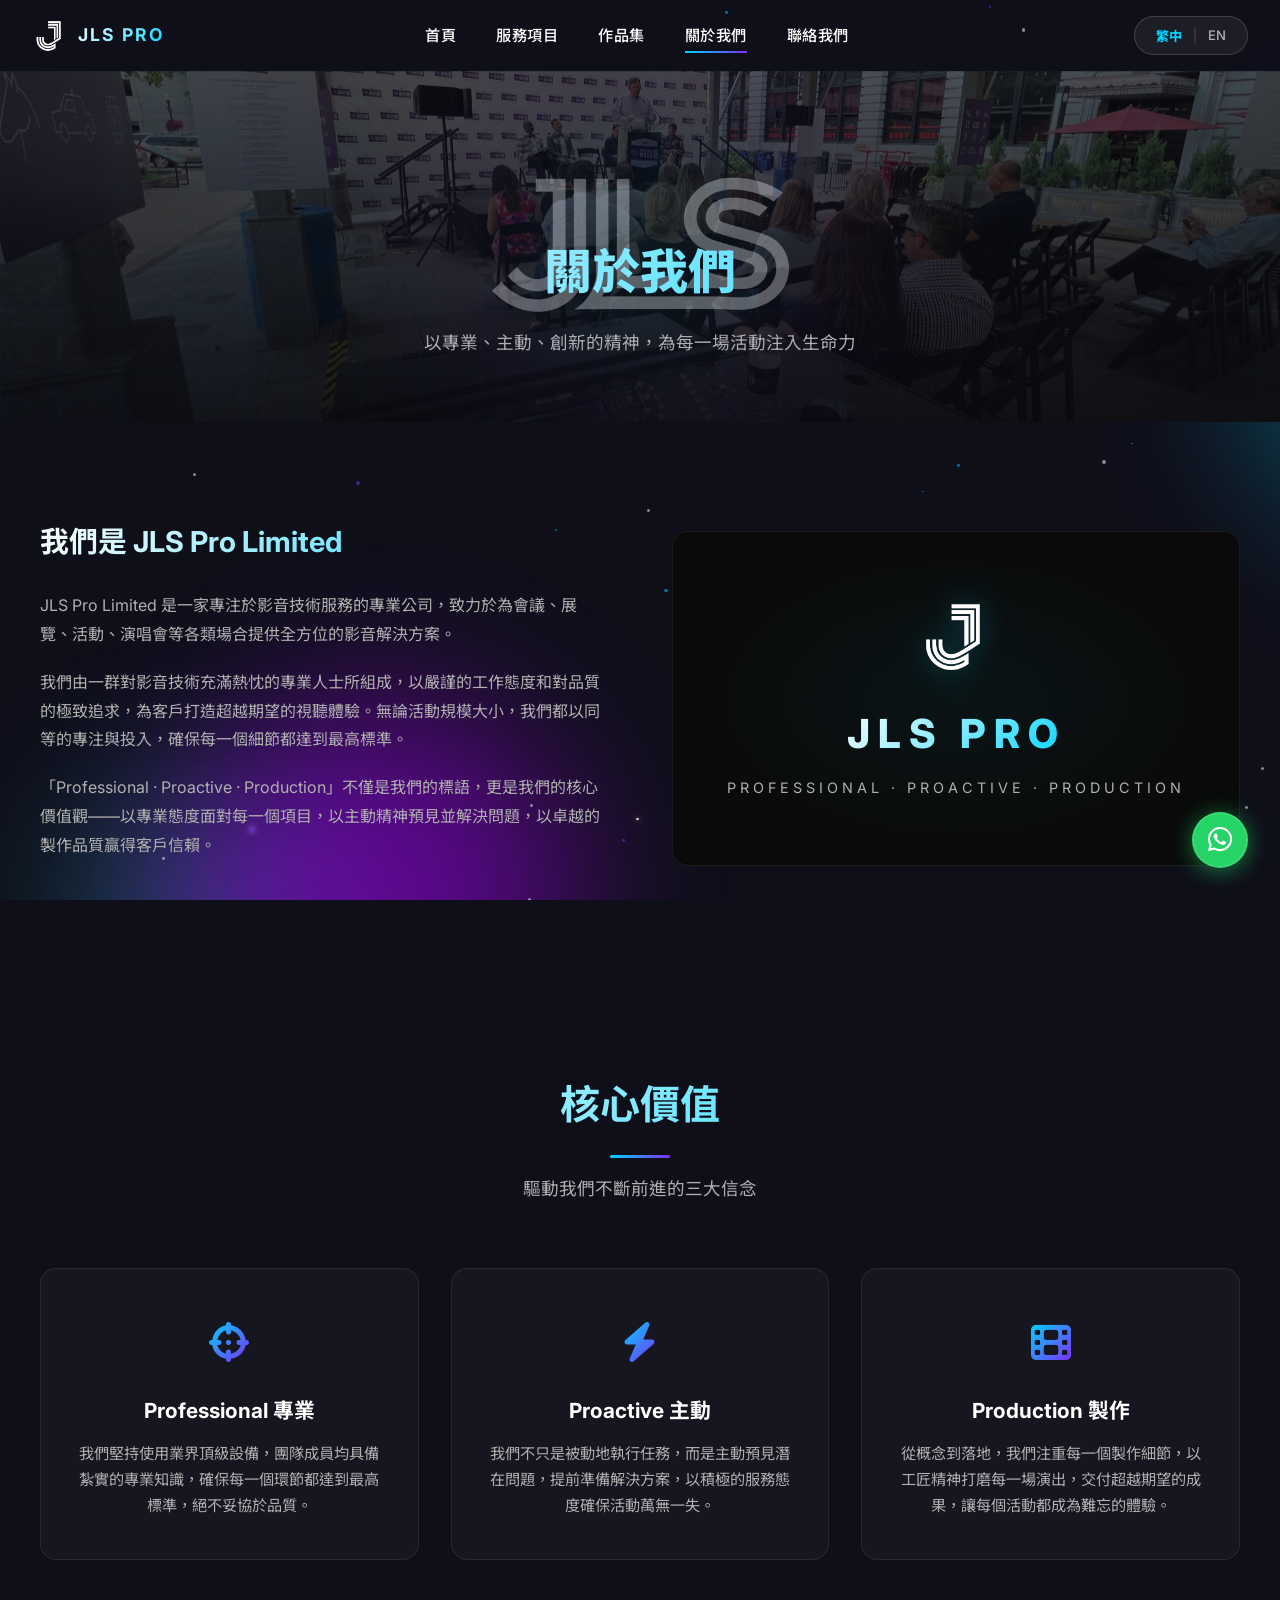
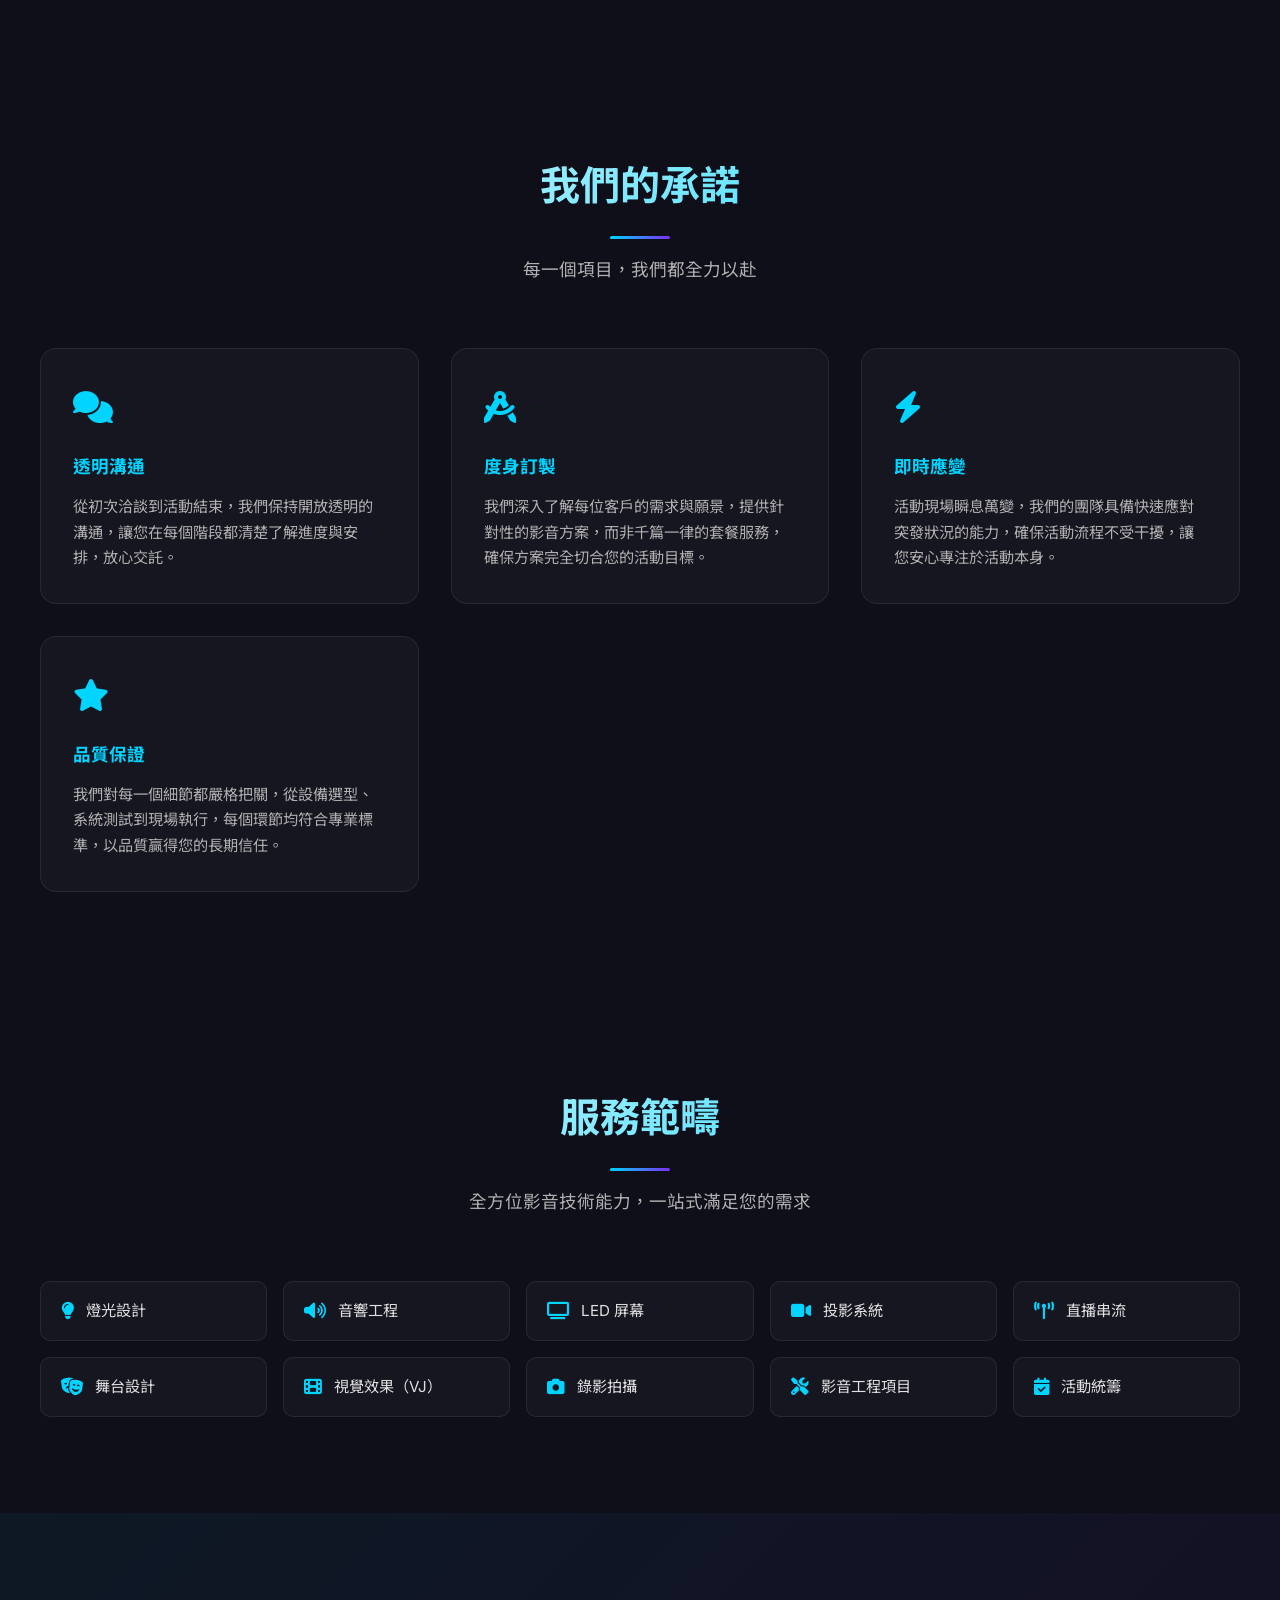
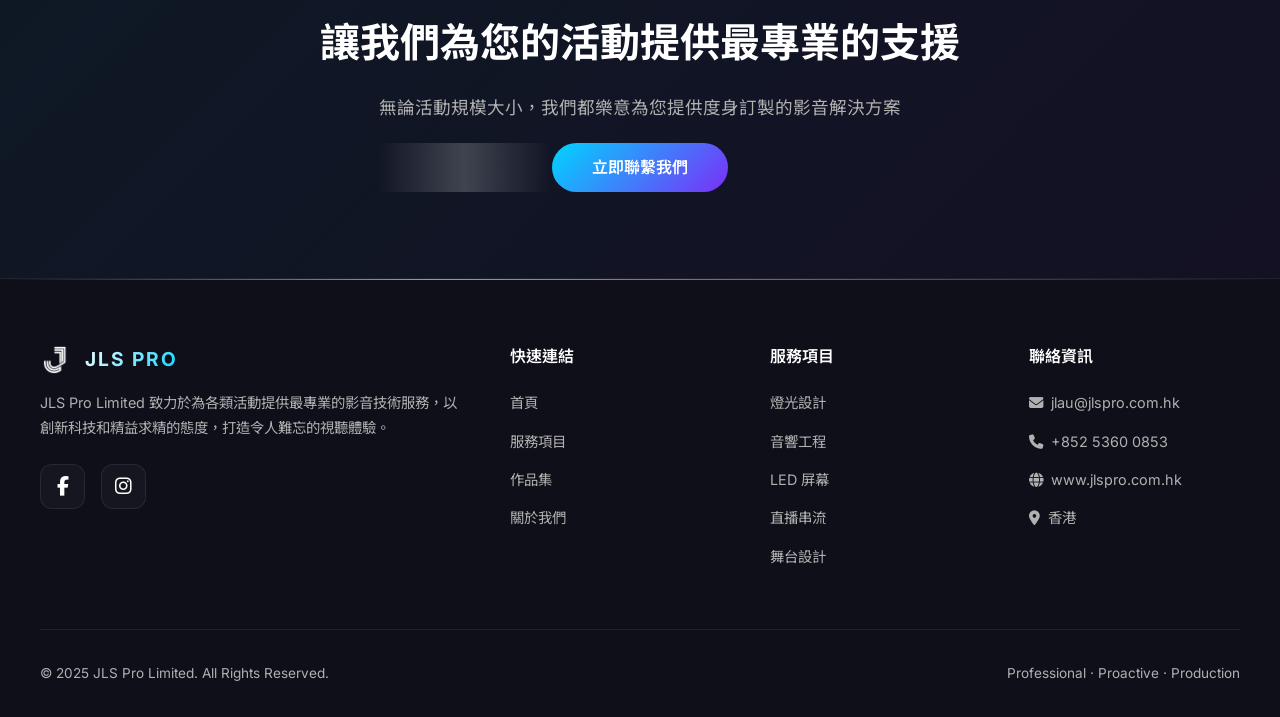
==== commit c21453ba: "Enhancement: WhatsApp button, contact form upgrade, brand showcase, service process, hero video & ph" ====
--- a/about.html
+++ b/about.html
@@ -107,7 +107,7 @@
     </nav>
 
     <!-- Page Header -->
-    <section class="page-header">
+    <section class="page-header" style="background-image: linear-gradient(180deg, rgba(10,10,15,0.7) 0%, rgba(10,10,15,0.95) 100%), url('assets/images/photos/sound-mixing-desk.jpeg'); background-size: cover; background-position: center;">
         <img src="assets/images/JLSw.png" alt="" class="page-brand-watermark">
         <h1 data-zh="關於我們" data-en="About Us">關於我們</h1>
         <p data-zh="以專業、主動、創新的精神，為每一場活動注入生命力" data-en="Infusing every event with life through professionalism, proactivity, and innovation">以專業、主動、創新的精神，為每一場活動注入生命力</p>
@@ -225,6 +225,14 @@
         </div>
     </section>
 
+    <!-- WhatsApp Floating Button -->
+    <div class="whatsapp-float">
+        <span class="whatsapp-tooltip" data-zh="WhatsApp 聯繫我們" data-en="Chat with us on WhatsApp">WhatsApp 聯繫我們</span>
+        <a href="https://wa.me/85253600853" target="_blank" rel="noopener noreferrer" aria-label="WhatsApp">
+            <i class="fab fa-whatsapp"></i>
+        </a>
+    </div>
+
     <!-- Footer -->
     <footer class="footer">
         <div class="footer-grid">
--- a/assets/css/style.css
+++ b/assets/css/style.css
@@ -201,21 +201,7 @@
 }
 
 .hero-grid-lines {
-    position: absolute;
-    top: 0;
-    left: 0;
-    width: 100%;
-    height: 100%;
-    background-image: 
-        linear-gradient(rgba(0, 212, 255, 0.03) 1px, transparent 1px),
-        linear-gradient(90deg, rgba(0, 212, 255, 0.03) 1px, transparent 1px);
-    background-size: 80px 80px;
-    animation: grid-move 20s linear infinite;
-}
-
-@keyframes grid-move {
-    0% { transform: perspective(500px) rotateX(60deg) translateY(0); }
-    100% { transform: perspective(500px) rotateX(60deg) translateY(80px); }
+    display: none;
 }
 
 /* Hero Glow Orbs */
@@ -445,7 +431,7 @@
 .hero-subtitle {
     font-size: 1.1rem;
     color: var(--text-gray);
-    max-width: 650px;
+    max-width: 750px;
     margin: 0 auto 2.5rem;
     line-height: 1.8;
     animation: fadeInUp 1s ease 0.7s both;
@@ -1815,3 +1801,369 @@
         backdrop-filter: blur(10px);
     }
 }
+
+
+/* ========================================
+   WhatsApp Floating Button
+   ======================================== */
+.whatsapp-float {
+    position: fixed;
+    bottom: 2rem;
+    right: 2rem;
+    z-index: 9999;
+    display: flex;
+    align-items: center;
+    gap: 0.75rem;
+}
+
+.whatsapp-float a {
+    display: flex;
+    align-items: center;
+    justify-content: center;
+    width: 56px;
+    height: 56px;
+    border-radius: 50%;
+    background: #25D366;
+    color: #fff;
+    font-size: 1.75rem;
+    text-decoration: none;
+    box-shadow: 0 4px 20px rgba(37, 211, 102, 0.4), 0 0 30px rgba(37, 211, 102, 0.2);
+    transition: all 0.3s ease;
+    border: 2px solid rgba(255, 255, 255, 0.1);
+}
+
+.whatsapp-float a:hover {
+    transform: scale(1.1);
+    box-shadow: 0 6px 30px rgba(37, 211, 102, 0.6), 0 0 40px rgba(37, 211, 102, 0.3);
+    background: #20ba5a;
+}
+
+.whatsapp-float .whatsapp-tooltip {
+    background: rgba(15, 15, 20, 0.85);
+    backdrop-filter: blur(12px);
+    border: 1px solid rgba(255, 255, 255, 0.1);
+    color: #fff;
+    padding: 0.5rem 1rem;
+    border-radius: 8px;
+    font-size: 0.85rem;
+    white-space: nowrap;
+    opacity: 0;
+    transform: translateX(10px);
+    transition: all 0.3s ease;
+    pointer-events: none;
+}
+
+.whatsapp-float:hover .whatsapp-tooltip {
+    opacity: 1;
+    transform: translateX(0);
+}
+
+@media (max-width: 768px) {
+    .whatsapp-float {
+        bottom: 1.5rem;
+        right: 1.5rem;
+    }
+    .whatsapp-float a {
+        width: 50px;
+        height: 50px;
+        font-size: 1.5rem;
+    }
+    .whatsapp-float .whatsapp-tooltip {
+        display: none;
+    }
+}
+
+/* ========================================
+   Equipment Brands Section
+   ======================================== */
+.brands-section {
+    padding: 4rem 0;
+    overflow: hidden;
+}
+
+.brands-section .section-header {
+    margin-bottom: 2.5rem;
+}
+
+.brands-marquee-wrapper {
+    position: relative;
+    overflow: hidden;
+    padding: 1.5rem 0;
+}
+
+.brands-marquee-wrapper::before,
+.brands-marquee-wrapper::after {
+    content: '';
+    position: absolute;
+    top: 0;
+    bottom: 0;
+    width: 100px;
+    z-index: 2;
+    pointer-events: none;
+}
+
+.brands-marquee-wrapper::before {
+    left: 0;
+    background: linear-gradient(to right, var(--bg-dark), transparent);
+}
+
+.brands-marquee-wrapper::after {
+    right: 0;
+    background: linear-gradient(to left, var(--bg-dark), transparent);
+}
+
+.brands-marquee {
+    display: flex;
+    gap: 3rem;
+    animation: marquee-scroll 30s linear infinite;
+    width: max-content;
+}
+
+.brands-marquee:hover {
+    animation-play-state: paused;
+}
+
+.brand-item {
+    display: flex;
+    align-items: center;
+    justify-content: center;
+    padding: 1rem 2rem;
+    background: rgba(255, 255, 255, 0.03);
+    border: 1px solid rgba(255, 255, 255, 0.08);
+    border-radius: 12px;
+    min-width: 160px;
+    height: 70px;
+    transition: all 0.3s ease;
+    flex-shrink: 0;
+}
+
+.brand-item:hover {
+    background: rgba(255, 255, 255, 0.06);
+    border-color: rgba(0, 212, 255, 0.3);
+    transform: translateY(-2px);
+}
+
+.brand-item img {
+    max-height: 40px;
+    max-width: 140px;
+    opacity: 0.7;
+    filter: brightness(2) grayscale(1);
+    transition: all 0.3s ease;
+}
+
+.brand-item:hover img {
+    opacity: 1;
+    filter: brightness(2) grayscale(0);
+}
+
+.brand-item span {
+    font-family: 'Inter', sans-serif;
+    font-size: 0.9rem;
+    font-weight: 600;
+    color: rgba(255, 255, 255, 0.6);
+    letter-spacing: 0.5px;
+    transition: color 0.3s ease;
+}
+
+.brand-item:hover span {
+    color: rgba(255, 255, 255, 0.9);
+}
+
+@keyframes marquee-scroll {
+    0% { transform: translateX(0); }
+    100% { transform: translateX(-50%); }
+}
+
+/* ========================================
+   Service Process / Timeline
+   ======================================== */
+.process-section {
+    padding: 4rem 0;
+}
+
+.process-timeline {
+    display: flex;
+    justify-content: space-between;
+    align-items: flex-start;
+    position: relative;
+    padding: 2rem 0;
+    max-width: 1000px;
+    margin: 0 auto;
+}
+
+.process-timeline::before {
+    content: '';
+    position: absolute;
+    top: 45px;
+    left: 10%;
+    right: 10%;
+    height: 2px;
+    background: linear-gradient(90deg, var(--accent-blue), var(--accent-purple));
+    opacity: 0.5;
+}
+
+.process-step {
+    display: flex;
+    flex-direction: column;
+    align-items: center;
+    text-align: center;
+    position: relative;
+    z-index: 1;
+    flex: 1;
+    padding: 0 0.5rem;
+}
+
+.process-step-number {
+    width: 50px;
+    height: 50px;
+    border-radius: 50%;
+    background: linear-gradient(135deg, var(--accent-blue), var(--accent-purple));
+    display: flex;
+    align-items: center;
+    justify-content: center;
+    font-size: 1.2rem;
+    font-weight: 700;
+    color: #fff;
+    margin-bottom: 1rem;
+    box-shadow: 0 4px 15px rgba(0, 212, 255, 0.3);
+    transition: all 0.3s ease;
+}
+
+.process-step:hover .process-step-number {
+    transform: scale(1.15);
+    box-shadow: 0 6px 25px rgba(0, 212, 255, 0.5);
+}
+
+.process-step-icon {
+    font-size: 1.5rem;
+    margin-bottom: 0.75rem;
+    background: linear-gradient(135deg, var(--accent-blue), var(--accent-purple));
+    -webkit-background-clip: text;
+    -webkit-text-fill-color: transparent;
+    background-clip: text;
+}
+
+.process-step h4 {
+    font-size: 0.95rem;
+    color: var(--text-white);
+    margin-bottom: 0.4rem;
+    font-weight: 600;
+}
+
+.process-step p {
+    font-size: 0.8rem;
+    color: var(--text-gray);
+    max-width: 140px;
+}
+
+@media (max-width: 768px) {
+    .process-timeline {
+        flex-direction: column;
+        align-items: flex-start;
+        gap: 2rem;
+        padding-left: 2rem;
+    }
+    .process-timeline::before {
+        top: 0;
+        bottom: 0;
+        left: 24px;
+        right: auto;
+        width: 2px;
+        height: 100%;
+    }
+    .process-step {
+        flex-direction: row;
+        text-align: left;
+        gap: 1.5rem;
+    }
+    .process-step-number {
+        flex-shrink: 0;
+        margin-bottom: 0;
+    }
+    .process-step p {
+        max-width: none;
+    }
+}
+
+/* ========================================
+   Hero Video Background
+   ======================================== */
+.hero-video-bg {
+    position: absolute;
+    top: 0;
+    left: 0;
+    width: 100%;
+    height: 100%;
+    object-fit: cover;
+    z-index: 0;
+    opacity: 0.3;
+}
+
+.hero-video-overlay {
+    position: absolute;
+    top: 0;
+    left: 0;
+    width: 100%;
+    height: 100%;
+    background: linear-gradient(180deg, rgba(10, 10, 15, 0.4) 0%, rgba(10, 10, 15, 0.8) 100%);
+    z-index: 1;
+}
+
+.hero .hero-content {
+    position: relative;
+    z-index: 2;
+}
+
+.hero .hero-glow-orbs {
+    z-index: 1;
+}
+
+.hero .hero-scroll-indicator {
+    z-index: 2;
+}
+
+/* ========================================
+   Image Carousel / Hero Slideshow
+   ======================================== */
+.hero-slideshow {
+    position: absolute;
+    top: 0;
+    left: 0;
+    width: 100%;
+    height: 100%;
+    z-index: 0;
+    overflow: hidden;
+}
+
+.hero-slideshow img {
+    position: absolute;
+    top: 0;
+    left: 0;
+    width: 100%;
+    height: 100%;
+    object-fit: cover;
+    opacity: 0;
+    transition: opacity 1.5s ease-in-out;
+}
+
+.hero-slideshow img.active {
+    opacity: 0.35;
+}
+
+/* ========================================
+   Photo Sections Enhancement
+   ======================================== */
+.service-photo-banner {
+    width: 100%;
+    height: 300px;
+    object-fit: cover;
+    border-radius: 16px;
+    margin-bottom: 2rem;
+    border: 1px solid rgba(255, 255, 255, 0.05);
+}
+
+@media (max-width: 768px) {
+    .service-photo-banner {
+        height: 200px;
+    }
+}
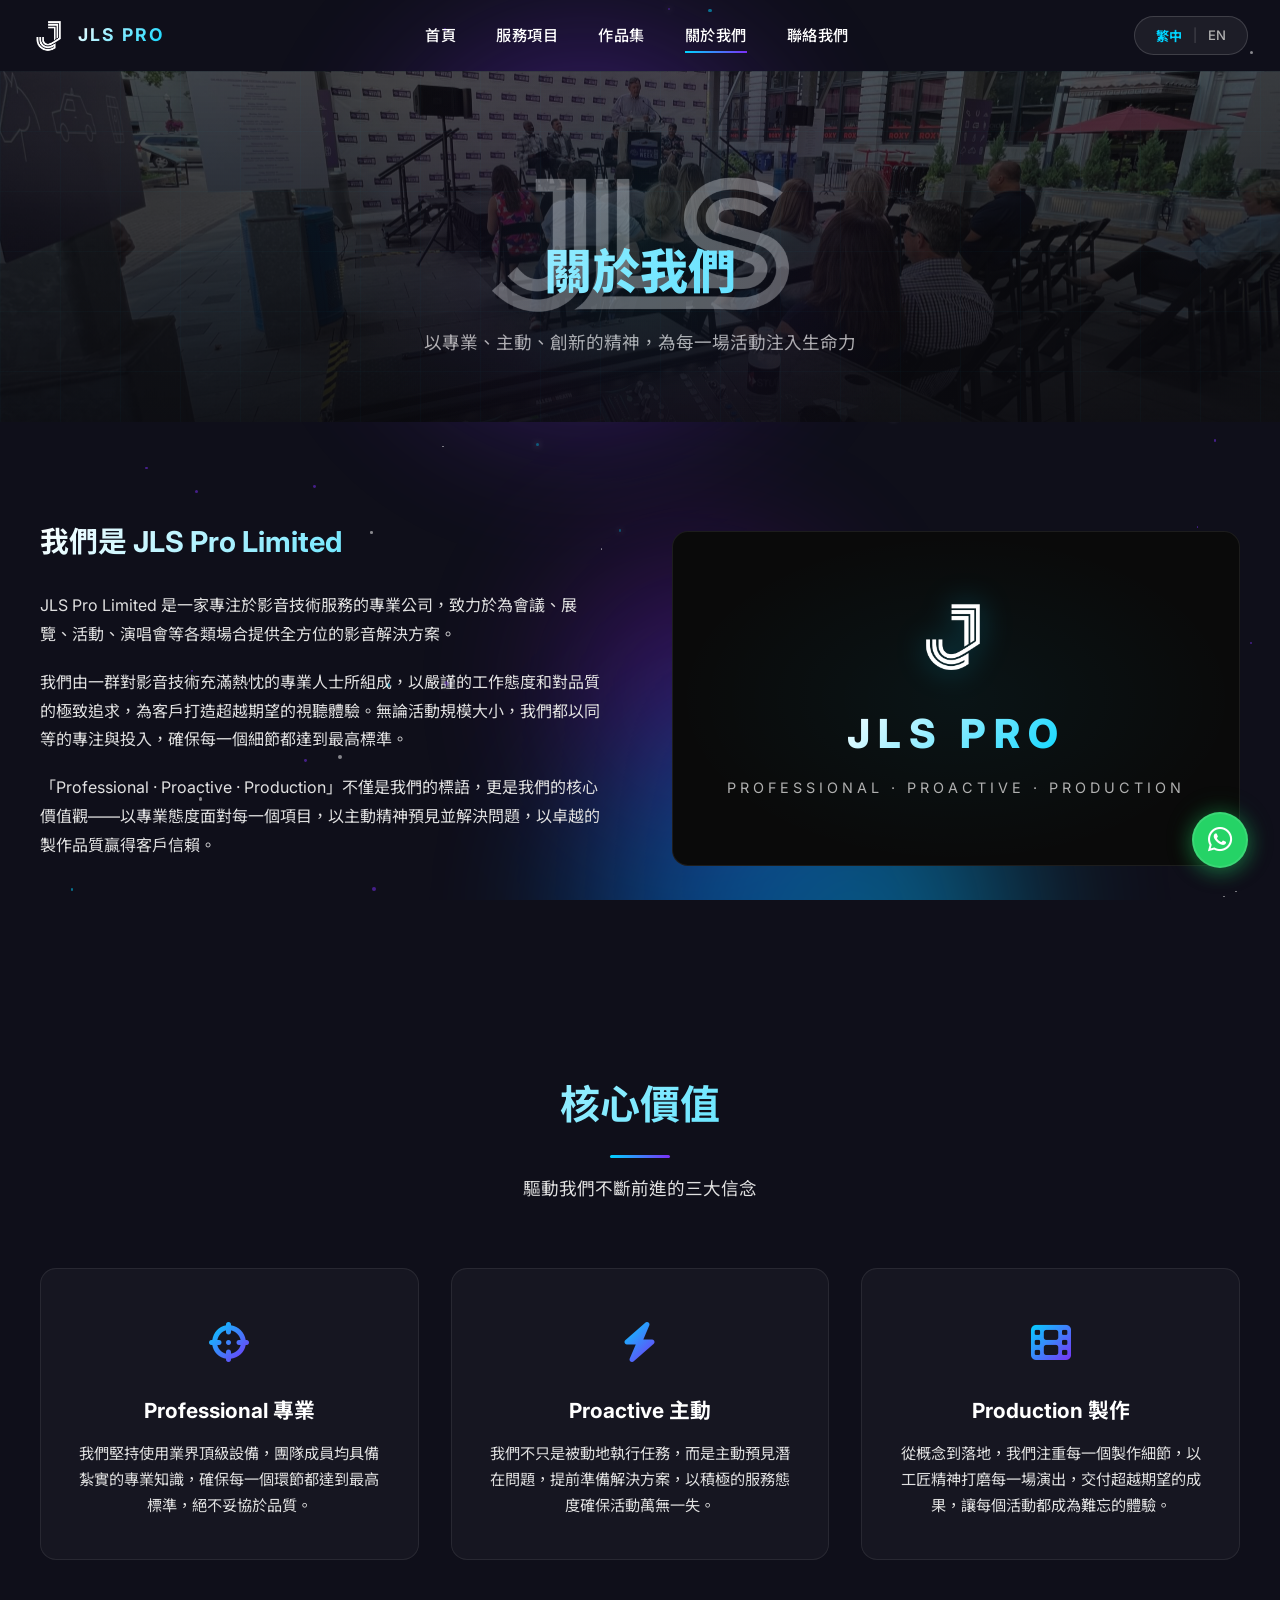
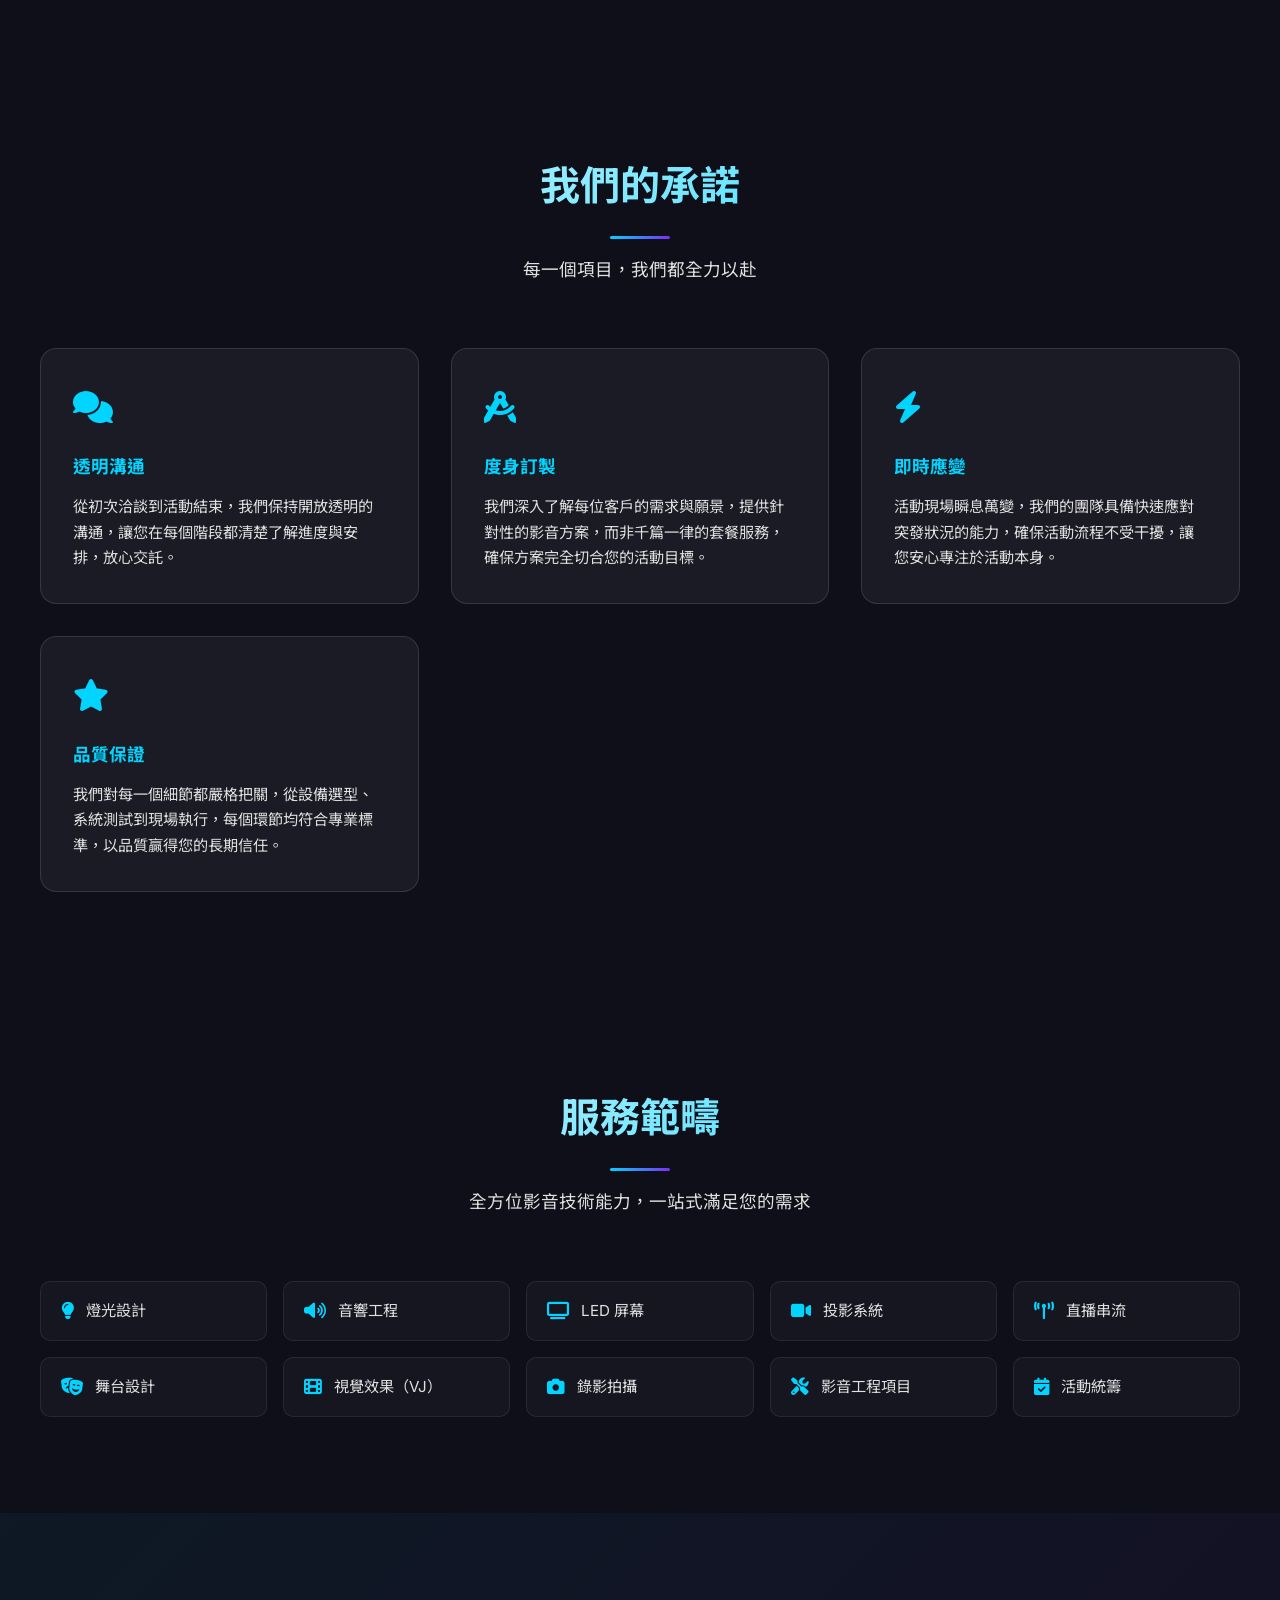
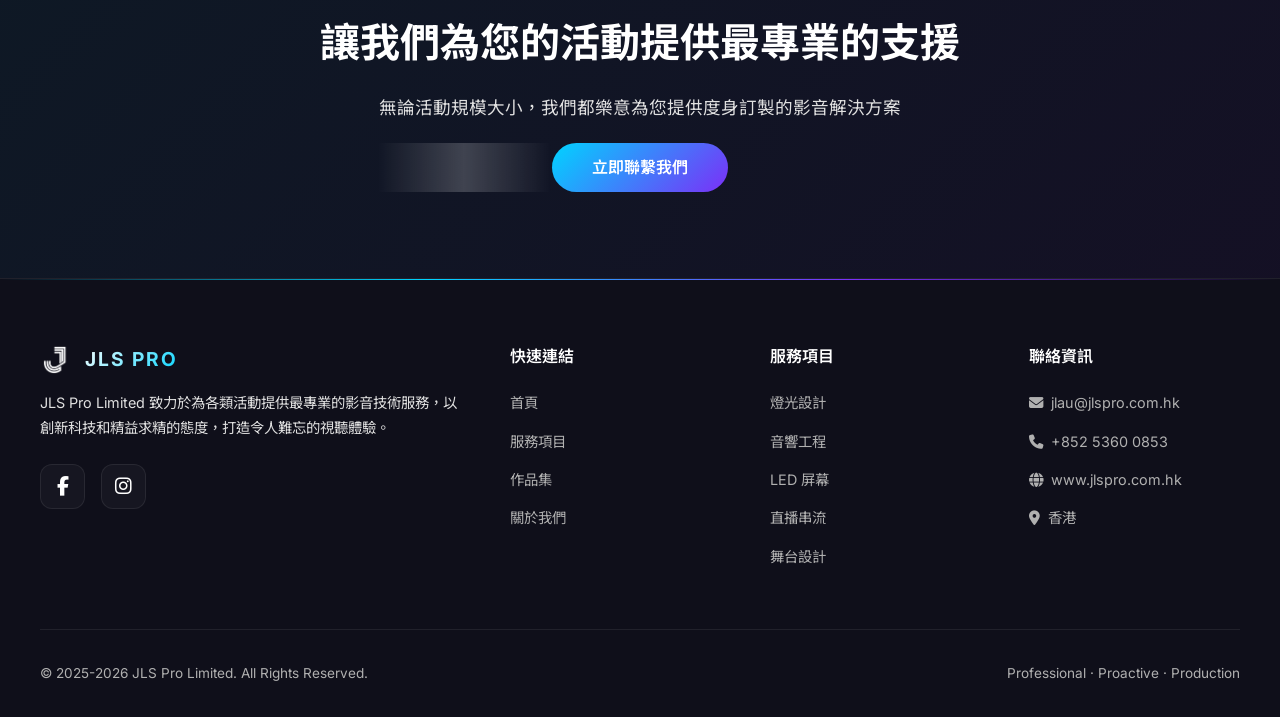
==== commit ada9a92a: "fix: improve text readability, fix footer consistency, update copyright year - Improve text contrast" ====
--- a/about.html
+++ b/about.html
@@ -17,8 +17,8 @@
             margin-top: 2rem;
         }
         .commitment-card {
-            background: var(--card-bg);
-            border: 1px solid var(--card-border);
+            background: rgba(255, 255, 255, 0.05);
+            border: 1px solid rgba(255, 255, 255, 0.12);
             border-radius: 16px;
             padding: 2rem;
             transition: var(--transition-smooth);
@@ -39,7 +39,7 @@
         }
         .commitment-card p {
             font-size: 0.95rem;
-            color: var(--text-gray);
+            color: var(--text-light-gray);
             line-height: 1.7;
         }
         .service-scope-list {
@@ -277,7 +277,7 @@
             </div>
         </div>
         <div class="footer-bottom">
-            <p>&copy; 2025 JLS Pro Limited. All Rights Reserved.</p>
+            <p>&copy; 2025-2026 JLS Pro Limited. All Rights Reserved.</p>
             <p>Professional · Proactive · Production</p>
         </div>
     </footer>
--- a/assets/css/style.css
+++ b/assets/css/style.css
@@ -430,7 +430,7 @@
 
 .hero-subtitle {
     font-size: 1.1rem;
-    color: var(--text-gray);
+    color: var(--text-light-gray);
     max-width: 750px;
     margin: 0 auto 2.5rem;
     line-height: 1.8;
@@ -562,7 +562,7 @@
 
 .section-header p {
     font-size: 1.1rem;
-    color: var(--text-gray);
+    color: var(--text-light-gray);
     max-width: 600px;
     margin: 0 auto;
 }
@@ -635,7 +635,7 @@
 }
 
 .service-card p {
-    color: var(--text-gray);
+    color: var(--text-light-gray);
     font-size: 0.95rem;
     line-height: 1.7;
 }
@@ -810,7 +810,7 @@
 
 .cta-section p {
     font-size: 1.1rem;
-    color: var(--text-gray);
+    color: var(--text-light-gray);
     margin-bottom: 2rem;
     position: relative;
 }
@@ -835,7 +835,7 @@
 }
 
 .about-text p {
-    color: var(--text-gray);
+    color: var(--text-light-gray);
     margin-bottom: 1.2rem;
     line-height: 1.8;
 }
@@ -939,8 +939,9 @@
 }
 
 .value-card p {
-    color: var(--text-gray);
+    color: var(--text-light-gray);
     font-size: 0.95rem;
+    line-height: 1.7;
 }
 
 /* Team Section */
@@ -1078,7 +1079,7 @@
 }
 
 .contact-info-item p {
-    color: var(--text-gray);
+    color: var(--text-light-gray);
     font-size: 0.95rem;
 }
 
@@ -1178,7 +1179,7 @@
 }
 
 .footer-brand p {
-    color: var(--text-gray);
+    color: var(--text-light-gray);
     font-size: 0.9rem;
     line-height: 1.7;
 }
@@ -1419,7 +1420,7 @@
 }
 
 .service-detail-content p {
-    color: var(--text-gray);
+    color: var(--text-light-gray);
     line-height: 1.8;
     margin-bottom: 1rem;
 }
@@ -1962,6 +1963,7 @@
     font-weight: 600;
     color: rgba(255, 255, 255, 0.6);
     letter-spacing: 0.5px;
+    white-space: nowrap;
     transition: color 0.3s ease;
 }
 
@@ -2051,8 +2053,8 @@
 }
 
 .process-step p {
-    font-size: 0.8rem;
-    color: var(--text-gray);
+    font-size: 0.85rem;
+    color: var(--text-light-gray);
     max-width: 140px;
 }
 
